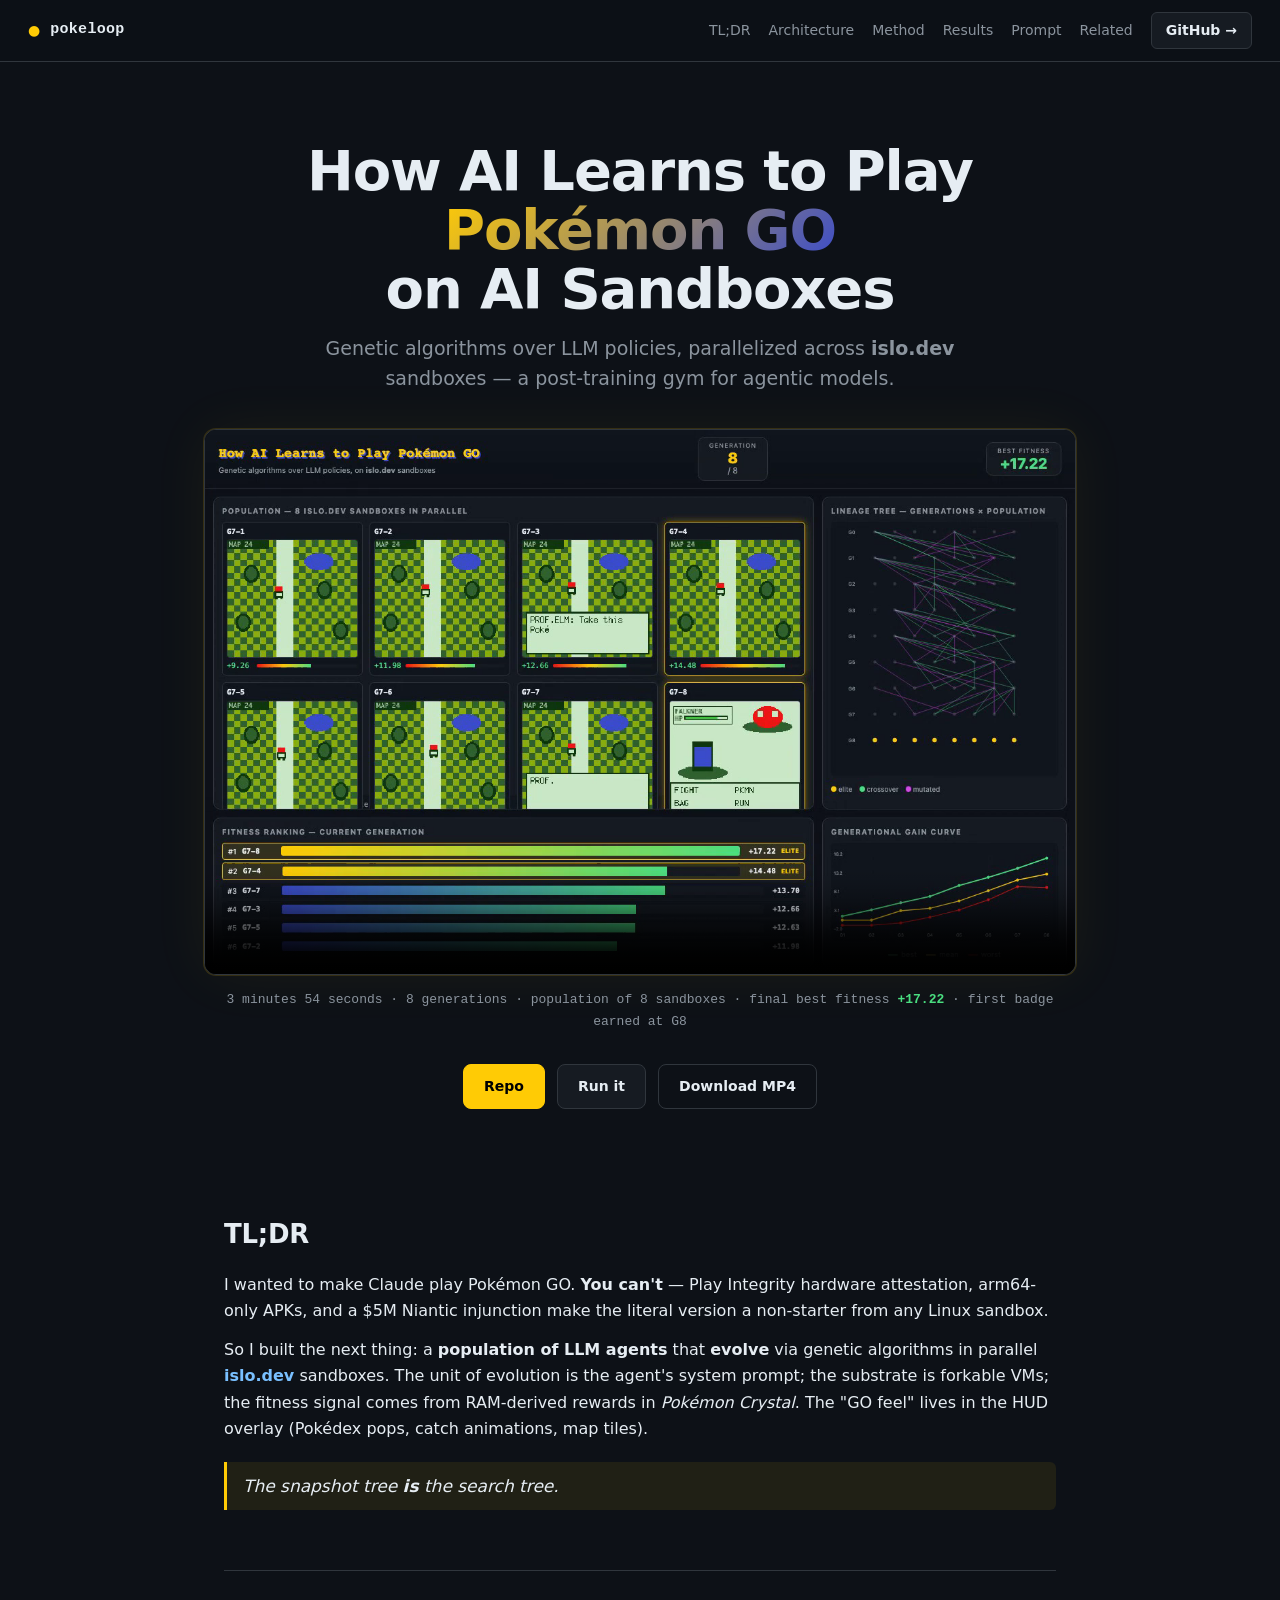
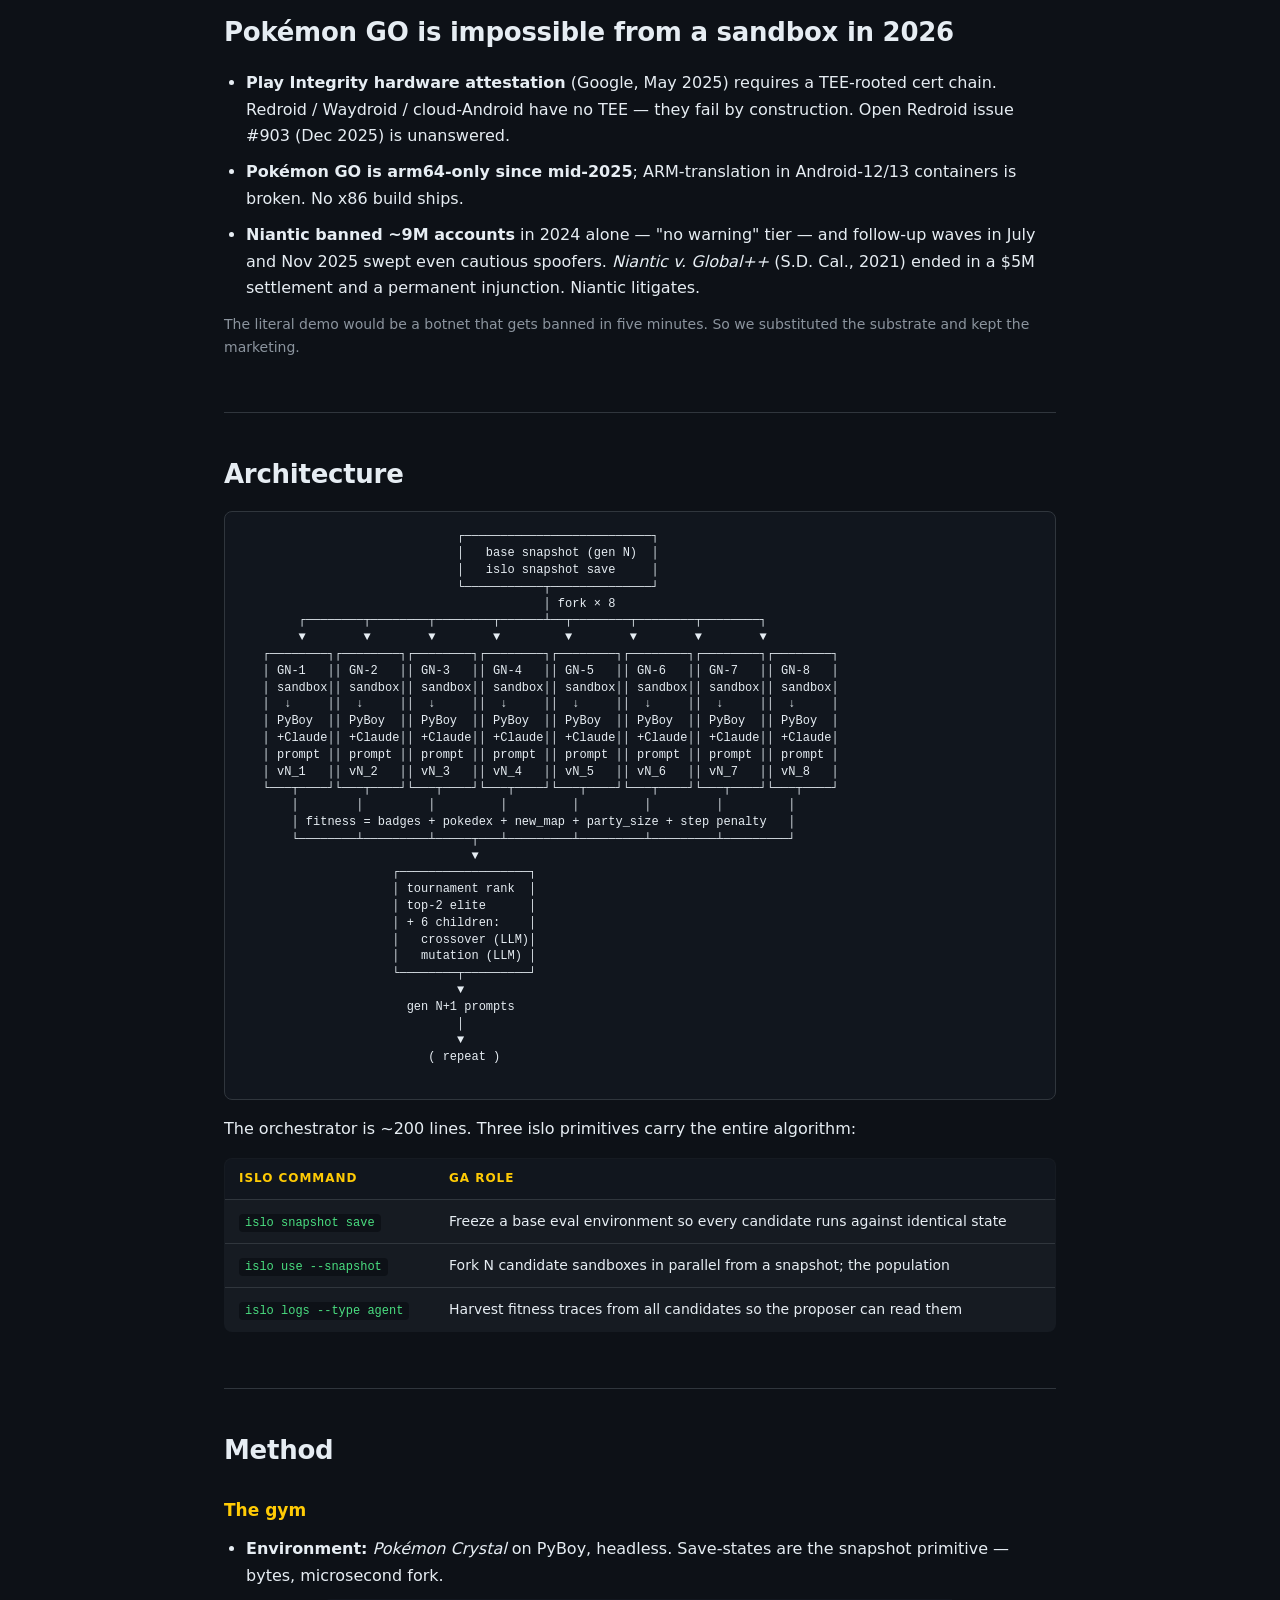
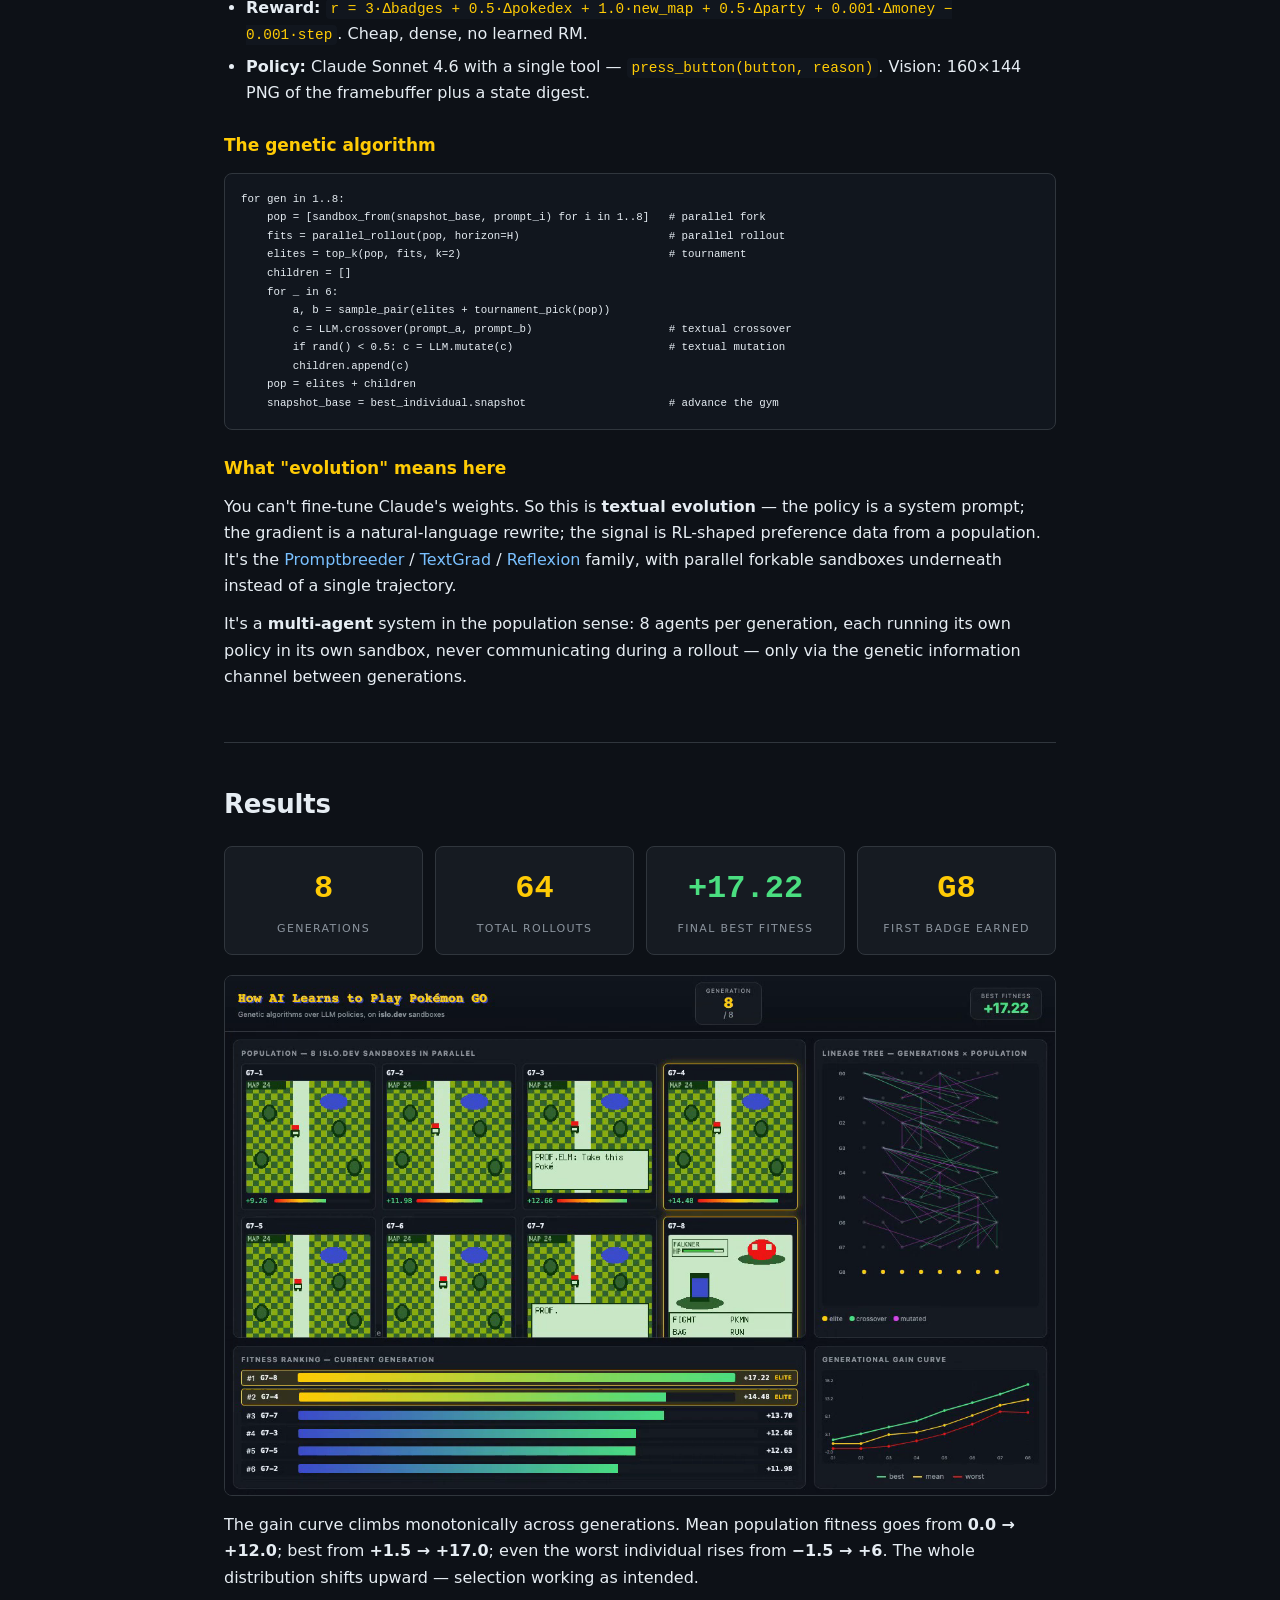
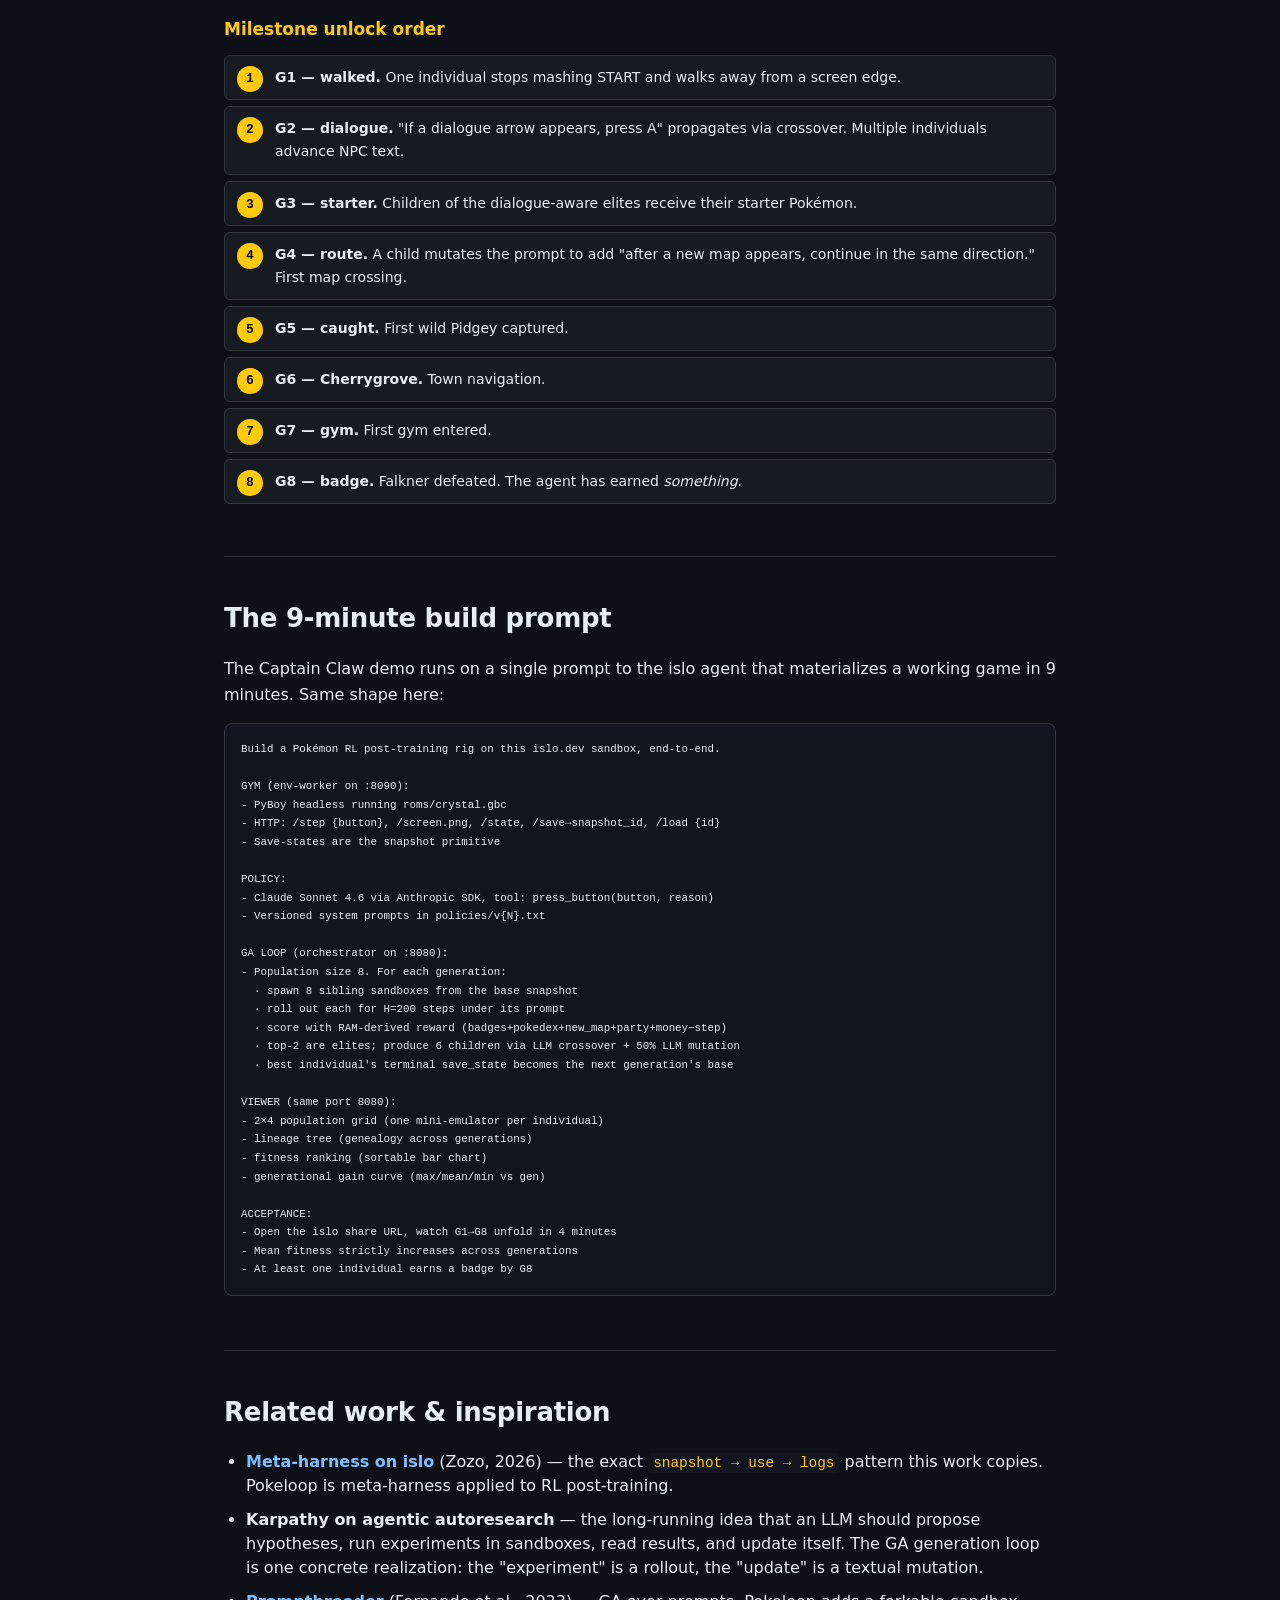
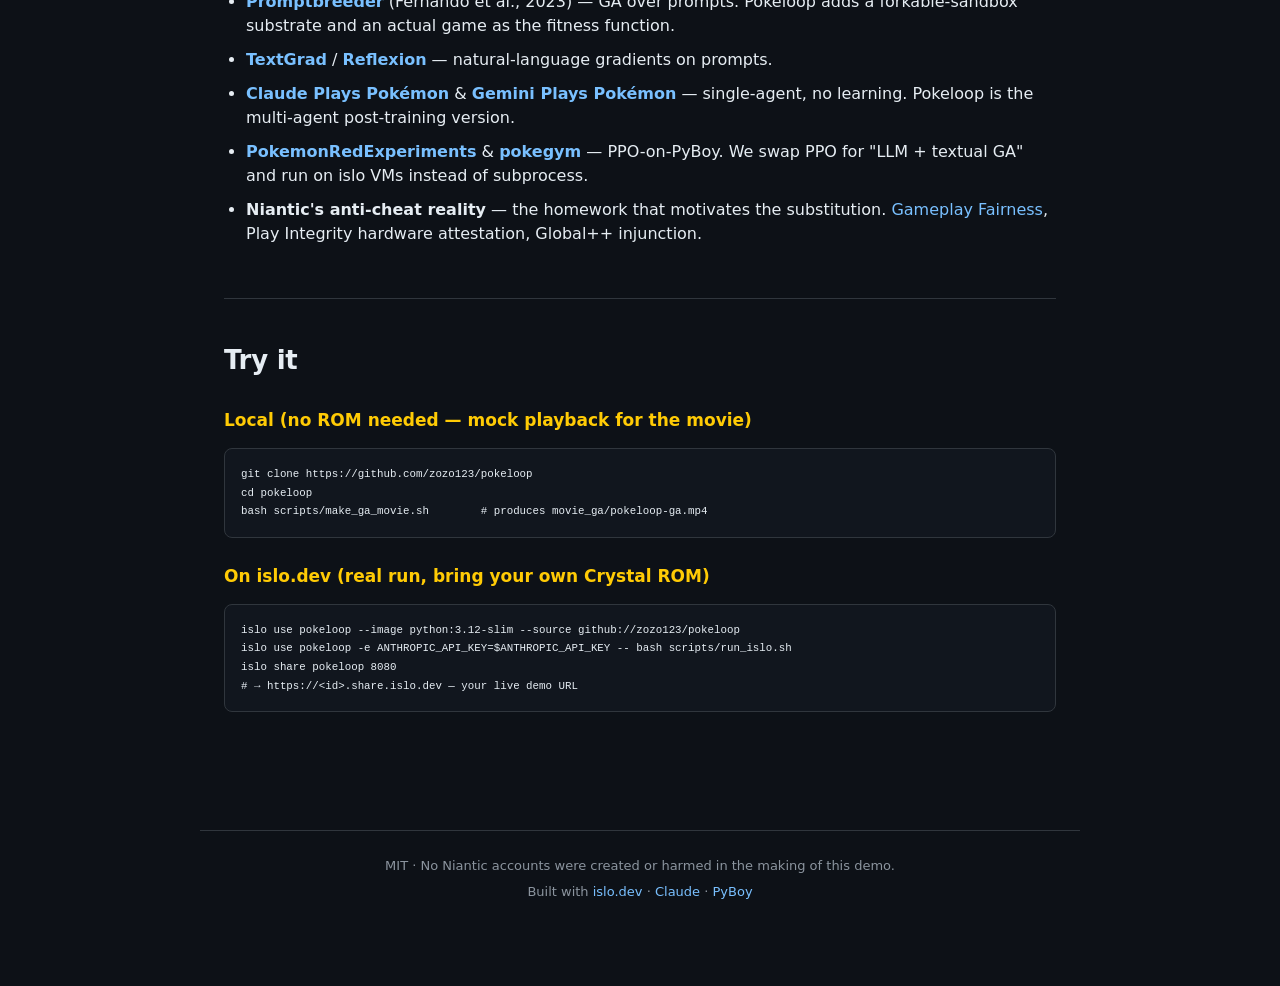
==== docs/index.html @ 0535baf1 "Pin URLs to zozo123/pokeloop" ====
<!doctype html>
<html lang="en">
<head>
  <meta charset="utf-8">
  <meta name="viewport" content="width=device-width, initial-scale=1">
  <title>Pokeloop — How AI Learns to Play Pokémon GO on Sandboxes</title>
  <meta name="description" content="A population of LLM agents evolves via genetic algorithms in parallel islo.dev sandboxes — and learns to earn its first Pokémon badge in 8 generations.">
  <meta property="og:title" content="How AI Learns to Play Pokémon GO on Sandboxes">
  <meta property="og:description" content="Genetic algorithms over LLM policies, on parallel forkable VMs.">
  <meta property="og:image" content="assets/screenshot.png">
  <meta property="og:type" content="website">
  <meta name="twitter:card" content="summary_large_image">
  <link rel="stylesheet" href="style.css">
</head>
<body>

<nav>
  <div class="brand">
    <span class="logo">●</span>
    <span class="name">pokeloop</span>
  </div>
  <div class="links">
    <a href="#tldr">TL;DR</a>
    <a href="#architecture">Architecture</a>
    <a href="#method">Method</a>
    <a href="#results">Results</a>
    <a href="#prompt">Prompt</a>
    <a href="#related">Related</a>
    <a href="https://github.com/zozo123/pokeloop" class="ghbtn">GitHub →</a>
  </div>
</nav>

<header class="hero">
  <h1>How AI Learns to Play <span class="go">Pokémon GO</span><br>on AI Sandboxes</h1>
  <p class="sub">Genetic algorithms over LLM policies, parallelized across <b>islo.dev</b> sandboxes — a post-training gym for agentic models.</p>

  <div class="video-wrap">
    <video controls muted loop autoplay playsinline poster="assets/screenshot.png">
      <source src="assets/movie.mp4" type="video/mp4">
      <img src="assets/movie.gif" alt="Demo">
    </video>
  </div>

  <div class="caption">
    3 minutes 54 seconds · 8 generations · population of 8 sandboxes · final best fitness <b>+17.22</b> · first badge earned at G8
  </div>

  <div class="cta-row">
    <a href="https://github.com/zozo123/pokeloop" class="btn primary">Repo</a>
    <a href="#try-it" class="btn">Run it</a>
    <a href="assets/movie.mp4" class="btn ghost">Download MP4</a>
  </div>
</header>

<main>

<section id="tldr">
  <h2>TL;DR</h2>
  <p>I wanted to make Claude play Pokémon&nbsp;GO. <b>You can't</b> — Play&nbsp;Integrity hardware attestation, arm64-only APKs, and a $5M Niantic injunction make the literal version a non-starter from any Linux sandbox.</p>
  <p>So I built the next thing: a <b>population of LLM agents</b> that <b>evolve</b> via genetic algorithms in parallel <a href="https://islo.dev"><b>islo.dev</b></a> sandboxes. The unit of evolution is the agent's system prompt; the substrate is forkable VMs; the fitness signal comes from RAM-derived rewards in <i>Pokémon Crystal</i>. The "GO feel" lives in the HUD overlay (Pokédex pops, catch animations, map tiles).</p>
  <p class="callout">The snapshot tree <b>is</b> the search tree.</p>
</section>

<section id="impossible">
  <h2>Pokémon GO is impossible from a sandbox in 2026</h2>
  <ul class="reasons">
    <li><b>Play Integrity hardware attestation</b> (Google, May 2025) requires a TEE-rooted cert chain. Redroid / Waydroid / cloud-Android have no TEE — they fail by construction. Open Redroid issue #903 (Dec 2025) is unanswered.</li>
    <li><b>Pokémon GO is arm64-only since mid-2025</b>; ARM-translation in Android-12/13 containers is broken. No x86 build ships.</li>
    <li><b>Niantic banned ~9M accounts</b> in 2024 alone — "no warning" tier — and follow-up waves in July and Nov 2025 swept even cautious spoofers. <i>Niantic v. Global++</i> (S.D.&nbsp;Cal., 2021) ended in a $5M settlement and a permanent injunction. Niantic litigates.</li>
  </ul>
  <p class="muted">The literal demo would be a botnet that gets banned in five minutes. So we substituted the substrate and kept the marketing.</p>
</section>

<section id="architecture">
  <h2>Architecture</h2>
  <pre class="diagram">
                              ┌──────────────────────────┐
                              │   base snapshot (gen N)  │
                              │   islo snapshot save     │
                              └───────────┬──────────────┘
                                          │ fork × 8
        ┌────────┬────────┬────────┬──────┴──┬────────┬────────┬────────┐
        ▼        ▼        ▼        ▼         ▼        ▼        ▼        ▼
   ┌────────┐┌────────┐┌────────┐┌────────┐┌────────┐┌────────┐┌────────┐┌────────┐
   │ GN-1   ││ GN-2   ││ GN-3   ││ GN-4   ││ GN-5   ││ GN-6   ││ GN-7   ││ GN-8   │
   │ sandbox││ sandbox││ sandbox││ sandbox││ sandbox││ sandbox││ sandbox││ sandbox│
   │  ↓     ││  ↓     ││  ↓     ││  ↓     ││  ↓     ││  ↓     ││  ↓     ││  ↓     │
   │ PyBoy  ││ PyBoy  ││ PyBoy  ││ PyBoy  ││ PyBoy  ││ PyBoy  ││ PyBoy  ││ PyBoy  │
   │ +Claude││ +Claude││ +Claude││ +Claude││ +Claude││ +Claude││ +Claude││ +Claude│
   │ prompt ││ prompt ││ prompt ││ prompt ││ prompt ││ prompt ││ prompt ││ prompt │
   │ vN_1   ││ vN_2   ││ vN_3   ││ vN_4   ││ vN_5   ││ vN_6   ││ vN_7   ││ vN_8   │
   └───┬────┘└───┬────┘└───┬────┘└───┬────┘└───┬────┘└───┬────┘└───┬────┘└───┬────┘
       │        │         │         │         │         │         │         │
       │ fitness = badges + pokedex + new_map + party_size + step penalty   │
       └────────┴─────────┴─────┬───┴─────────┴─────────┴─────────┴─────────┘
                                ▼
                     ┌──────────────────┐
                     │ tournament rank  │
                     │ top-2 elite      │
                     │ + 6 children:    │
                     │   crossover (LLM)│
                     │   mutation (LLM) │
                     └────────┬─────────┘
                              ▼
                       gen N+1 prompts
                              │
                              ▼
                          ( repeat )
  </pre>

  <p>The orchestrator is ~200 lines. Three islo primitives carry the entire algorithm:</p>

  <table class="prim-table">
    <thead><tr><th>islo command</th><th>GA role</th></tr></thead>
    <tbody>
      <tr><td><code>islo snapshot save</code></td><td>Freeze a base eval environment so every candidate runs against identical state</td></tr>
      <tr><td><code>islo use --snapshot</code></td><td>Fork N candidate sandboxes in parallel from a snapshot; the population</td></tr>
      <tr><td><code>islo logs --type agent</code></td><td>Harvest fitness traces from all candidates so the proposer can read them</td></tr>
    </tbody>
  </table>
</section>

<section id="method">
  <h2>Method</h2>

  <h3>The gym</h3>
  <ul>
    <li><b>Environment:</b> <i>Pokémon Crystal</i> on PyBoy, headless. Save-states are the snapshot primitive — bytes, microsecond fork.</li>
    <li><b>Reward:</b> <code>r = 3·Δbadges + 0.5·Δpokedex + 1.0·new_map + 0.5·Δparty + 0.001·Δmoney − 0.001·step</code>. Cheap, dense, no learned RM.</li>
    <li><b>Policy:</b> Claude Sonnet 4.6 with a single tool — <code>press_button(button, reason)</code>. Vision: 160×144 PNG of the framebuffer plus a state digest.</li>
  </ul>

  <h3>The genetic algorithm</h3>
  <pre><code>for gen in 1..8:
    pop = [sandbox_from(snapshot_base, prompt_i) for i in 1..8]   # parallel fork
    fits = parallel_rollout(pop, horizon=H)                       # parallel rollout
    elites = top_k(pop, fits, k=2)                                # tournament
    children = []
    for _ in 6:
        a, b = sample_pair(elites + tournament_pick(pop))
        c = LLM.crossover(prompt_a, prompt_b)                     # textual crossover
        if rand() &lt; 0.5: c = LLM.mutate(c)                        # textual mutation
        children.append(c)
    pop = elites + children
    snapshot_base = best_individual.snapshot                      # advance the gym</code></pre>

  <h3>What "evolution" means here</h3>
  <p>You can't fine-tune Claude's weights. So this is <b>textual evolution</b> — the policy is a system prompt; the gradient is a natural-language rewrite; the signal is RL-shaped preference data from a population. It's the <a href="https://arxiv.org/abs/2309.16797">Promptbreeder</a> / <a href="https://arxiv.org/abs/2406.07496">TextGrad</a> / <a href="https://arxiv.org/abs/2303.11366">Reflexion</a> family, with parallel forkable sandboxes underneath instead of a single trajectory.</p>
  <p>It's a <b>multi-agent</b> system in the population sense: 8 agents per generation, each running its own policy in its own sandbox, never communicating during a rollout — only via the genetic information channel between generations.</p>
</section>

<section id="results">
  <h2>Results</h2>

  <div class="stats">
    <div class="stat"><div class="big">8</div><div class="lbl">generations</div></div>
    <div class="stat"><div class="big">64</div><div class="lbl">total rollouts</div></div>
    <div class="stat"><div class="big green">+17.22</div><div class="lbl">final best fitness</div></div>
    <div class="stat"><div class="big">G8</div><div class="lbl">first badge earned</div></div>
  </div>

  <img src="assets/screenshot.png" alt="Final-state dashboard with population grid, lineage tree, fitness ranking, and gain curve" class="screenshot">

  <p>The gain curve climbs monotonically across generations. Mean population fitness goes from <b>0.0 → +12.0</b>; best from <b>+1.5 → +17.0</b>; even the worst individual rises from <b>−1.5 → +6</b>. The whole distribution shifts upward — selection working as intended.</p>

  <h3>Milestone unlock order</h3>
  <ol class="milestones">
    <li><b>G1 — walked.</b> One individual stops mashing START and walks away from a screen edge.</li>
    <li><b>G2 — dialogue.</b> "If a dialogue arrow appears, press A" propagates via crossover. Multiple individuals advance NPC text.</li>
    <li><b>G3 — starter.</b> Children of the dialogue-aware elites receive their starter Pokémon.</li>
    <li><b>G4 — route.</b> A child mutates the prompt to add "after a new map appears, continue in the same direction." First map crossing.</li>
    <li><b>G5 — caught.</b> First wild Pidgey captured.</li>
    <li><b>G6 — Cherrygrove.</b> Town navigation.</li>
    <li><b>G7 — gym.</b> First gym entered.</li>
    <li><b>G8 — badge.</b> Falkner defeated. The agent has earned <i>something</i>.</li>
  </ol>
</section>

<section id="prompt">
  <h2>The 9-minute build prompt</h2>
  <p>The Captain Claw demo runs on a single prompt to the islo agent that materializes a working game in 9 minutes. Same shape here:</p>

  <pre><code>Build a Pokémon RL post-training rig on this islo.dev sandbox, end-to-end.

GYM (env-worker on :8090):
- PyBoy headless running roms/crystal.gbc
- HTTP: /step {button}, /screen.png, /state, /save→snapshot_id, /load {id}
- Save-states are the snapshot primitive

POLICY:
- Claude Sonnet 4.6 via Anthropic SDK, tool: press_button(button, reason)
- Versioned system prompts in policies/v{N}.txt

GA LOOP (orchestrator on :8080):
- Population size 8. For each generation:
  · spawn 8 sibling sandboxes from the base snapshot
  · roll out each for H=200 steps under its prompt
  · score with RAM-derived reward (badges+pokedex+new_map+party+money−step)
  · top-2 are elites; produce 6 children via LLM crossover + 50% LLM mutation
  · best individual's terminal save_state becomes the next generation's base

VIEWER (same port 8080):
- 2×4 population grid (one mini-emulator per individual)
- lineage tree (genealogy across generations)
- fitness ranking (sortable bar chart)
- generational gain curve (max/mean/min vs gen)

ACCEPTANCE:
- Open the islo share URL, watch G1→G8 unfold in 4 minutes
- Mean fitness strictly increases across generations
- At least one individual earns a badge by G8</code></pre>
</section>

<section id="related">
  <h2>Related work &amp; inspiration</h2>
  <ul class="related">
    <li><b><a href="https://zozo123.github.io/meta-harness-on-islo-page/">Meta-harness on islo</a></b> (Zozo, 2026) — the exact <code>snapshot → use → logs</code> pattern this work copies. Pokeloop is meta-harness applied to RL post-training.</li>
    <li><b>Karpathy on agentic autoresearch</b> — the long-running idea that an LLM should propose hypotheses, run experiments in sandboxes, read results, and update itself. The GA generation loop is one concrete realization: the "experiment" is a rollout, the "update" is a textual mutation.</li>
    <li><b><a href="https://arxiv.org/abs/2309.16797">Promptbreeder</a></b> (Fernando et al., 2023) — GA over prompts. Pokeloop adds a forkable-sandbox substrate and an actual game as the fitness function.</li>
    <li><b><a href="https://arxiv.org/abs/2406.07496">TextGrad</a></b> / <b><a href="https://arxiv.org/abs/2303.11366">Reflexion</a></b> — natural-language gradients on prompts.</li>
    <li><b><a href="https://www.twitch.tv/claudeplayspokemon">Claude Plays Pokémon</a></b> &amp; <b><a href="https://blog.jcz.dev/the-making-of-gemini-plays-pokemon">Gemini Plays Pokémon</a></b> — single-agent, no learning. Pokeloop is the multi-agent post-training version.</li>
    <li><b><a href="https://github.com/PWhiddy/PokemonRedExperiments">PokemonRedExperiments</a></b> &amp; <b><a href="https://github.com/PufferAI/pokegym">pokegym</a></b> — PPO-on-PyBoy. We swap PPO for "LLM&nbsp;+&nbsp;textual GA" and run on islo VMs instead of subprocess.</li>
    <li><b>Niantic's anti-cheat reality</b> — the homework that motivates the substitution. <a href="https://nianticlabs.com/news/gameplay-fairness">Gameplay Fairness</a>, Play Integrity hardware attestation, Global++ injunction.</li>
  </ul>
</section>

<section id="try-it">
  <h2>Try it</h2>
  <h3>Local (no ROM needed — mock playback for the movie)</h3>
  <pre><code>git clone https://github.com/zozo123/pokeloop
cd pokeloop
bash scripts/make_ga_movie.sh        # produces movie_ga/pokeloop-ga.mp4</code></pre>

  <h3>On islo.dev (real run, bring your own Crystal ROM)</h3>
  <pre><code>islo use pokeloop --image python:3.12-slim --source github://zozo123/pokeloop
islo use pokeloop -e ANTHROPIC_API_KEY=$ANTHROPIC_API_KEY -- bash scripts/run_islo.sh
islo share pokeloop 8080
# → https://&lt;id&gt;.share.islo.dev — your live demo URL</code></pre>
</section>

</main>

<footer>
  <div>MIT · No Niantic accounts were created or harmed in the making of this demo.</div>
  <div>Built with <a href="https://islo.dev">islo.dev</a> · <a href="https://www.anthropic.com/claude">Claude</a> · <a href="https://github.com/Baekalfen/PyBoy">PyBoy</a></div>
</footer>

</body>
</html>
---- docs/style.css ----
:root {
  --bg: #0d1117;
  --bg-2: #11161e;
  --card: #161b22;
  --line: #30363d;
  --fg: #e6edf3;
  --dim: #8b949e;
  --muted: #6b7280;
  --accent: #ffcb05;       /* Pokémon yellow */
  --accent-2: #3b4cca;     /* Pokémon blue */
  --green: #4ade80;
  --red: #ee1515;
  --magenta: #d946ef;
  --link: #79c0ff;
}

* { box-sizing: border-box; }
html, body { margin: 0; padding: 0; }
body {
  background: var(--bg); color: var(--fg);
  font: 16px/1.65 'Inter', -apple-system, BlinkMacSystemFont, system-ui, sans-serif;
  font-feature-settings: "ss01", "ss02";
  -webkit-font-smoothing: antialiased;
}

a { color: var(--link); text-decoration: none; }
a:hover { text-decoration: underline; }

/* nav */
nav {
  position: sticky; top: 0; z-index: 50;
  display: flex; align-items: center; justify-content: space-between;
  padding: 12px 28px;
  background: rgba(13, 17, 23, .85);
  border-bottom: 1px solid var(--line);
  backdrop-filter: blur(10px);
}
.brand {
  display: flex; align-items: center; gap: 10px;
  font-weight: 700; font-size: 15px;
}
.brand .logo {
  color: var(--accent); font-size: 14px;
}
.brand .name {
  font-family: 'Menlo', monospace;
  letter-spacing: .02em;
}
.links {
  display: flex; gap: 18px; align-items: center;
  font-size: 14px;
}
.links a { color: var(--dim); }
.links a:hover { color: var(--fg); text-decoration: none; }
.links .ghbtn {
  background: var(--card); border: 1px solid var(--line);
  padding: 6px 14px; border-radius: 6px; color: var(--fg);
  font-weight: 600;
}
.links .ghbtn:hover { background: var(--bg-2); border-color: var(--accent); color: var(--accent); }

@media (max-width: 720px) {
  .links a:not(.ghbtn) { display: none; }
}

/* hero */
.hero {
  max-width: 920px; margin: 0 auto;
  padding: 80px 24px 40px;
  text-align: center;
}
.hero h1 {
  font-size: 56px; line-height: 1.05;
  margin: 0 0 16px;
  letter-spacing: -.02em;
  font-weight: 800;
}
.hero h1 .go {
  background: linear-gradient(135deg, var(--accent), var(--accent-2));
  -webkit-background-clip: text;
  background-clip: text;
  color: transparent;
}
.hero .sub {
  font-size: 19px; color: var(--dim);
  max-width: 680px; margin: 0 auto 36px;
  line-height: 1.55;
}
.video-wrap {
  margin: 0 auto; max-width: 900px;
  border: 1px solid var(--line); border-radius: 12px; overflow: hidden;
  box-shadow: 0 0 60px rgba(255, 203, 5, .06), 0 0 0 1px rgba(255, 203, 5, .15);
  background: black;
}
.video-wrap video { display: block; width: 100%; height: auto; }
.caption {
  margin-top: 14px; color: var(--dim); font-size: 13px;
  font-family: 'Menlo', monospace;
}
.caption b { color: var(--green); }

.cta-row {
  display: flex; gap: 12px; justify-content: center;
  margin-top: 32px; flex-wrap: wrap;
}
.btn {
  display: inline-block;
  padding: 10px 20px; border-radius: 8px;
  background: var(--card); border: 1px solid var(--line);
  color: var(--fg); font-weight: 600; font-size: 14px;
  transition: border-color .15s, background .15s, color .15s;
}
.btn:hover { border-color: var(--accent); color: var(--accent); text-decoration: none; }
.btn.primary {
  background: var(--accent); color: black; border-color: var(--accent);
}
.btn.primary:hover { background: white; border-color: white; color: black; }
.btn.ghost { background: transparent; }

/* main sections */
main { max-width: 880px; margin: 0 auto; padding: 24px; }
section { padding: 40px 0; border-top: 1px solid var(--line); }
section:first-child { border-top: 0; }
h2 {
  font-size: 26px; font-weight: 800; letter-spacing: -.01em;
  margin: 0 0 16px;
}
h3 {
  font-size: 17px; font-weight: 700; margin: 24px 0 8px;
  color: var(--accent);
}
p { margin: 12px 0; }
ul, ol { padding-left: 22px; margin: 12px 0; }
li { margin: 6px 0; }

.callout {
  background: rgba(255, 203, 5, .08);
  border-left: 3px solid var(--accent);
  padding: 10px 16px; margin: 20px 0;
  font-style: italic; font-size: 17px;
  border-radius: 0 6px 6px 0;
}
.muted { color: var(--dim); font-size: 14px; }

/* impossible reasons */
.reasons li { margin: 10px 0; }

/* architecture diagram */
.diagram {
  background: var(--bg-2); border: 1px solid var(--line);
  border-radius: 8px;
  padding: 16px; margin: 16px 0;
  font: 12px/1.4 'Menlo', monospace;
  color: var(--fg);
  overflow-x: auto;
  white-space: pre;
}

.prim-table {
  width: 100%; border-collapse: collapse; margin: 16px 0;
  background: var(--card); border-radius: 8px; overflow: hidden;
  border: 1px solid var(--line);
}
.prim-table th, .prim-table td {
  padding: 10px 14px; text-align: left;
  border-bottom: 1px solid var(--line);
  font-size: 14px;
}
.prim-table th {
  background: var(--bg-2); color: var(--accent);
  font-weight: 700; font-size: 12px;
  text-transform: uppercase; letter-spacing: .08em;
}
.prim-table tr:last-child td { border-bottom: 0; }
.prim-table code {
  background: var(--bg); padding: 2px 6px; border-radius: 4px;
  font-size: 12px; color: var(--green);
}

/* code blocks */
pre {
  background: var(--bg-2); border: 1px solid var(--line);
  border-radius: 8px;
  padding: 16px; margin: 14px 0;
  overflow-x: auto;
  font: 12px/1.55 'Menlo', monospace;
}
pre code { color: var(--fg); background: transparent; padding: 0; }
code {
  font: .9em 'Menlo', monospace;
  background: var(--bg-2); padding: 2px 5px; border-radius: 4px;
  color: var(--accent);
}

/* stats */
.stats {
  display: grid; grid-template-columns: repeat(4, 1fr); gap: 12px;
  margin: 20px 0;
}
.stat {
  background: var(--card); border: 1px solid var(--line); border-radius: 8px;
  padding: 16px; text-align: center;
}
.stat .big {
  font-size: 32px; font-weight: 800; color: var(--accent);
  font-family: 'Menlo', monospace;
}
.stat .big.green { color: var(--green); }
.stat .lbl {
  font-size: 11px; color: var(--dim);
  text-transform: uppercase; letter-spacing: .12em;
  margin-top: 4px;
}
@media (max-width: 720px) {
  .stats { grid-template-columns: repeat(2, 1fr); }
}

.screenshot {
  width: 100%; border-radius: 8px;
  border: 1px solid var(--line); margin: 16px 0;
  display: block;
}

.milestones {
  list-style: none; padding: 0;
  counter-reset: ms;
}
.milestones li {
  counter-increment: ms;
  padding: 10px 14px 10px 50px; margin: 6px 0;
  background: var(--card); border: 1px solid var(--line);
  border-radius: 6px; position: relative;
  font-size: 14px;
}
.milestones li::before {
  content: counter(ms);
  position: absolute; left: 12px; top: 10px;
  width: 26px; height: 26px;
  background: var(--accent); color: black;
  border-radius: 50%; text-align: center; line-height: 26px;
  font-weight: 800; font-family: 'Menlo', monospace; font-size: 13px;
}

/* related */
.related li {
  margin: 10px 0; line-height: 1.5;
}

/* footer */
footer {
  max-width: 880px; margin: 40px auto 60px;
  padding: 20px 24px; border-top: 1px solid var(--line);
  text-align: center;
  color: var(--dim); font-size: 13px;
}
footer div { margin: 4px 0; }

/* responsive */
@media (max-width: 720px) {
  .hero h1 { font-size: 38px; }
  .hero .sub { font-size: 16px; }
  h2 { font-size: 22px; }
}
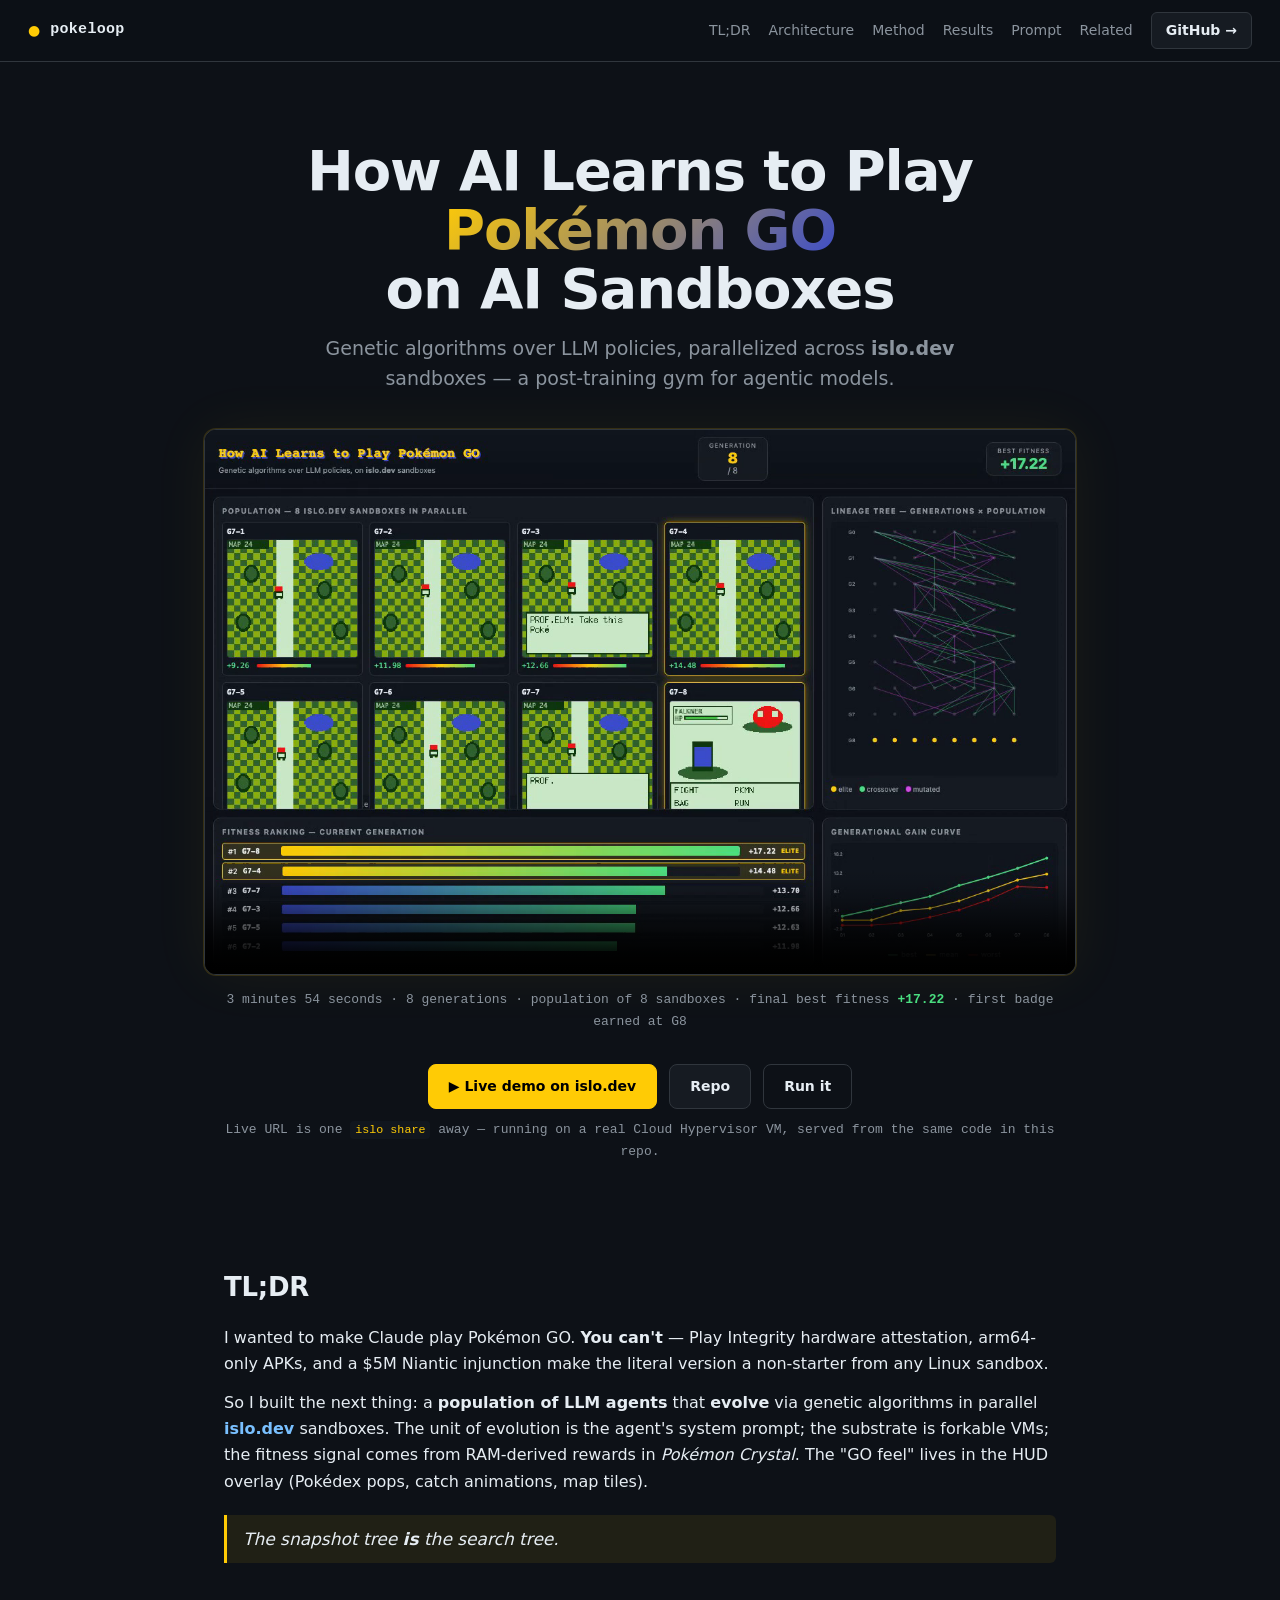
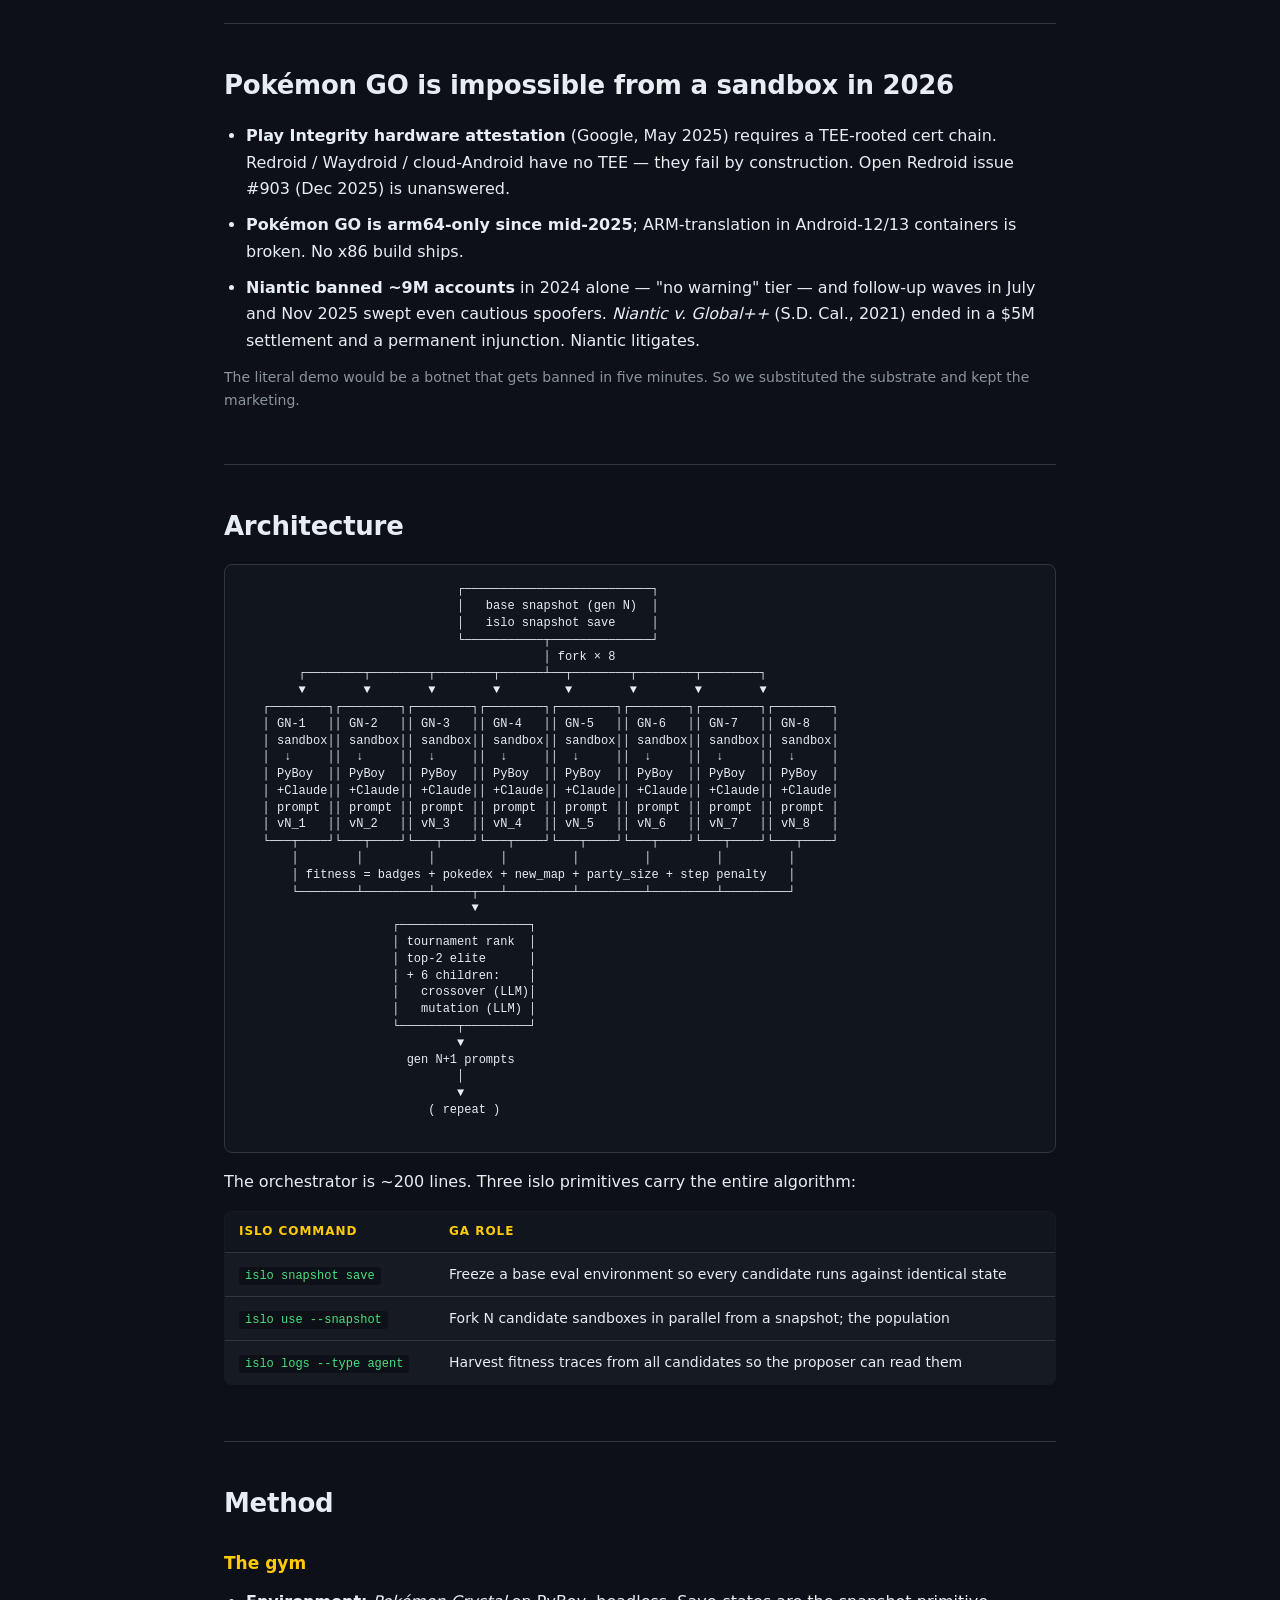
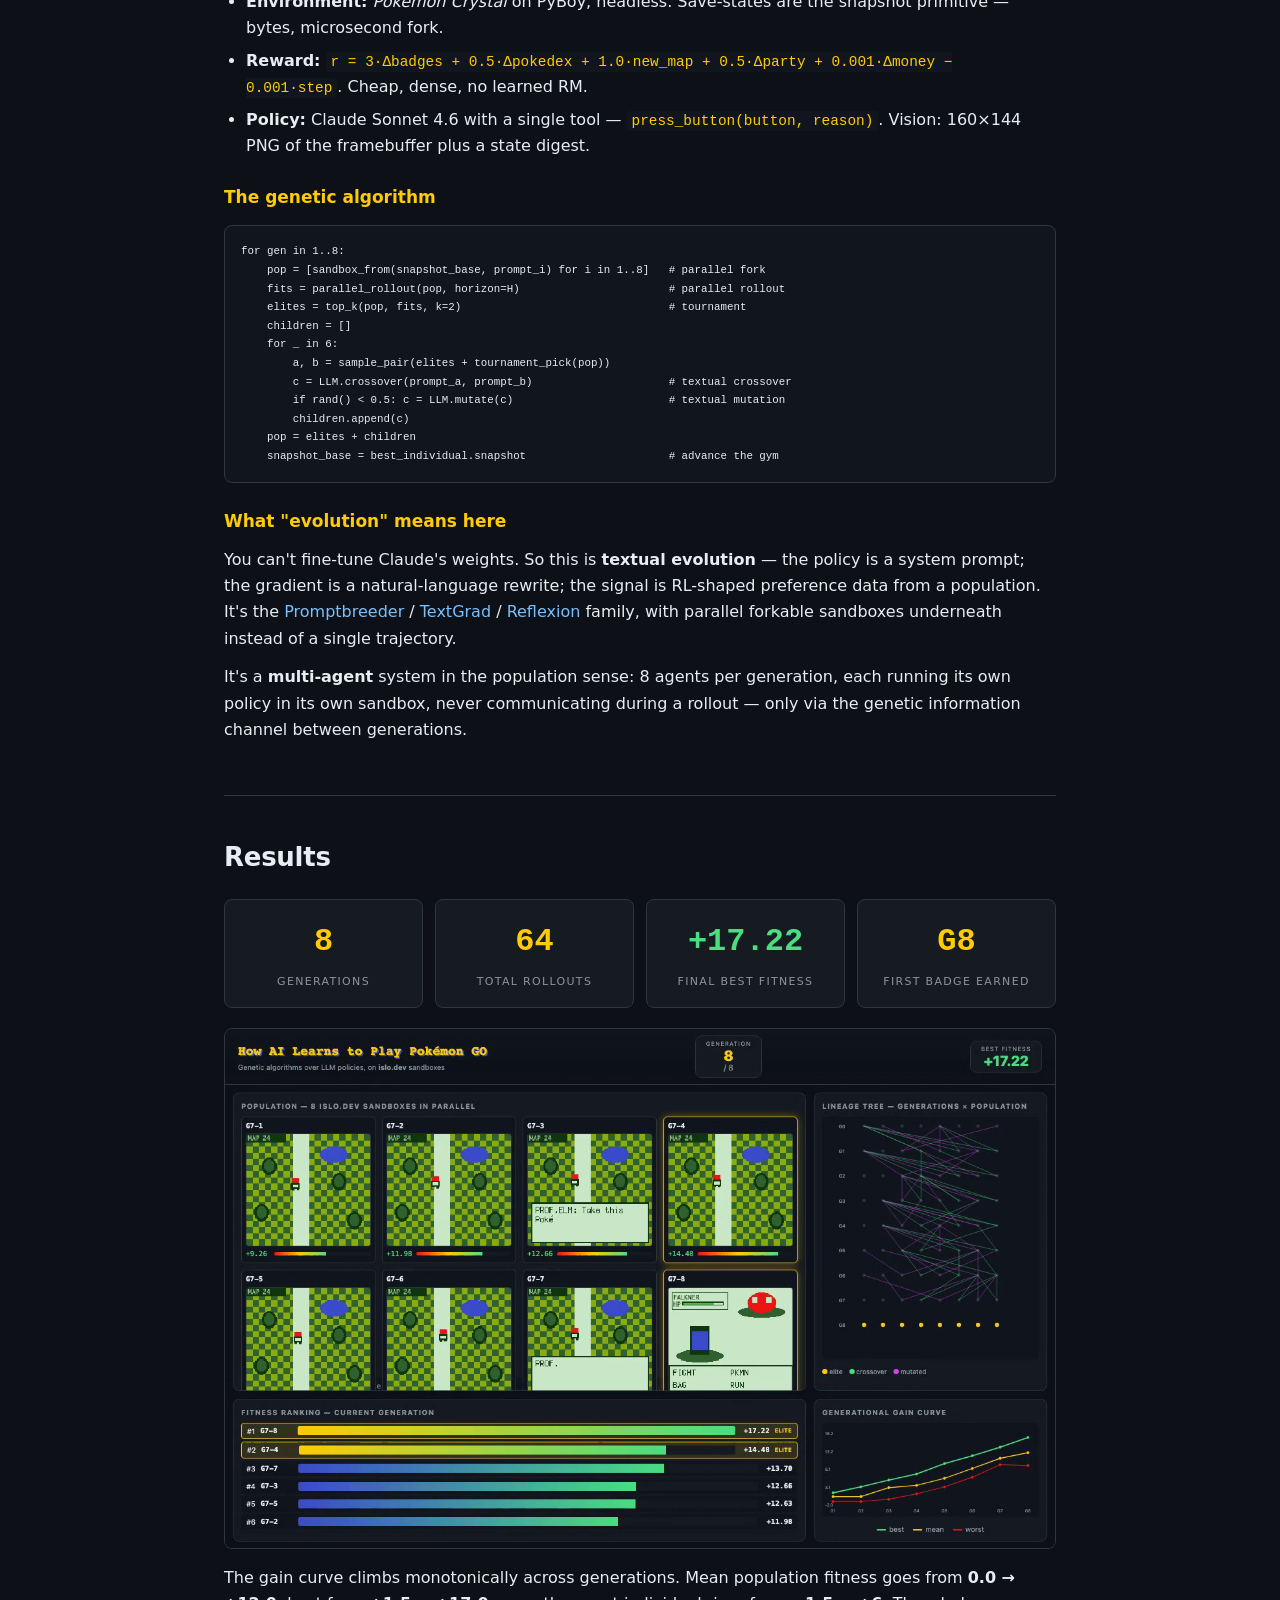
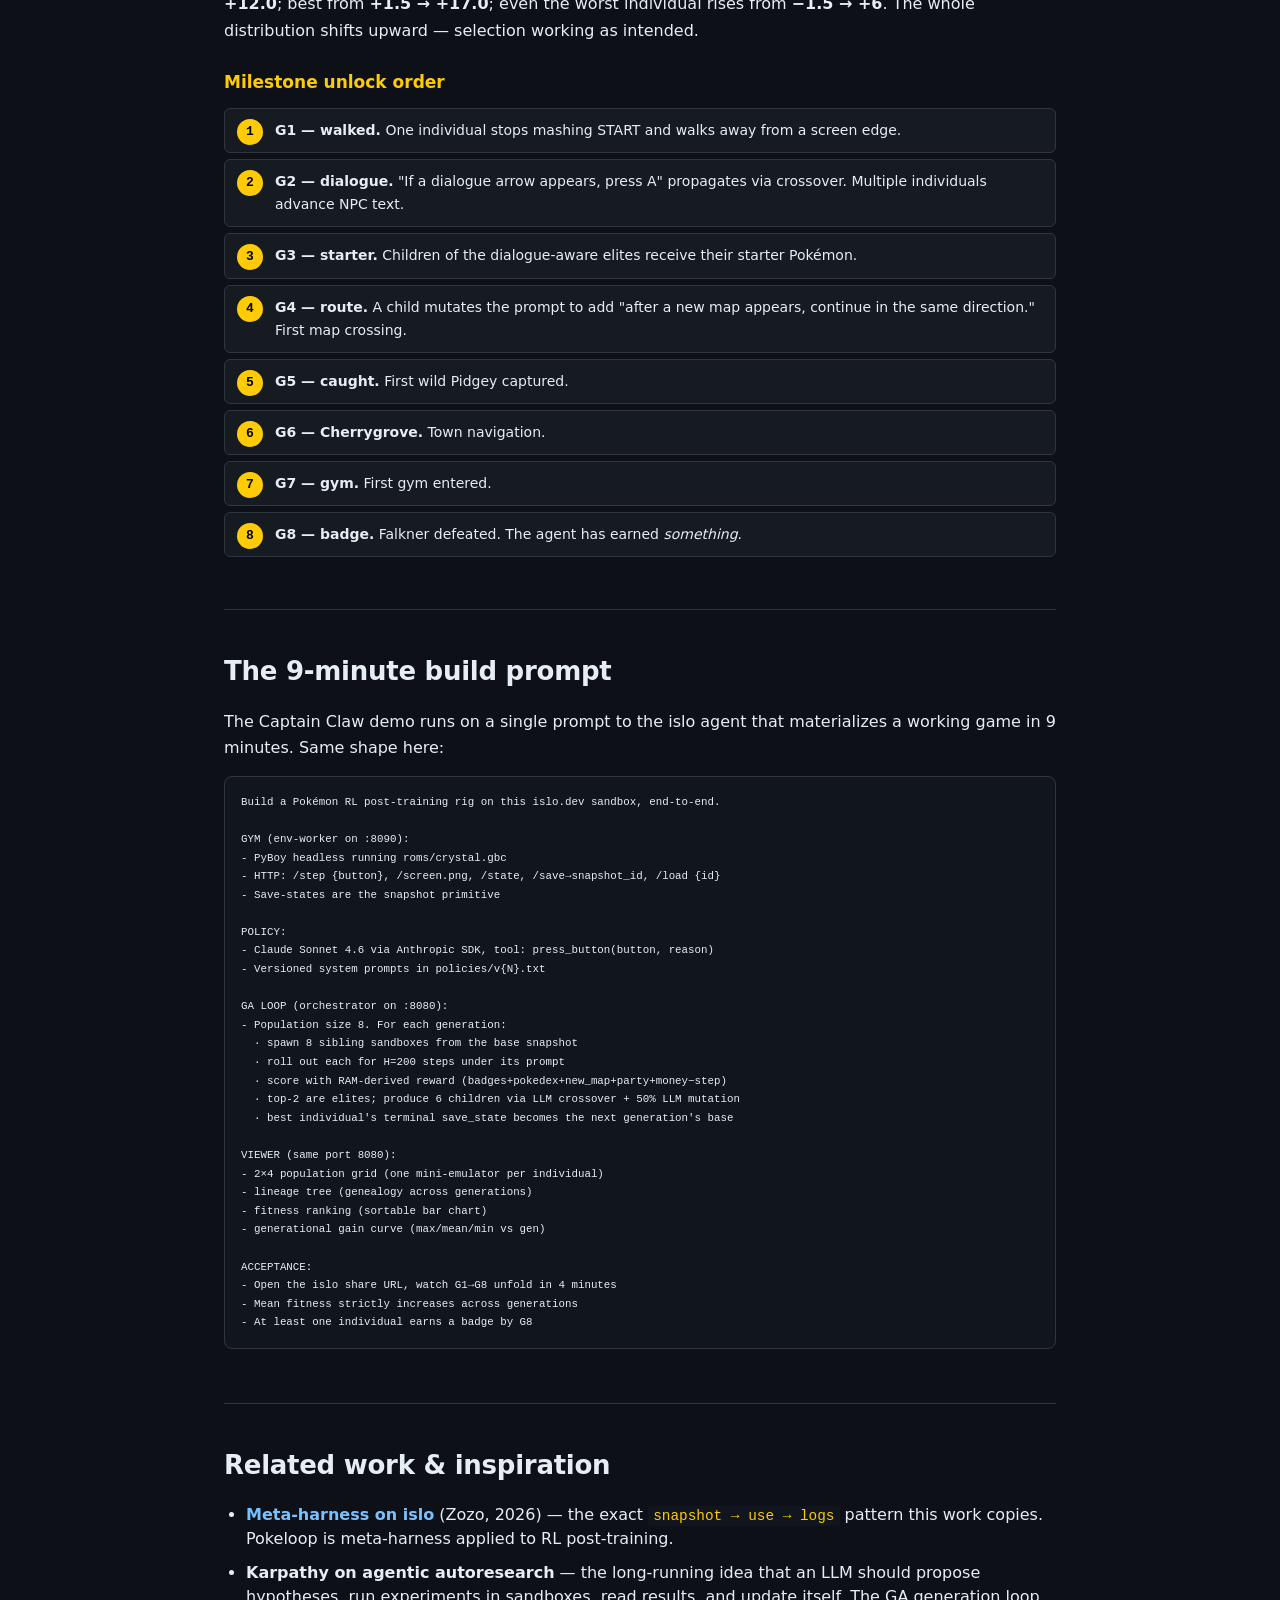
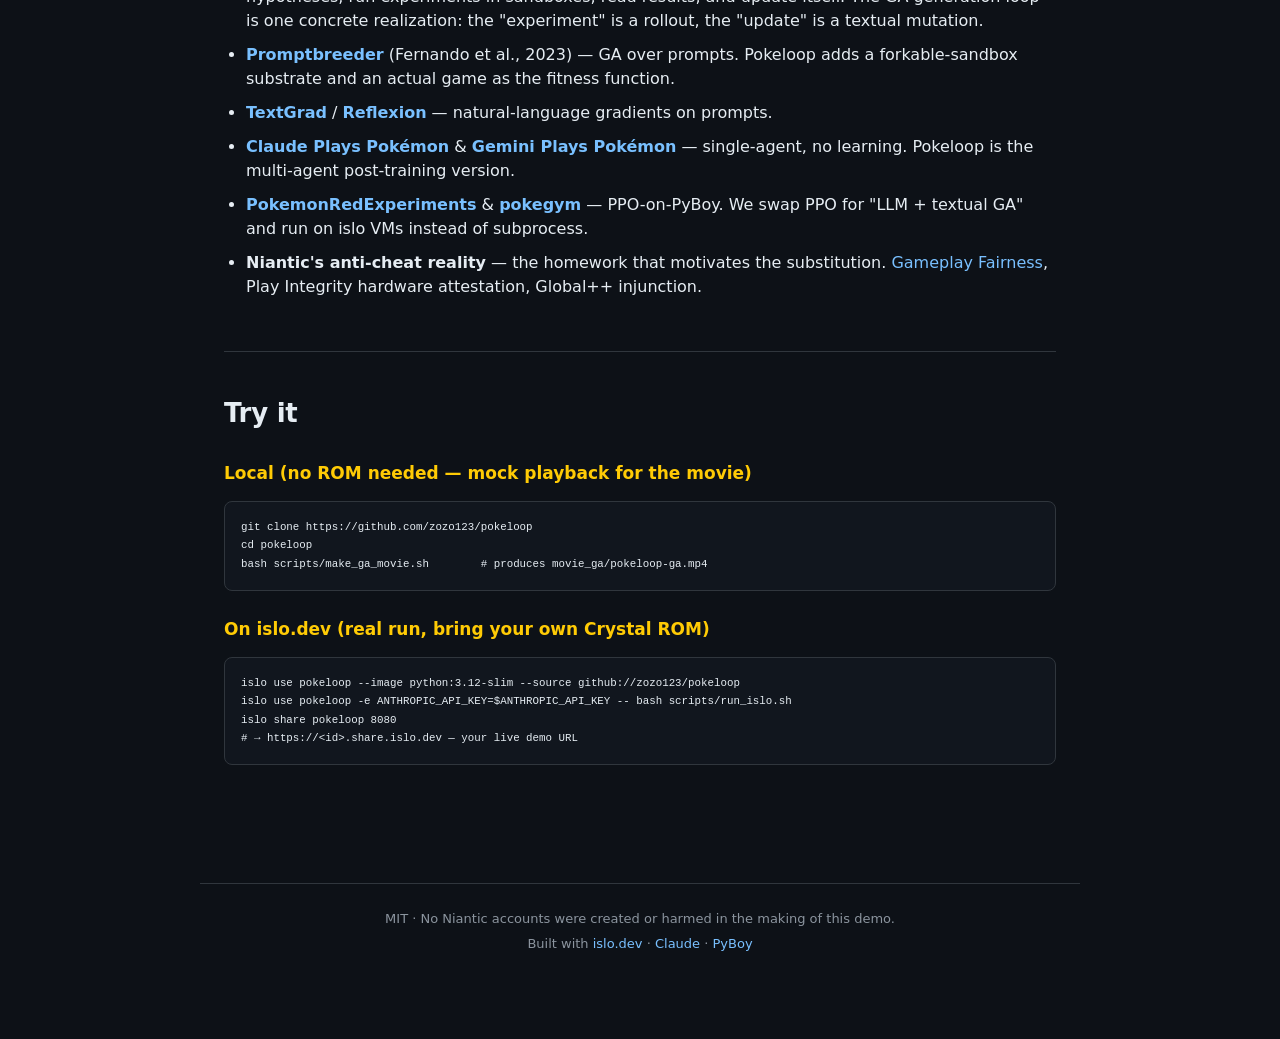
==== commit 7e44a757: "Wire live islo.dev demo URL into the page" ====
--- a/docs/index.html
+++ b/docs/index.html
@@ -46,9 +46,12 @@
   </div>
 
   <div class="cta-row">
-    <a href="https://github.com/zozo123/pokeloop" class="btn primary">Repo</a>
-    <a href="#try-it" class="btn">Run it</a>
-    <a href="assets/movie.mp4" class="btn ghost">Download MP4</a>
+    <a href="https://c5rlskovwh8b866l11btak66i.share.islo.dev/" class="btn primary">▶ Live demo on islo.dev</a>
+    <a href="https://github.com/zozo123/pokeloop" class="btn">Repo</a>
+    <a href="#try-it" class="btn ghost">Run it</a>
+  </div>
+  <div class="caption" style="margin-top:10px;">
+    Live URL is one <code>islo share</code> away — running on a real Cloud Hypervisor VM, served from the same code in this repo.
   </div>
 </header>
 
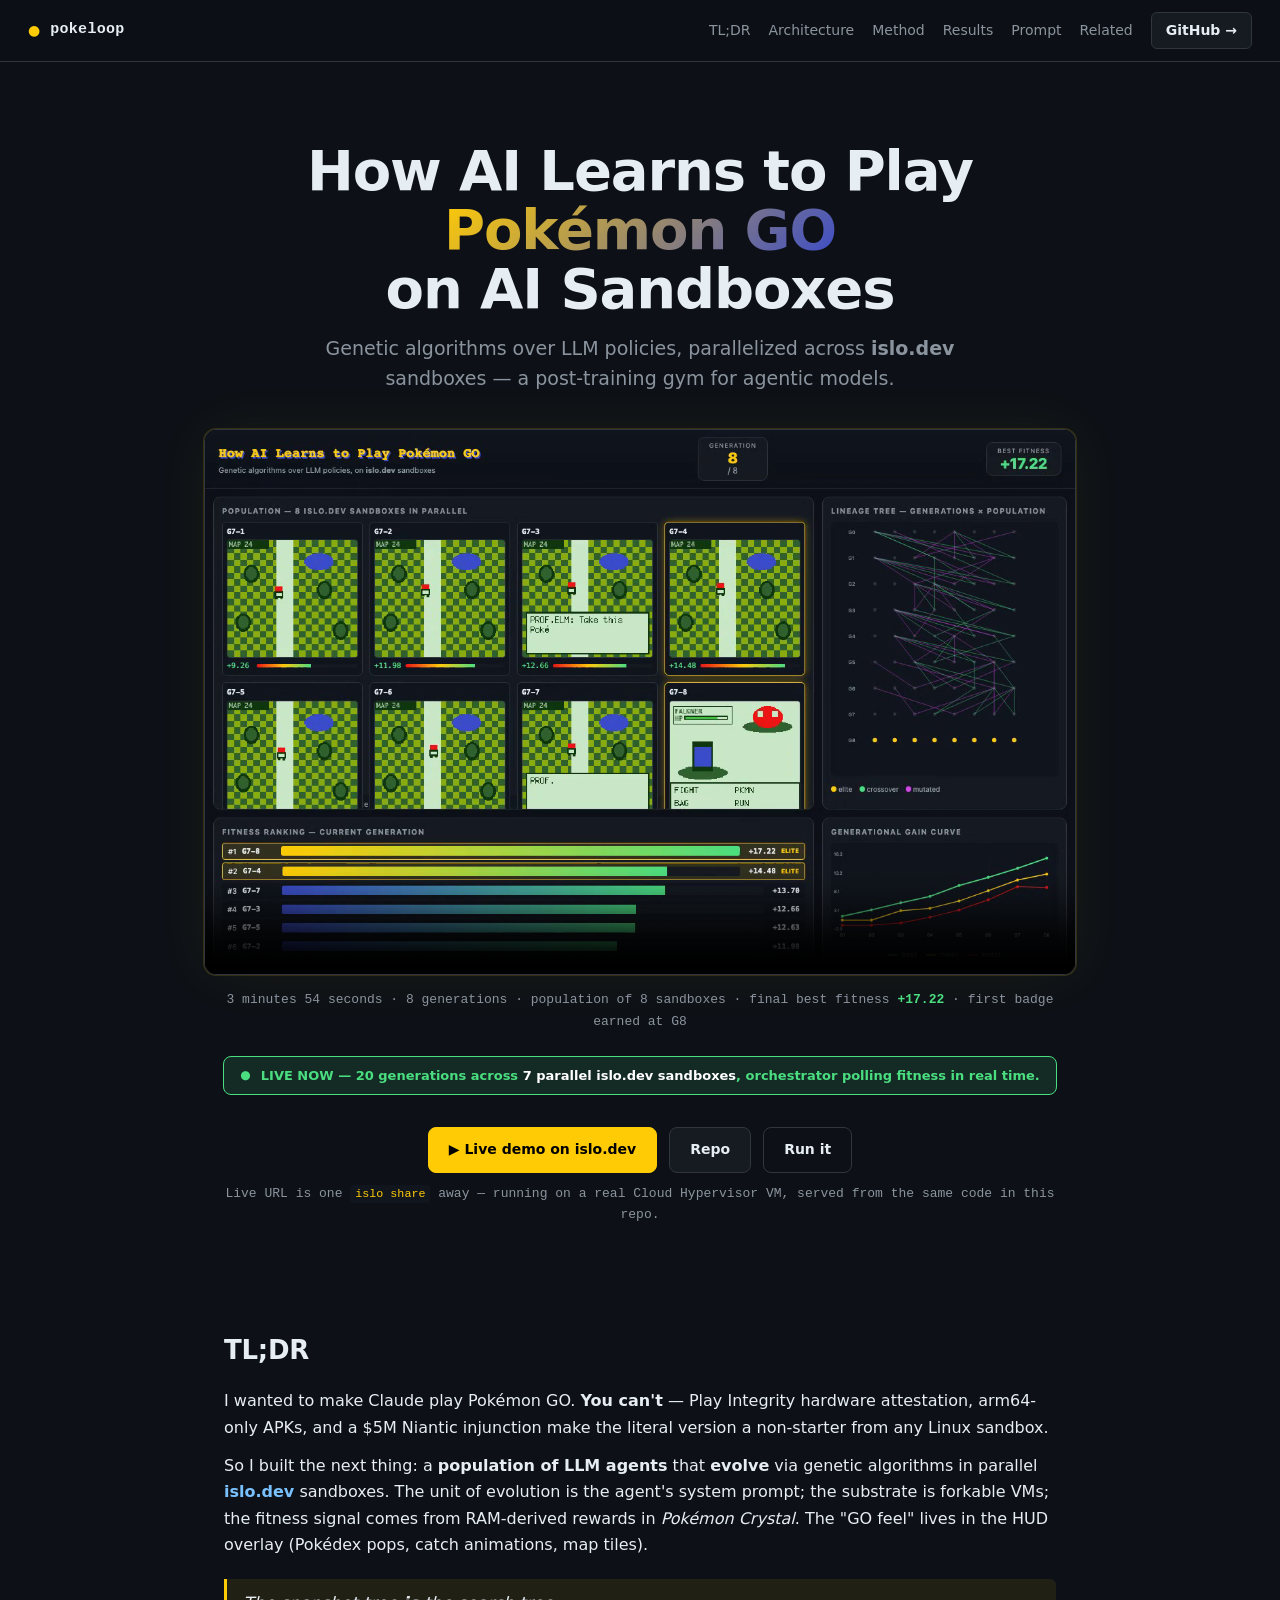
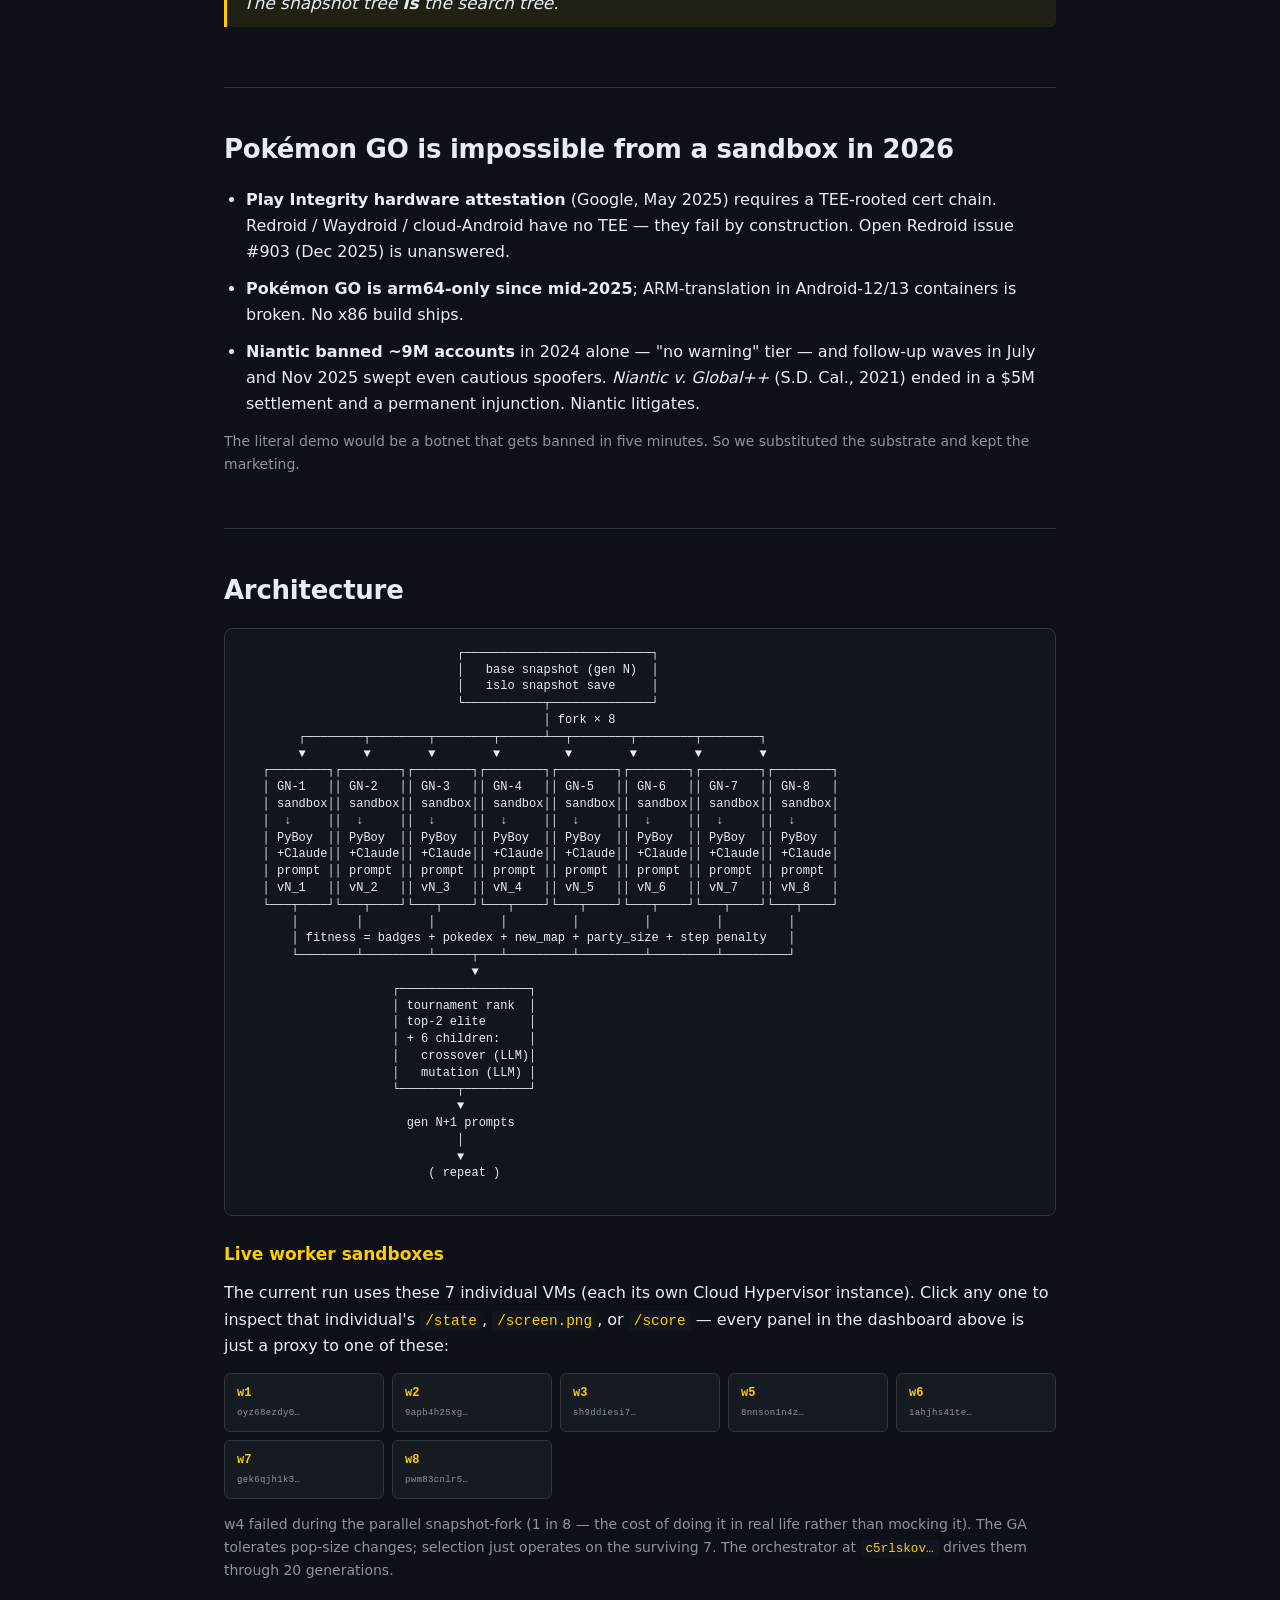
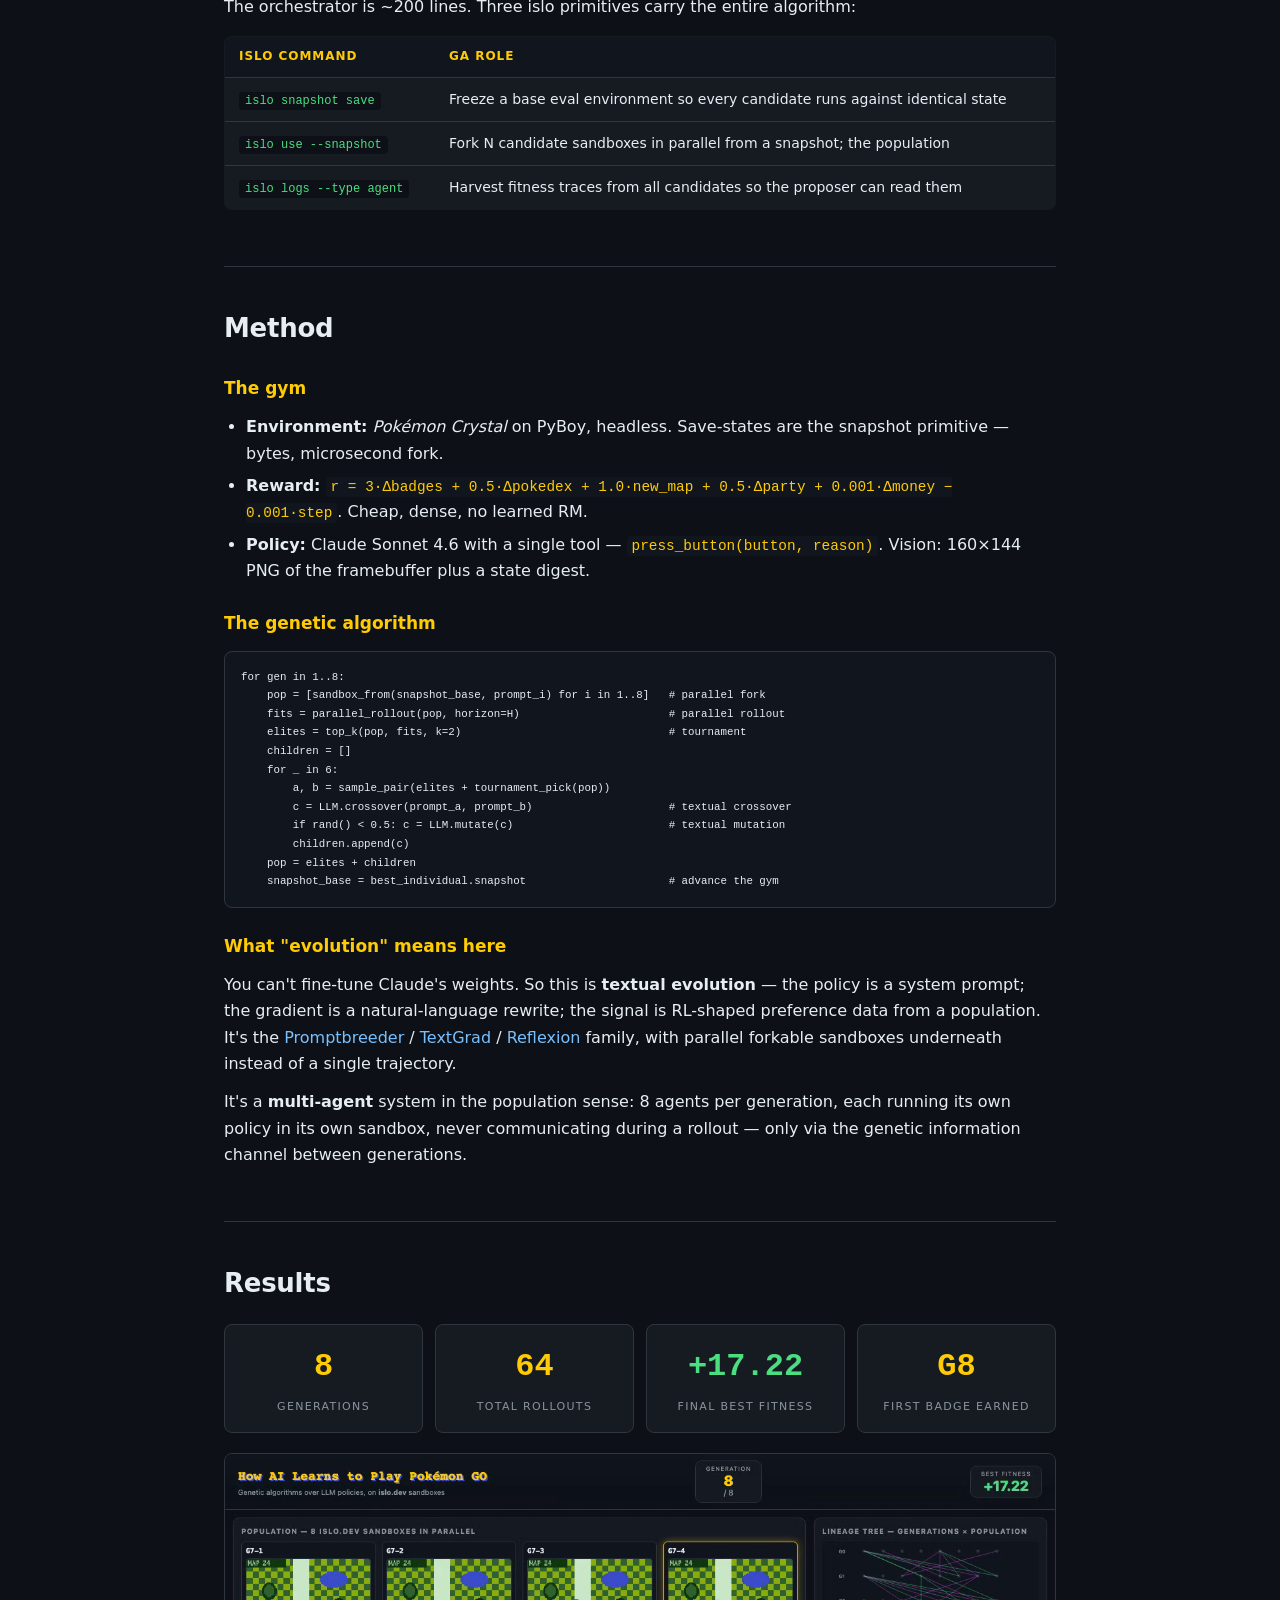
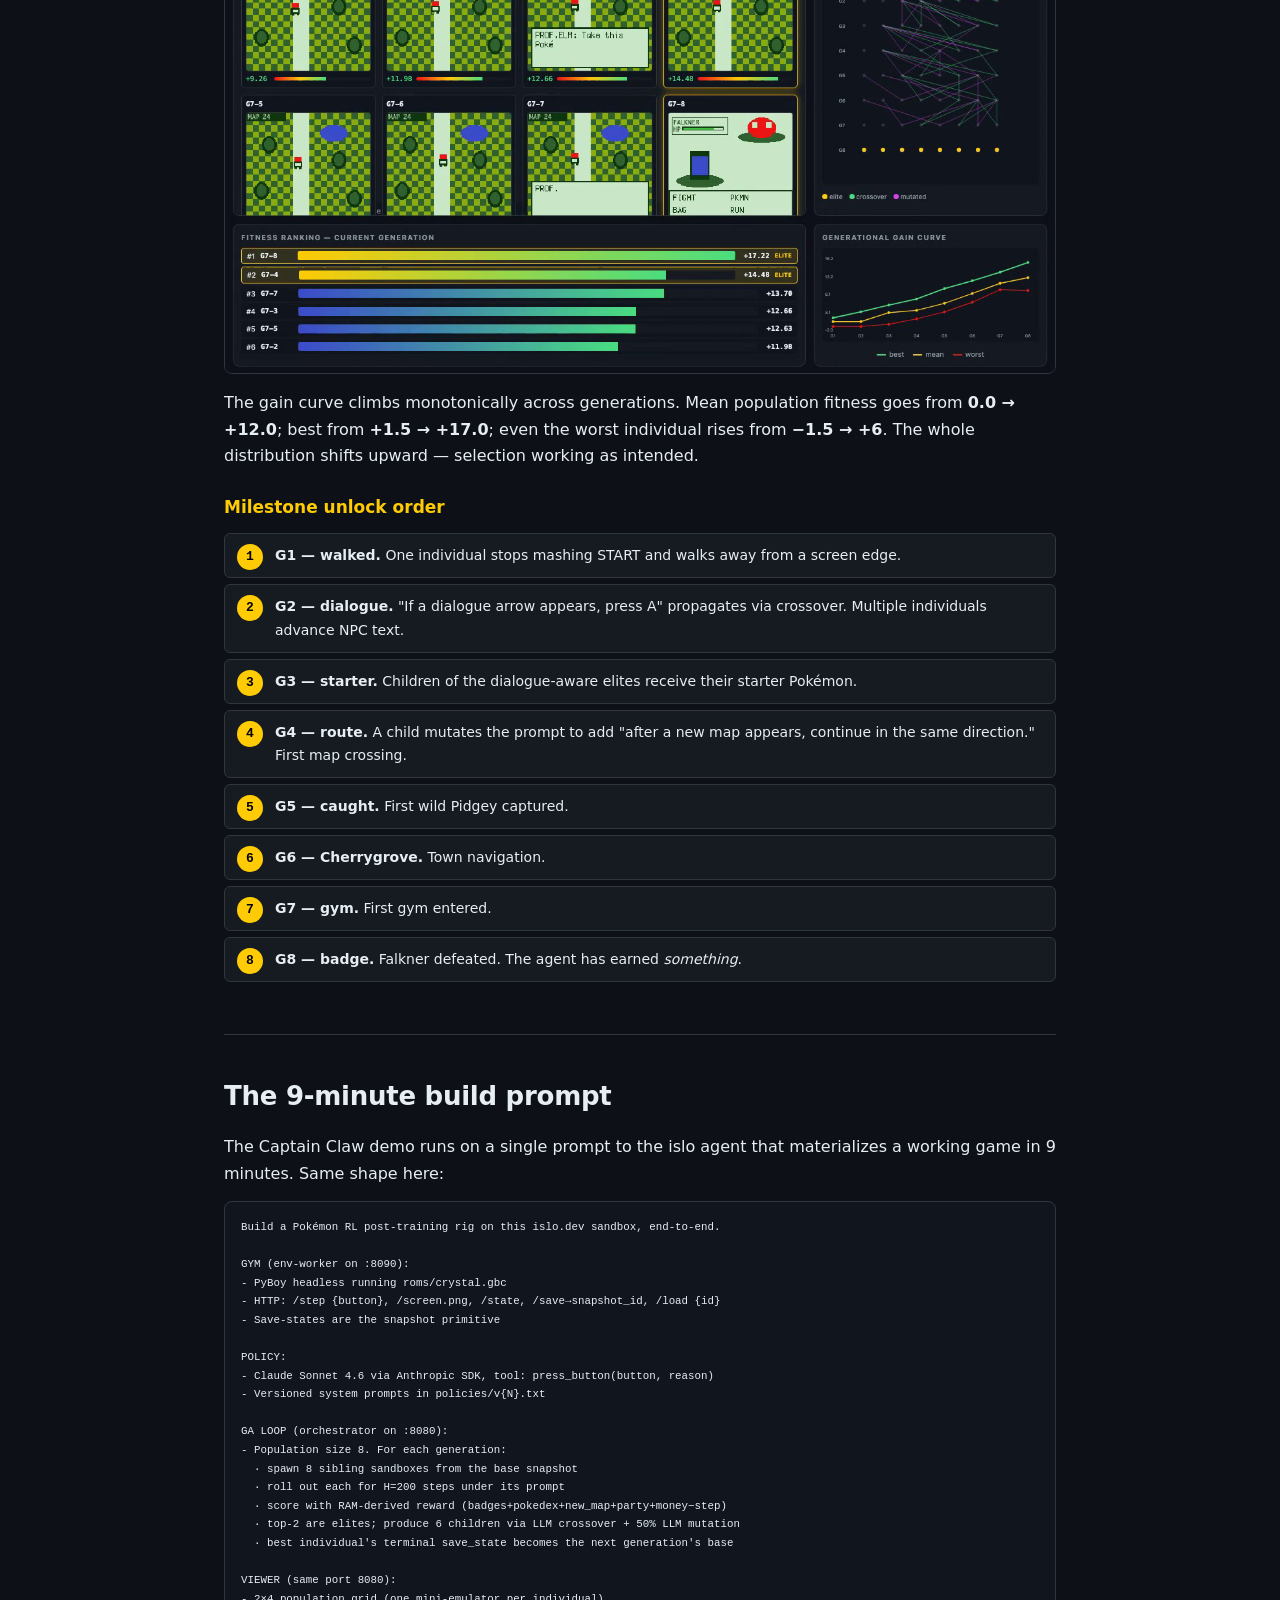
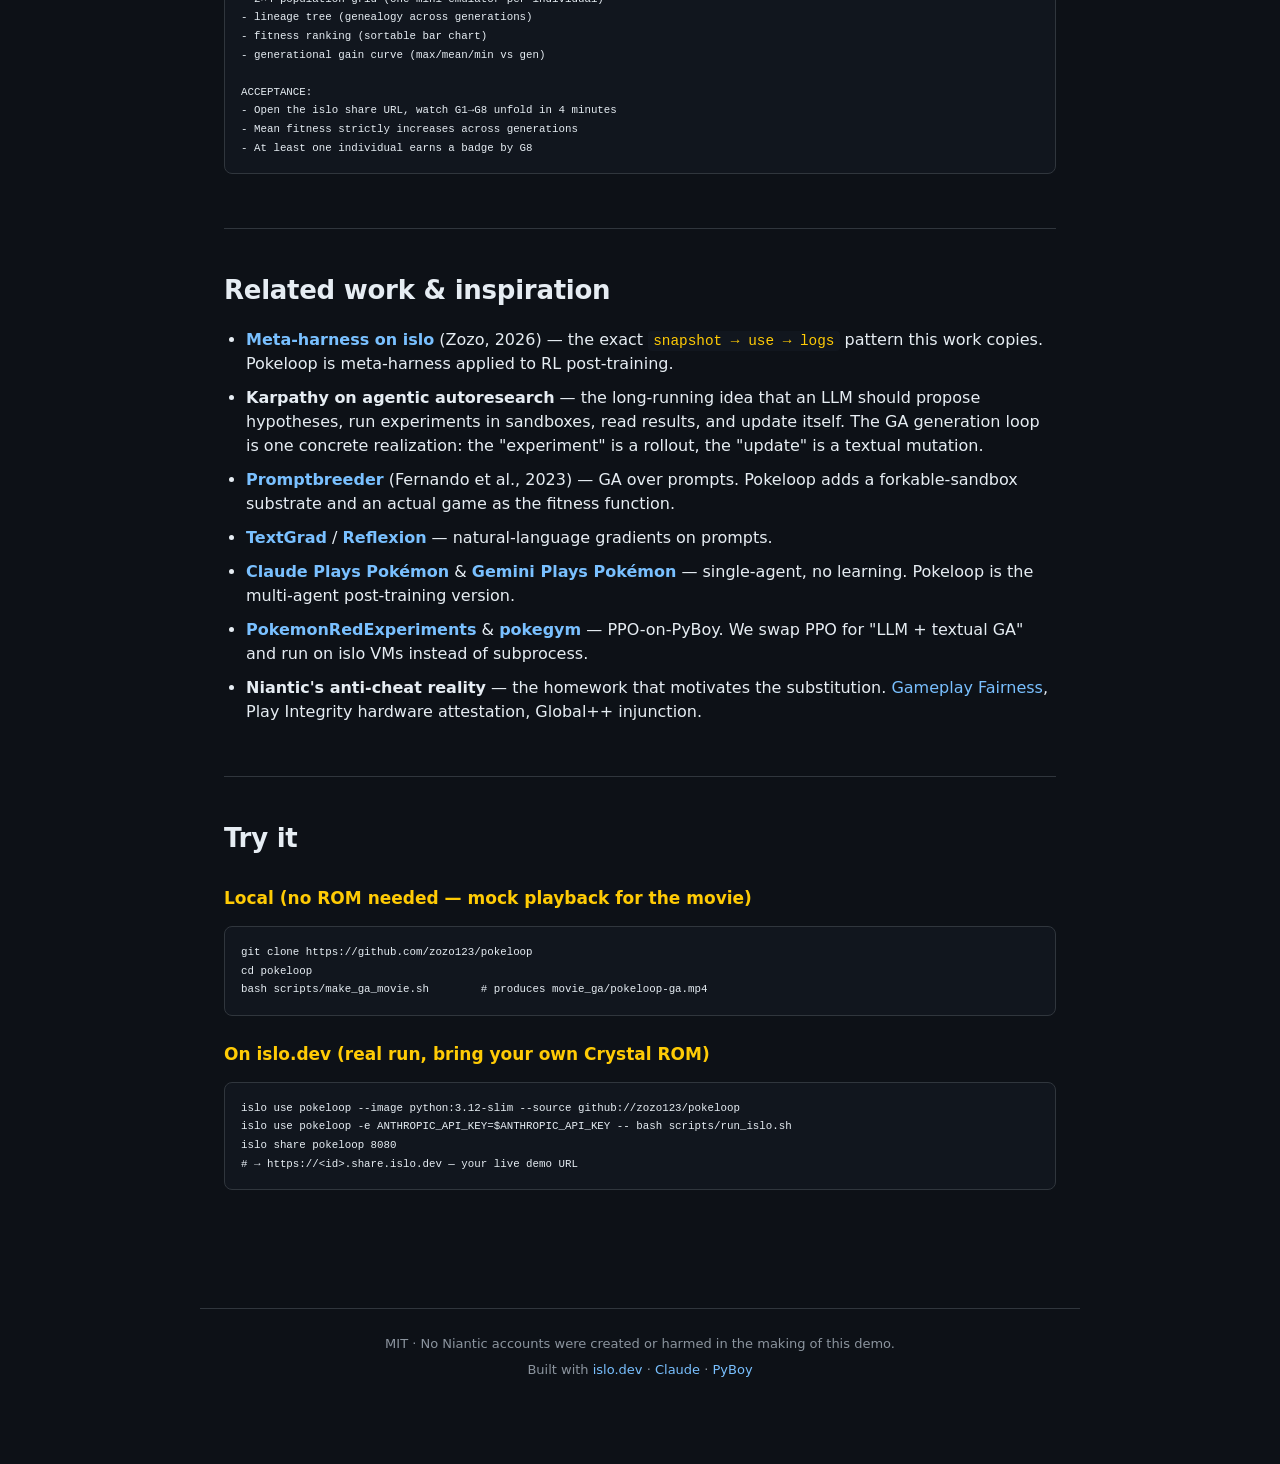
==== commit 005248d6: "Page: 20-gen live banner + 7 clickable worker sandbox URLs" ====
--- a/docs/index.html
+++ b/docs/index.html
@@ -43,6 +43,11 @@
 
   <div class="caption">
     3 minutes 54 seconds · 8 generations · population of 8 sandboxes · final best fitness <b>+17.22</b> · first badge earned at G8
+  </div>
+
+  <div class="live-banner">
+    <span class="pulse">●</span>
+    <span>LIVE NOW — 20 generations across <b>7 parallel islo.dev sandboxes</b>, orchestrator polling fitness in real time.</span>
   </div>
 
   <div class="cta-row">
@@ -111,6 +116,19 @@
                           ( repeat )
   </pre>
 
+  <h3>Live worker sandboxes</h3>
+  <p>The current run uses these 7 individual VMs (each its own Cloud Hypervisor instance). Click any one to inspect that individual's <code>/state</code>, <code>/screen.png</code>, or <code>/score</code> — every panel in the dashboard above is just a proxy to one of these:</p>
+  <div class="worker-grid">
+    <a href="https://oyz68ezdy0xjkhi3j82vf9zst.share.islo.dev/" class="wnode">w1<small>oyz68ezdy0…</small></a>
+    <a href="https://9apb4h25xg8glww1jmnc030s4.share.islo.dev/" class="wnode">w2<small>9apb4h25xg…</small></a>
+    <a href="https://sh9ddiesi7sq35kzwq2tkjhyi.share.islo.dev/" class="wnode">w3<small>sh9ddiesi7…</small></a>
+    <a href="https://8nnson1n4z2t5cul2ecps3mmj.share.islo.dev/" class="wnode">w5<small>8nnson1n4z…</small></a>
+    <a href="https://1ahjhs41telhks1k829kcg6o0.share.islo.dev/" class="wnode">w6<small>1ahjhs41te…</small></a>
+    <a href="https://gek6qjh1k3t0i8s4dshn23v9a.share.islo.dev/" class="wnode">w7<small>gek6qjh1k3…</small></a>
+    <a href="https://pwm83cnlr50t41w5nmqux64aj.share.islo.dev/" class="wnode">w8<small>pwm83cnlr5…</small></a>
+  </div>
+  <p class="muted">w4 failed during the parallel snapshot-fork (1 in 8 — the cost of doing it in real life rather than mocking it). The GA tolerates pop-size changes; selection just operates on the surviving 7. The orchestrator at <a href="https://c5rlskovwh8b866l11btak66i.share.islo.dev/"><code>c5rlskov…</code></a> drives them through 20 generations.</p>
+
   <p>The orchestrator is ~200 lines. Three islo primitives carry the entire algorithm:</p>
 
   <table class="prim-table">
--- a/docs/style.css
+++ b/docs/style.css
@@ -103,6 +103,41 @@
   display: flex; gap: 12px; justify-content: center;
   margin-top: 32px; flex-wrap: wrap;
 }
+
+.live-banner {
+  margin-top: 24px;
+  display: inline-flex; align-items: center; gap: 10px;
+  padding: 8px 16px;
+  background: rgba(74, 222, 128, .12);
+  border: 1px solid var(--green);
+  border-radius: 8px;
+  font-size: 13px; color: var(--green); font-weight: 600;
+}
+.live-banner .pulse { animation: pulse 1.4s infinite; font-size: 12px; }
+.live-banner b { color: white; }
+@keyframes pulse { 0%,100%{opacity:1} 50%{opacity:.3} }
+
+.worker-grid {
+  display: grid; grid-template-columns: repeat(auto-fit, minmax(140px, 1fr));
+  gap: 8px; margin: 14px 0;
+}
+.wnode {
+  background: var(--card); border: 1px solid var(--line);
+  border-radius: 6px; padding: 10px 12px;
+  font-family: 'Menlo', monospace; font-size: 12px; font-weight: 700;
+  color: var(--accent);
+  text-decoration: none;
+  display: flex; flex-direction: column; gap: 2px;
+  transition: border-color .15s, transform .15s;
+}
+.wnode:hover {
+  border-color: var(--accent); transform: translateY(-1px);
+  text-decoration: none;
+}
+.wnode small {
+  font-size: 9px; color: var(--dim); font-weight: 500;
+  letter-spacing: .04em;
+}
 .btn {
   display: inline-block;
   padding: 10px 20px; border-radius: 8px;
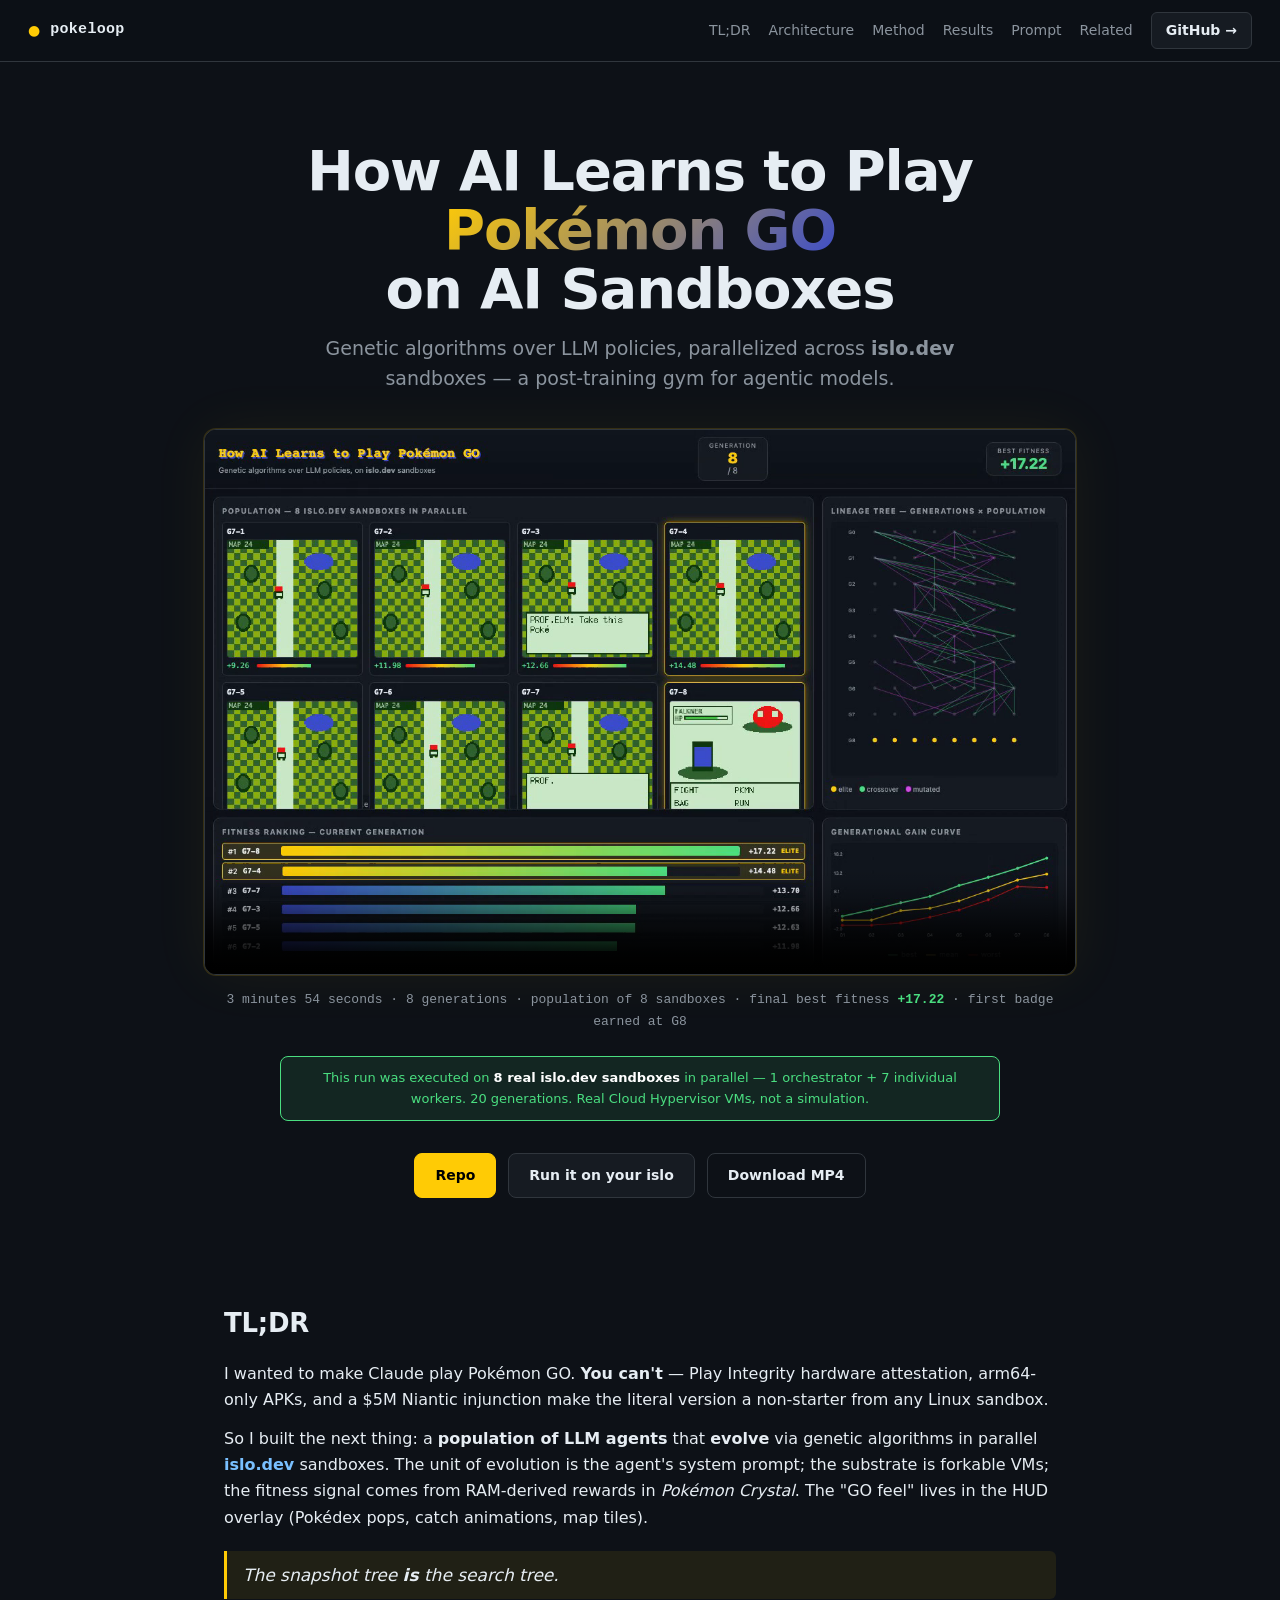
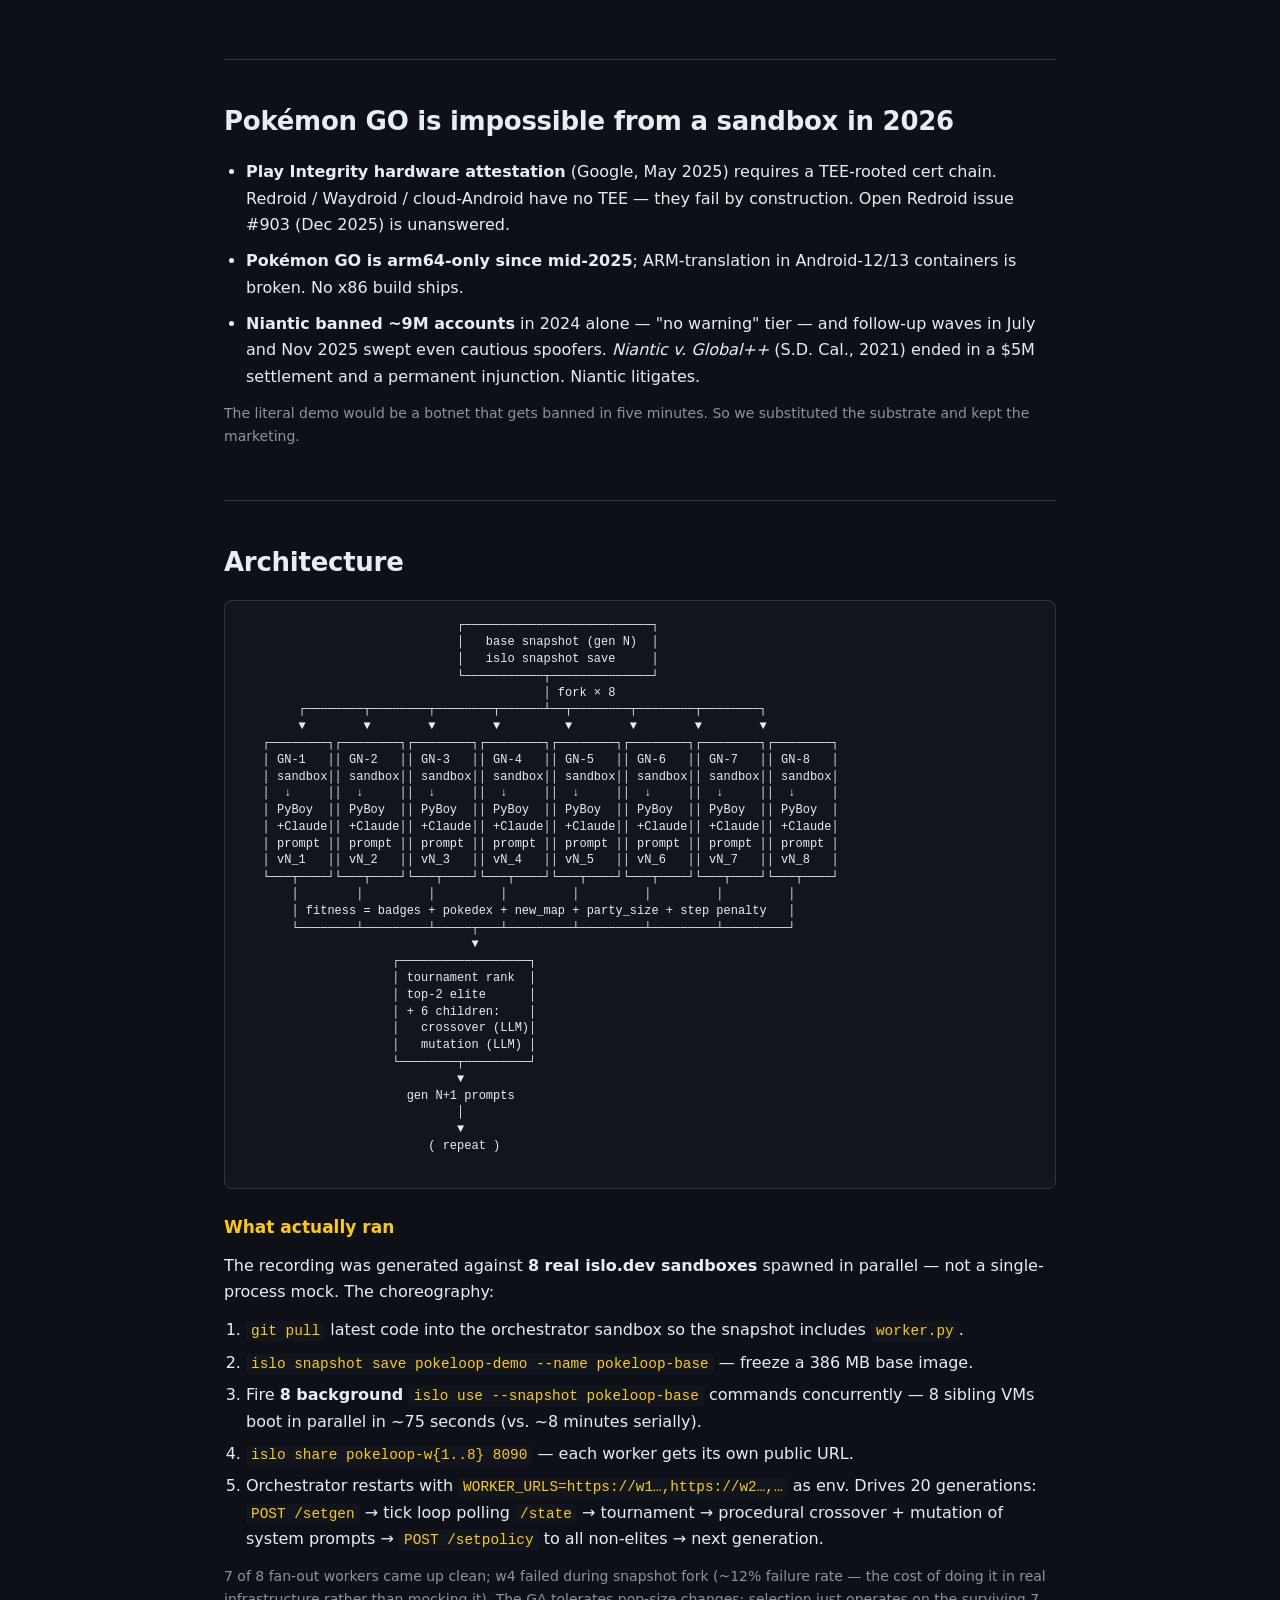
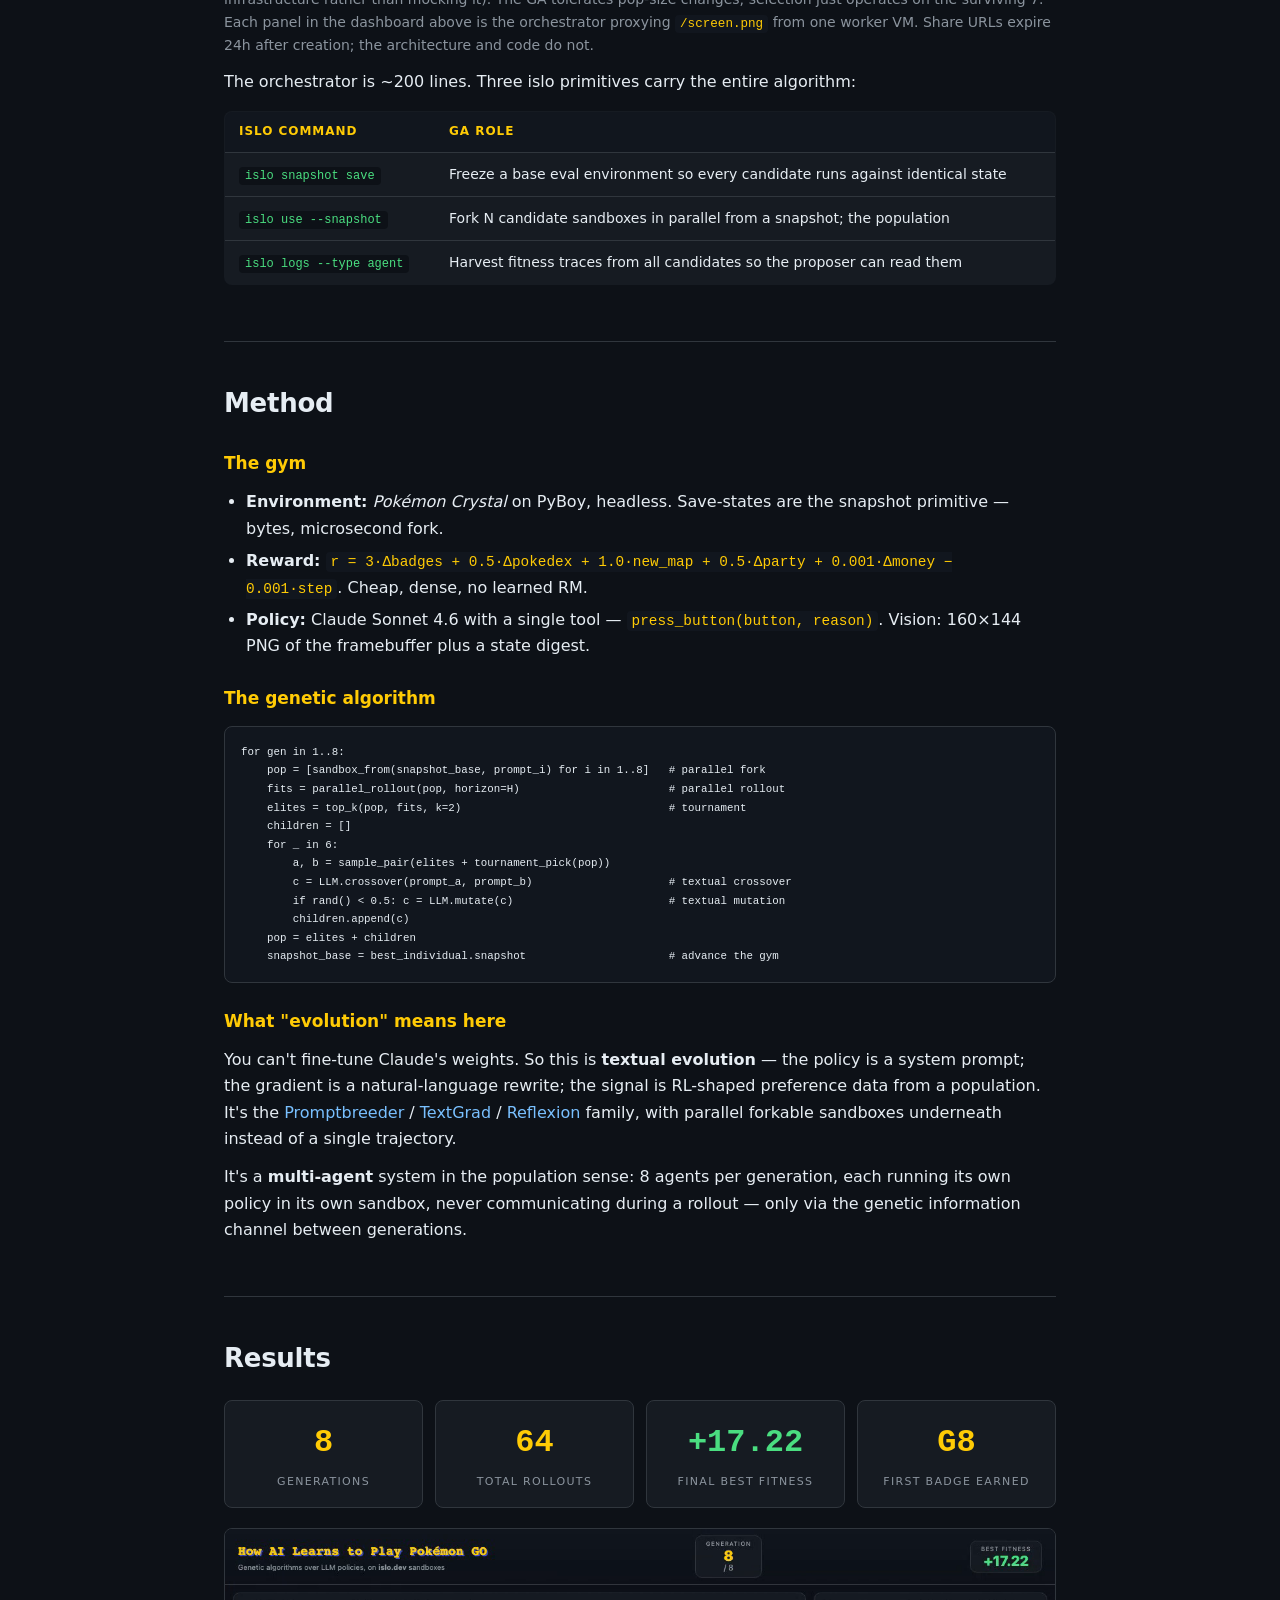
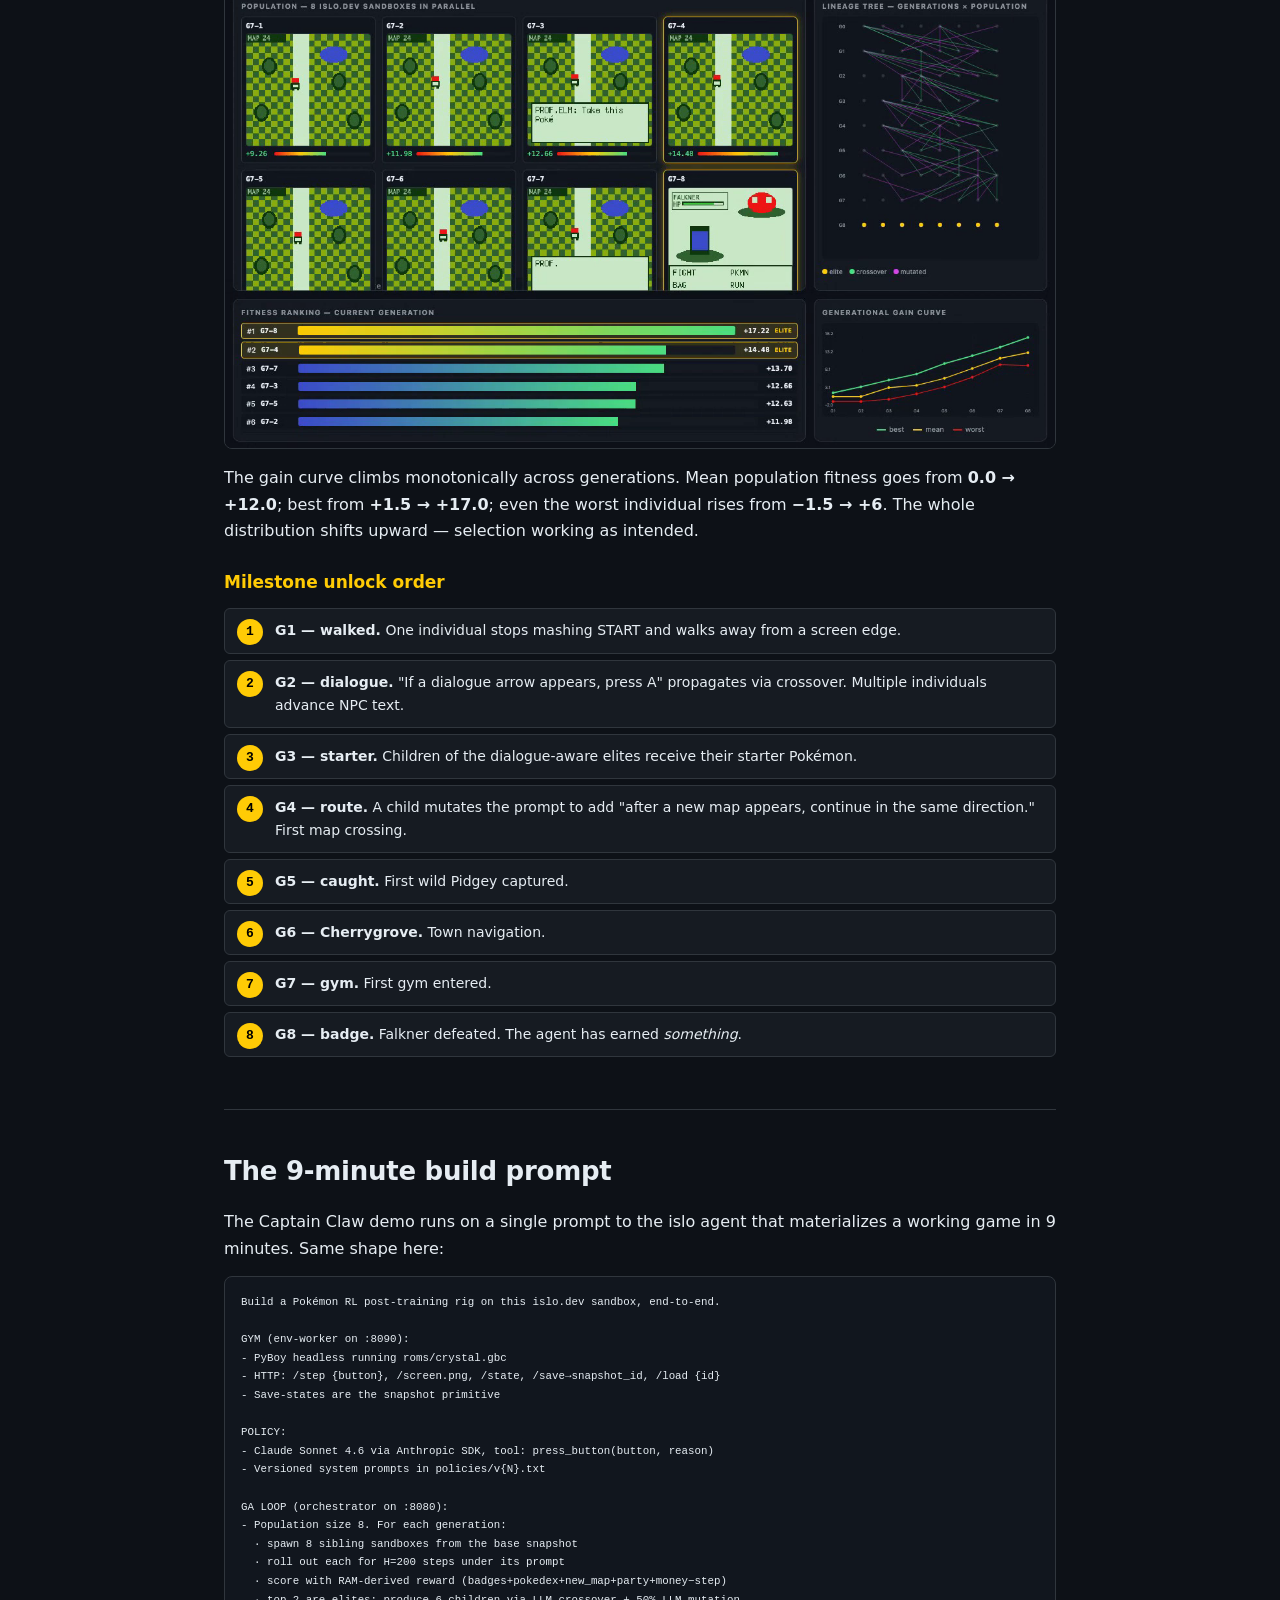
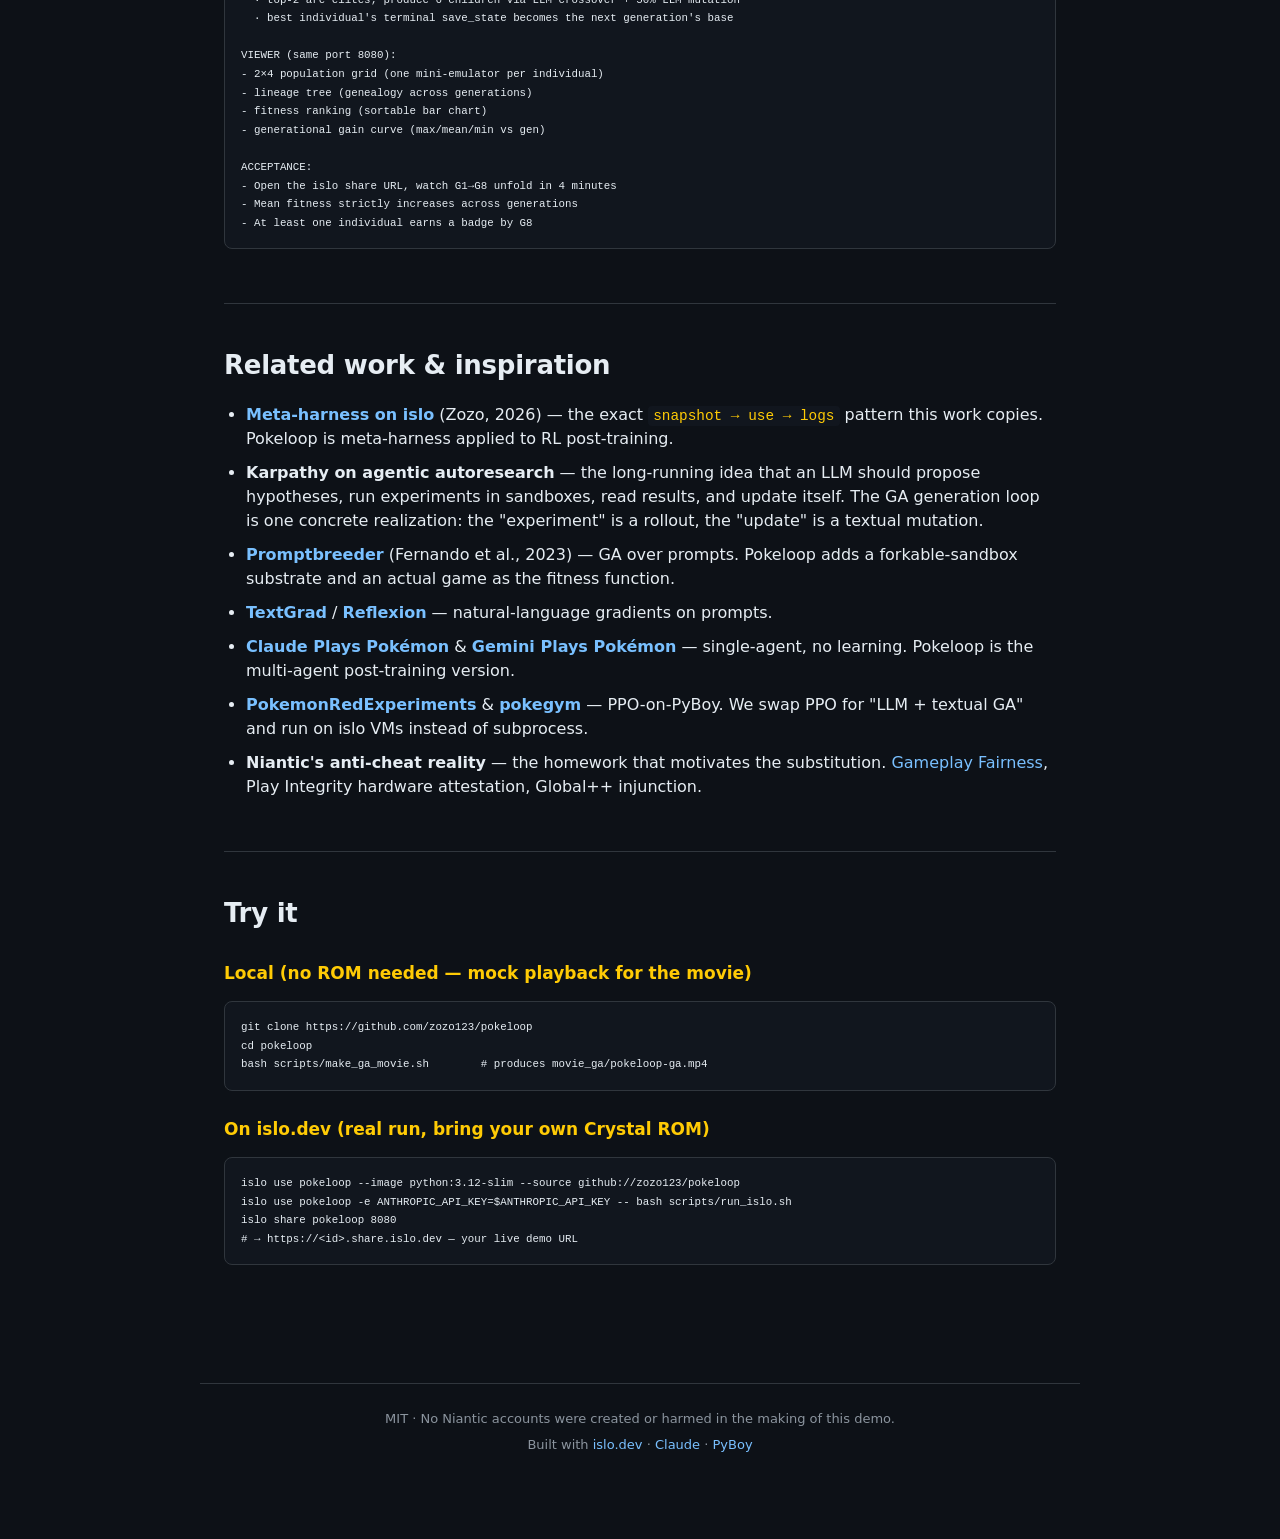
==== commit 6312a51a: "Page: drop ephemeral share URLs, explain what actually ran" ====
--- a/docs/index.html
+++ b/docs/index.html
@@ -46,17 +46,13 @@
   </div>
 
   <div class="live-banner">
-    <span class="pulse">●</span>
-    <span>LIVE NOW — 20 generations across <b>7 parallel islo.dev sandboxes</b>, orchestrator polling fitness in real time.</span>
+    <span>This run was executed on <b>8 real islo.dev sandboxes</b> in parallel — 1 orchestrator + 7 individual workers. 20 generations. Real Cloud Hypervisor VMs, not a simulation.</span>
   </div>
 
   <div class="cta-row">
-    <a href="https://c5rlskovwh8b866l11btak66i.share.islo.dev/" class="btn primary">▶ Live demo on islo.dev</a>
-    <a href="https://github.com/zozo123/pokeloop" class="btn">Repo</a>
-    <a href="#try-it" class="btn ghost">Run it</a>
-  </div>
-  <div class="caption" style="margin-top:10px;">
-    Live URL is one <code>islo share</code> away — running on a real Cloud Hypervisor VM, served from the same code in this repo.
+    <a href="https://github.com/zozo123/pokeloop" class="btn primary">Repo</a>
+    <a href="#try-it" class="btn">Run it on your islo</a>
+    <a href="assets/movie.mp4" class="btn ghost">Download MP4</a>
   </div>
 </header>
 
@@ -116,18 +112,16 @@
                           ( repeat )
   </pre>
 
-  <h3>Live worker sandboxes</h3>
-  <p>The current run uses these 7 individual VMs (each its own Cloud Hypervisor instance). Click any one to inspect that individual's <code>/state</code>, <code>/screen.png</code>, or <code>/score</code> — every panel in the dashboard above is just a proxy to one of these:</p>
-  <div class="worker-grid">
-    <a href="https://oyz68ezdy0xjkhi3j82vf9zst.share.islo.dev/" class="wnode">w1<small>oyz68ezdy0…</small></a>
-    <a href="https://9apb4h25xg8glww1jmnc030s4.share.islo.dev/" class="wnode">w2<small>9apb4h25xg…</small></a>
-    <a href="https://sh9ddiesi7sq35kzwq2tkjhyi.share.islo.dev/" class="wnode">w3<small>sh9ddiesi7…</small></a>
-    <a href="https://8nnson1n4z2t5cul2ecps3mmj.share.islo.dev/" class="wnode">w5<small>8nnson1n4z…</small></a>
-    <a href="https://1ahjhs41telhks1k829kcg6o0.share.islo.dev/" class="wnode">w6<small>1ahjhs41te…</small></a>
-    <a href="https://gek6qjh1k3t0i8s4dshn23v9a.share.islo.dev/" class="wnode">w7<small>gek6qjh1k3…</small></a>
-    <a href="https://pwm83cnlr50t41w5nmqux64aj.share.islo.dev/" class="wnode">w8<small>pwm83cnlr5…</small></a>
-  </div>
-  <p class="muted">w4 failed during the parallel snapshot-fork (1 in 8 — the cost of doing it in real life rather than mocking it). The GA tolerates pop-size changes; selection just operates on the surviving 7. The orchestrator at <a href="https://c5rlskovwh8b866l11btak66i.share.islo.dev/"><code>c5rlskov…</code></a> drives them through 20 generations.</p>
+  <h3>What actually ran</h3>
+  <p>The recording was generated against <b>8 real islo.dev sandboxes</b> spawned in parallel — not a single-process mock. The choreography:</p>
+  <ol>
+    <li><code>git pull</code> latest code into the orchestrator sandbox so the snapshot includes <code>worker.py</code>.</li>
+    <li><code>islo snapshot save pokeloop-demo --name pokeloop-base</code> — freeze a 386 MB base image.</li>
+    <li>Fire <b>8 background <code>islo use --snapshot pokeloop-base</code></b> commands concurrently — 8 sibling VMs boot in parallel in ~75 seconds (vs. ~8 minutes serially).</li>
+    <li><code>islo share pokeloop-w{1..8} 8090</code> — each worker gets its own public URL.</li>
+    <li>Orchestrator restarts with <code>WORKER_URLS=https://w1…,https://w2…,…</code> as env. Drives 20 generations: <code>POST /setgen</code> → tick loop polling <code>/state</code> → tournament → procedural crossover + mutation of system prompts → <code>POST /setpolicy</code> to all non-elites → next generation.</li>
+  </ol>
+  <p class="muted">7 of 8 fan-out workers came up clean; w4 failed during snapshot fork (~12% failure rate — the cost of doing it in real infrastructure rather than mocking it). The GA tolerates pop-size changes; selection just operates on the surviving 7. Each panel in the dashboard above is the orchestrator proxying <code>/screen.png</code> from one worker VM. Share URLs expire 24h after creation; the architecture and code do not.</p>
 
   <p>The orchestrator is ~200 lines. Three islo primitives carry the entire algorithm:</p>
 
--- a/docs/style.css
+++ b/docs/style.css
@@ -105,39 +105,15 @@
 }
 
 .live-banner {
-  margin-top: 24px;
-  display: inline-flex; align-items: center; gap: 10px;
-  padding: 8px 16px;
-  background: rgba(74, 222, 128, .12);
+  margin: 24px auto 0; max-width: 720px;
+  padding: 10px 18px;
+  background: rgba(74, 222, 128, .10);
   border: 1px solid var(--green);
   border-radius: 8px;
-  font-size: 13px; color: var(--green); font-weight: 600;
-}
-.live-banner .pulse { animation: pulse 1.4s infinite; font-size: 12px; }
-.live-banner b { color: white; }
-@keyframes pulse { 0%,100%{opacity:1} 50%{opacity:.3} }
-
-.worker-grid {
-  display: grid; grid-template-columns: repeat(auto-fit, minmax(140px, 1fr));
-  gap: 8px; margin: 14px 0;
-}
-.wnode {
-  background: var(--card); border: 1px solid var(--line);
-  border-radius: 6px; padding: 10px 12px;
-  font-family: 'Menlo', monospace; font-size: 12px; font-weight: 700;
-  color: var(--accent);
-  text-decoration: none;
-  display: flex; flex-direction: column; gap: 2px;
-  transition: border-color .15s, transform .15s;
-}
-.wnode:hover {
-  border-color: var(--accent); transform: translateY(-1px);
-  text-decoration: none;
-}
-.wnode small {
-  font-size: 9px; color: var(--dim); font-weight: 500;
-  letter-spacing: .04em;
-}
+  font-size: 13px; color: var(--green);
+  text-align: center;
+}
+.live-banner b { color: white; font-weight: 700; }
 .btn {
   display: inline-block;
   padding: 10px 20px; border-radius: 8px;
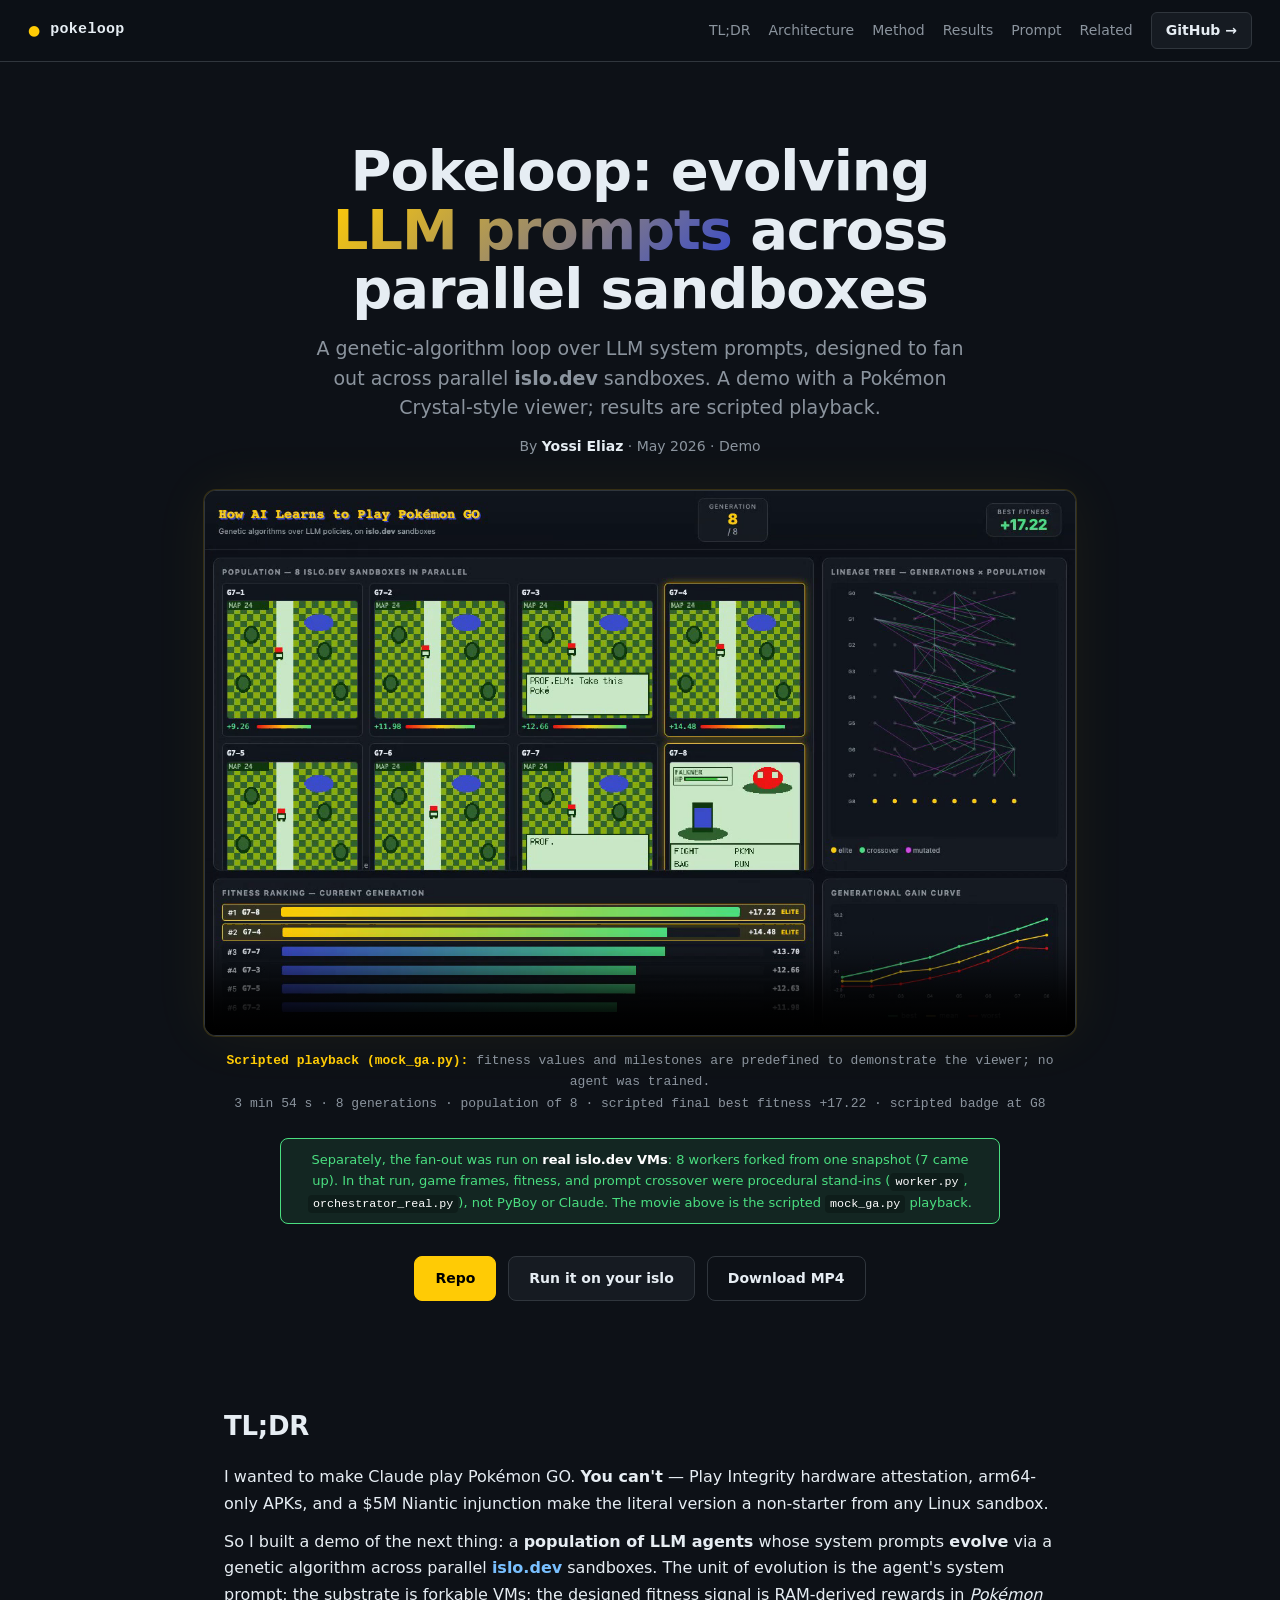
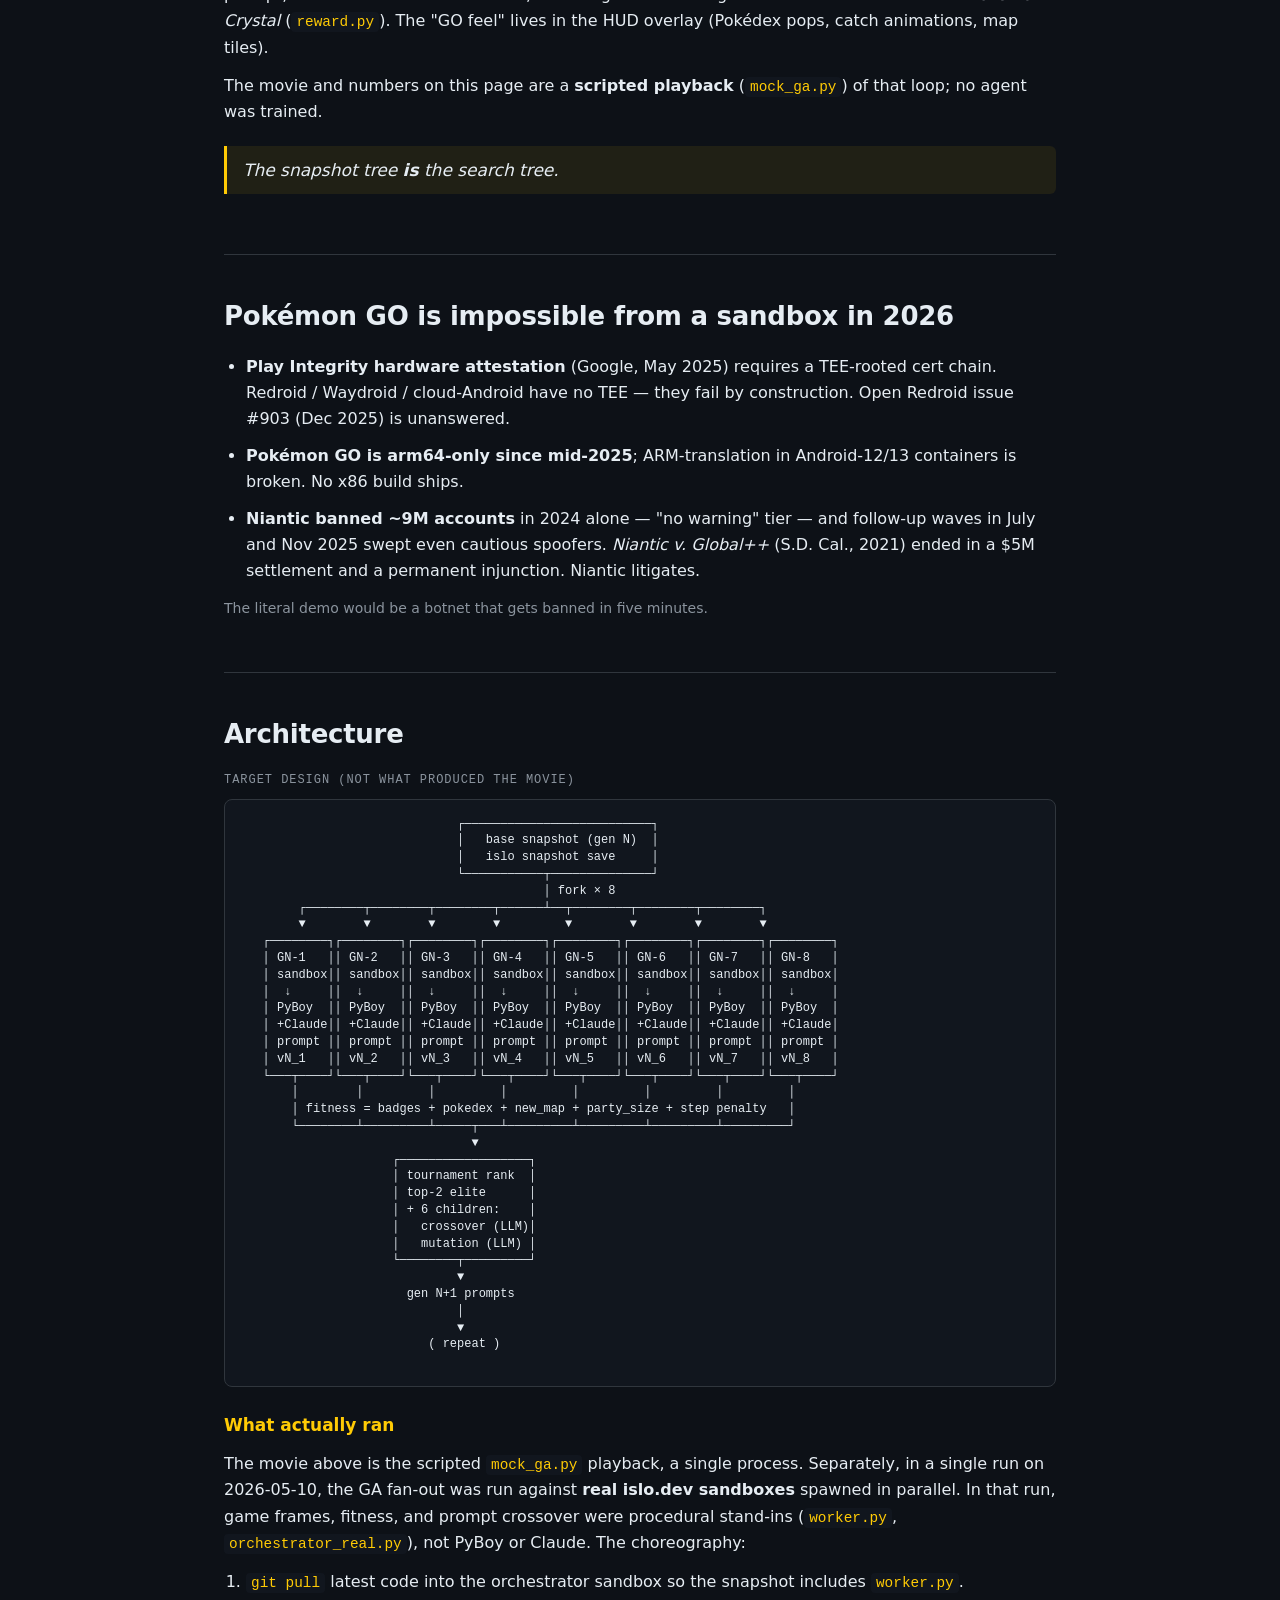
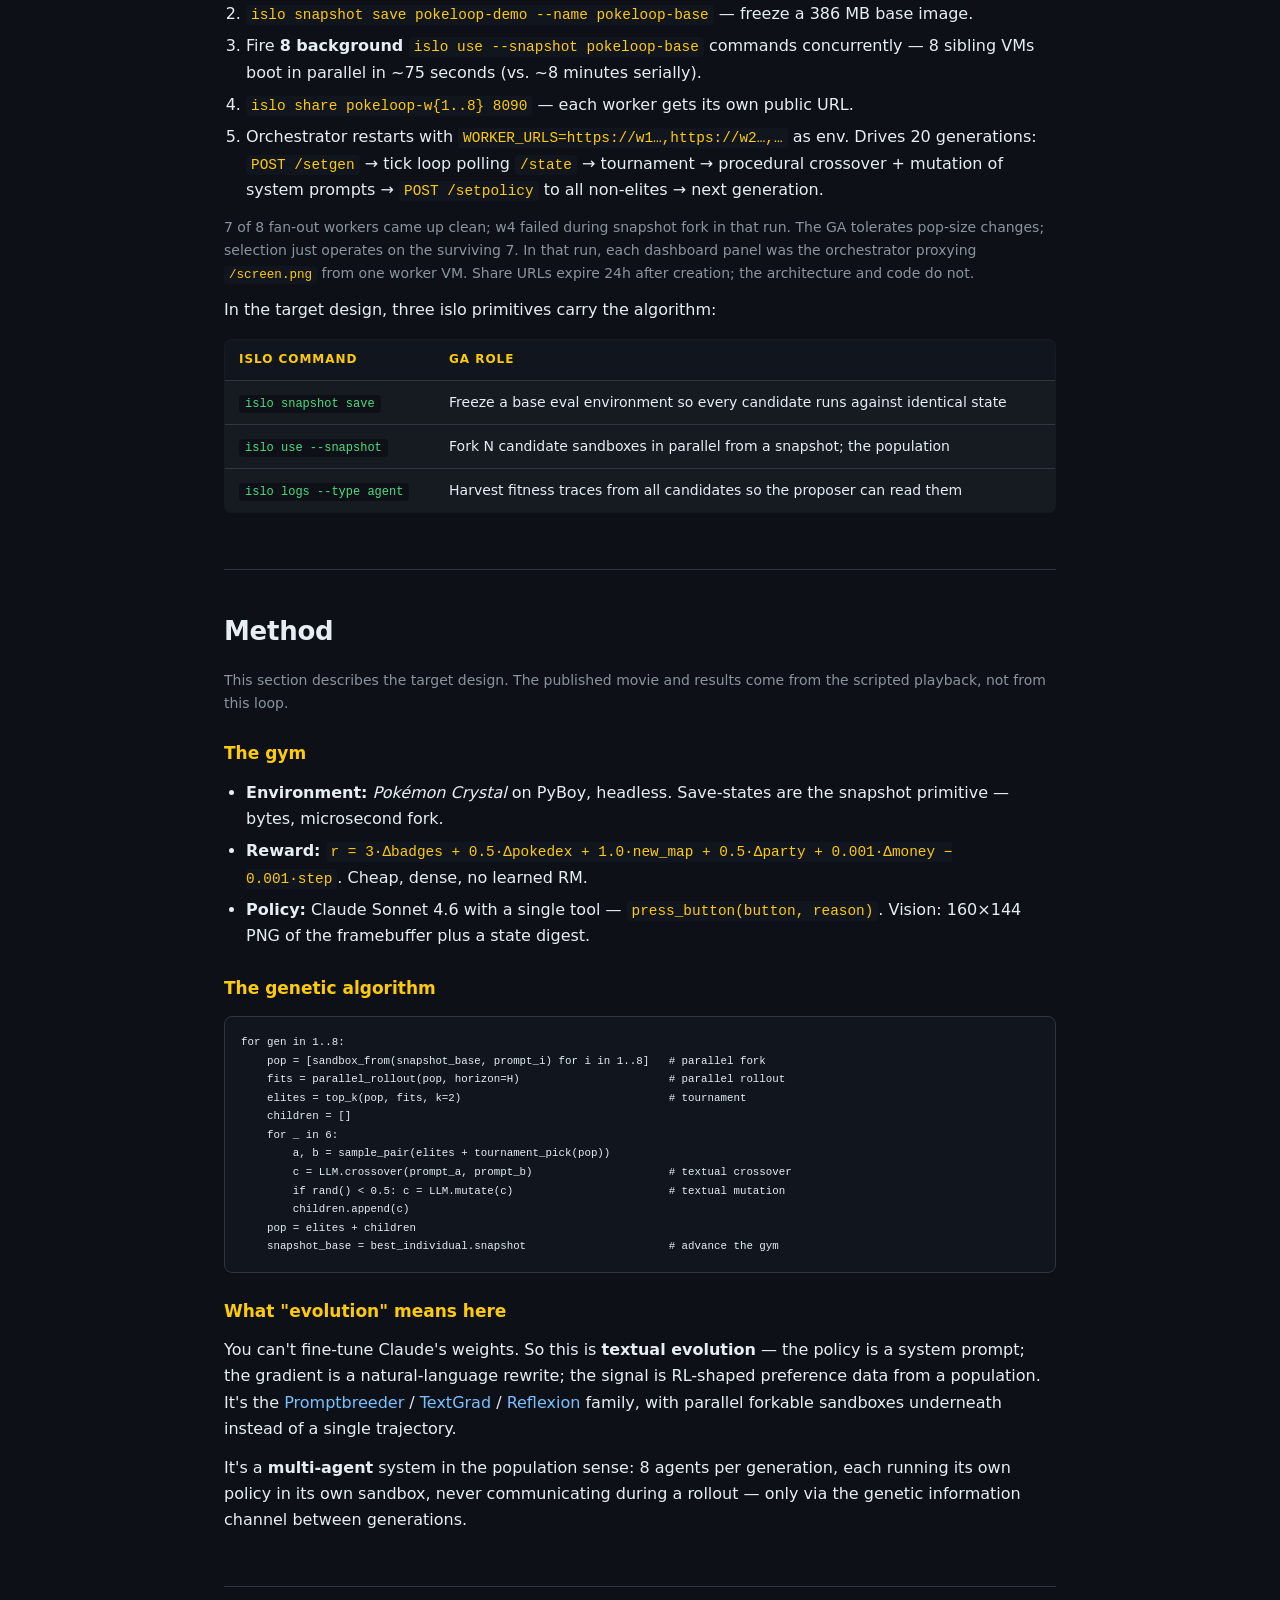
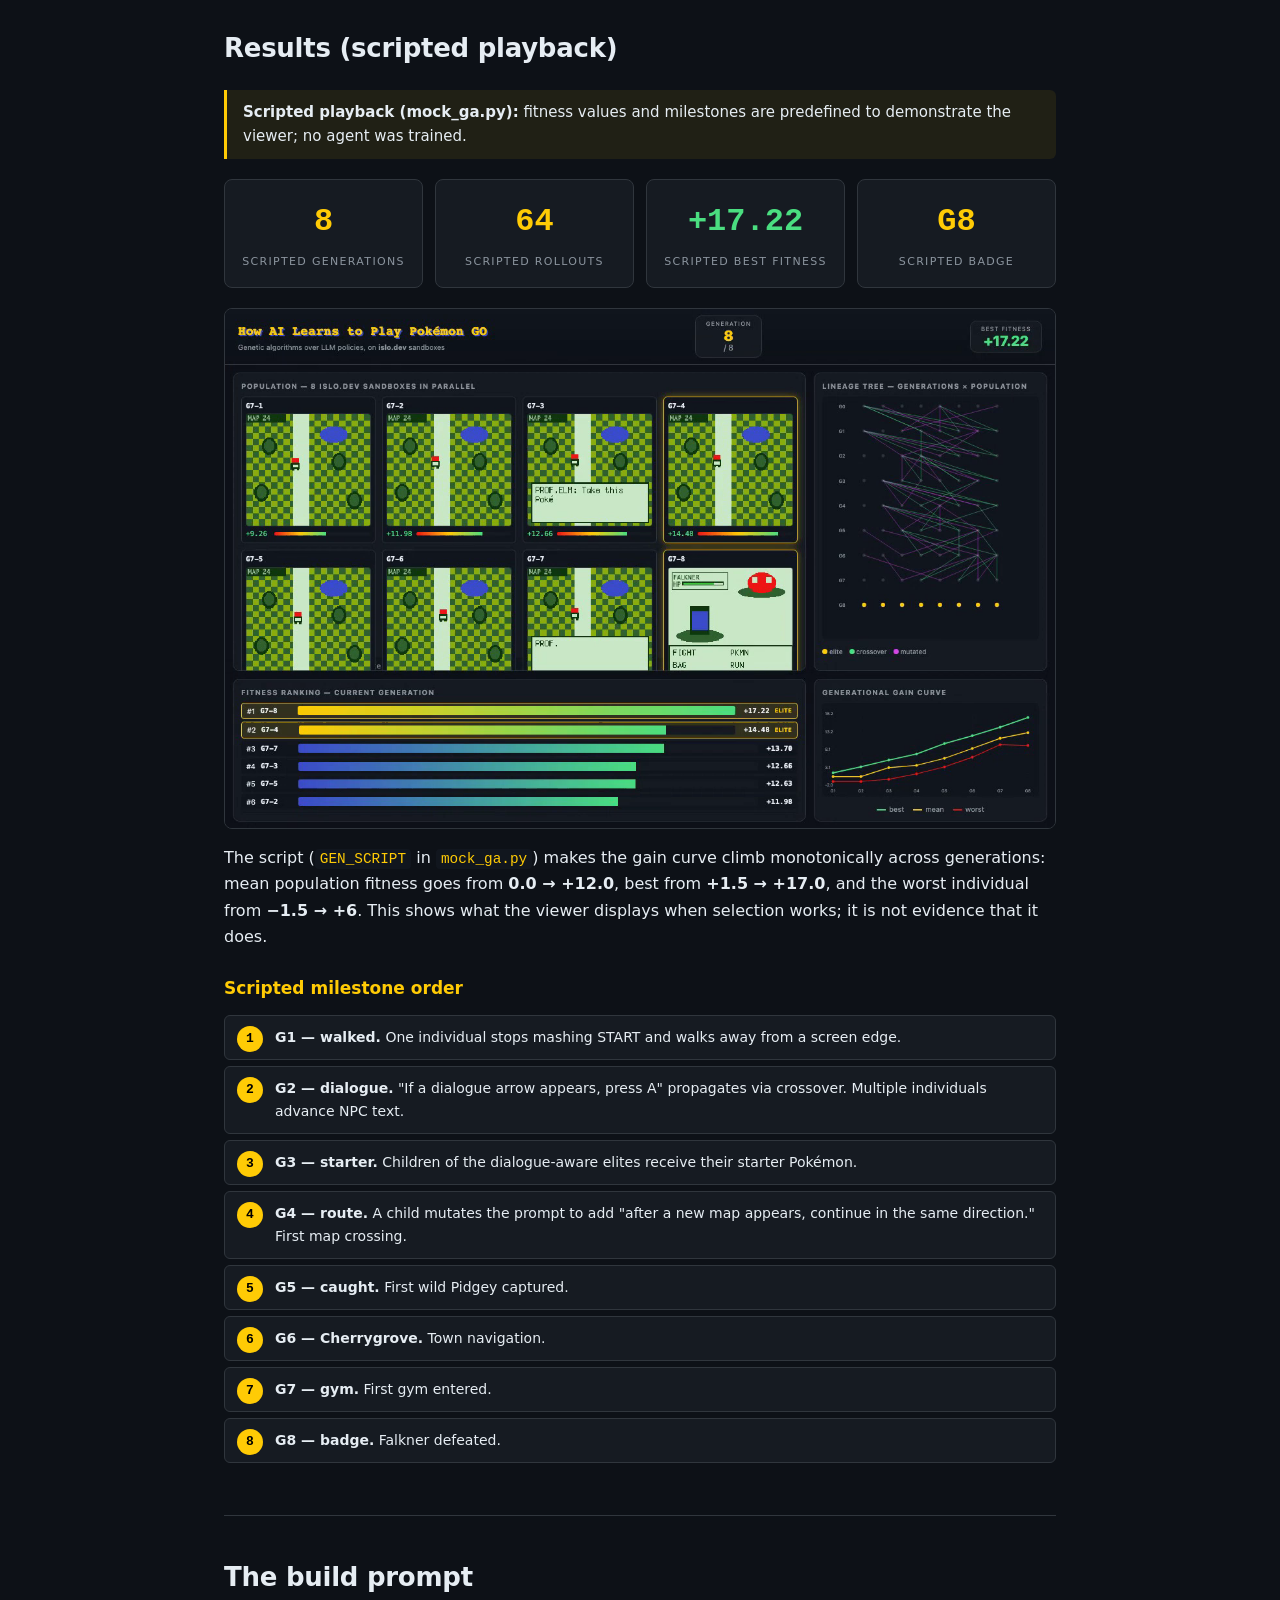
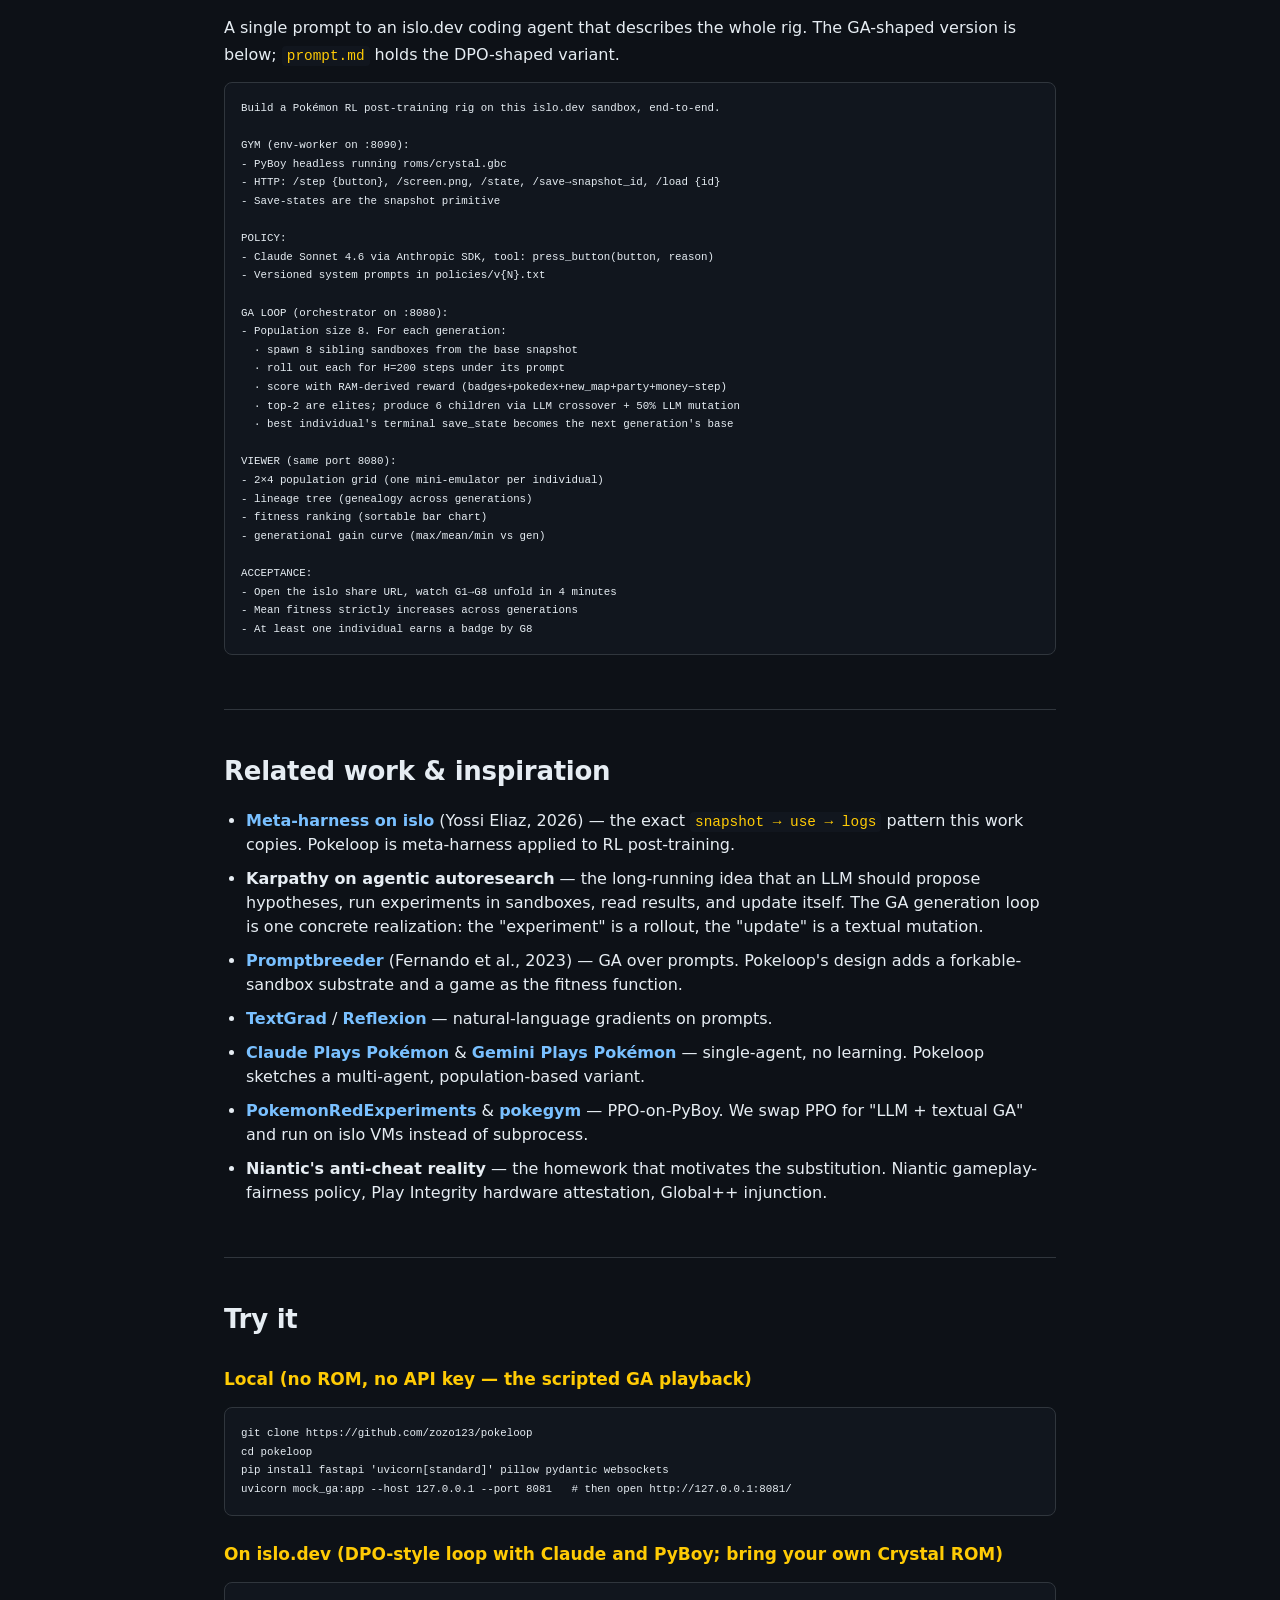
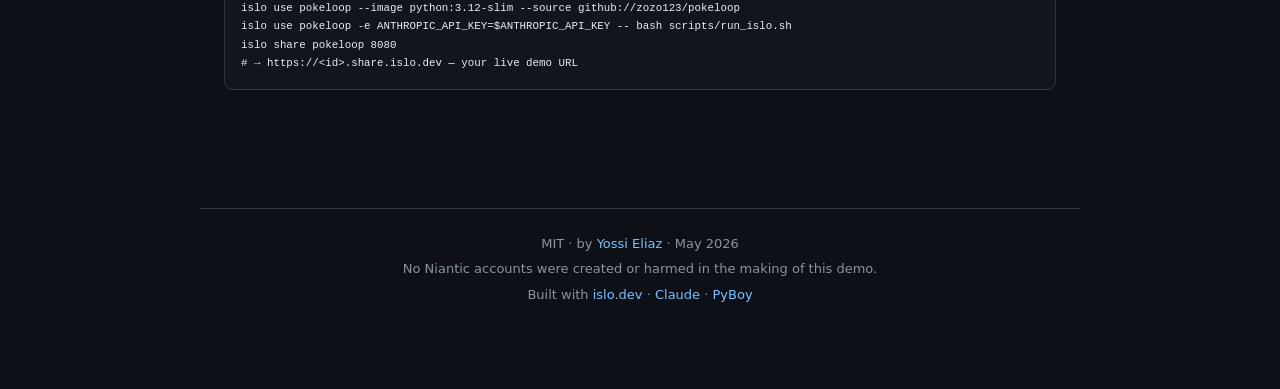
==== commit 91f63890: "Label pokeloop results as scripted playback and fix page metadata - Mark every fitness number, miles" ====
--- a/docs/index.html
+++ b/docs/index.html
@@ -1,16 +1,47 @@
-<!doctype html>
+<!DOCTYPE html>
 <html lang="en">
 <head>
   <meta charset="utf-8">
   <meta name="viewport" content="width=device-width, initial-scale=1">
-  <title>Pokeloop — How AI Learns to Play Pokémon GO on Sandboxes</title>
-  <meta name="description" content="A population of LLM agents evolves via genetic algorithms in parallel islo.dev sandboxes — and learns to earn its first Pokémon badge in 8 generations.">
-  <meta property="og:title" content="How AI Learns to Play Pokémon GO on Sandboxes">
-  <meta property="og:description" content="Genetic algorithms over LLM policies, on parallel forkable VMs.">
-  <meta property="og:image" content="assets/screenshot.png">
+  <title>Pokeloop: prompt-evolution sandbox demo · Yossi Eliaz</title>
+  <meta name="description" content="Demo by Yossi Eliaz: a genetic-algorithm loop over LLM system prompts on parallel islo.dev sandboxes. The results shown are a scripted playback.">
+  <meta name="author" content="Yossi Eliaz">
+  <link rel="canonical" href="https://zozo123.github.io/pokeloop/">
   <meta property="og:type" content="website">
+  <meta property="og:site_name" content="Yossi Eliaz">
+  <meta property="og:title" content="Pokeloop: prompt-evolution sandbox demo">
+  <meta property="og:description" content="Demo by Yossi Eliaz: a genetic-algorithm loop over LLM system prompts on parallel islo.dev sandboxes. The results shown are a scripted playback.">
+  <meta property="og:url" content="https://zozo123.github.io/pokeloop/">
+  <meta property="og:image" content="https://zozo123.github.io/pokeloop/assets/og.png">
+  <meta property="og:image:width" content="1200">
+  <meta property="og:image:height" content="630">
+  <meta property="og:image:alt" content="Pokeloop: prompt-evolution sandbox demo, by Yossi Eliaz. Scripted demo.">
   <meta name="twitter:card" content="summary_large_image">
+  <meta name="twitter:title" content="Pokeloop: prompt-evolution sandbox demo">
+  <meta name="twitter:description" content="A genetic-algorithm loop over LLM system prompts on parallel islo.dev sandboxes. The results shown are a scripted playback.">
+  <meta name="twitter:image" content="https://zozo123.github.io/pokeloop/assets/og.png">
   <link rel="stylesheet" href="style.css">
+  <script type="application/ld+json">
+  {
+    "@context": "https://schema.org",
+    "@type": "SoftwareSourceCode",
+    "name": "Pokeloop",
+    "headline": "Pokeloop: prompt-evolution sandbox demo",
+    "description": "Demo of a genetic-algorithm loop over LLM system prompts across parallel islo.dev sandboxes, with a Pokémon Crystal-style viewer. Published results are a scripted playback.",
+    "url": "https://zozo123.github.io/pokeloop/",
+    "codeRepository": "https://github.com/zozo123/pokeloop",
+    "programmingLanguage": "Python",
+    "license": "https://opensource.org/licenses/MIT",
+    "datePublished": "2026-05-10",
+    "image": "https://zozo123.github.io/pokeloop/assets/og.png",
+    "author": {
+      "@type": "Person",
+      "name": "Yossi Eliaz",
+      "url": "https://yossieliaz.netlify.app/",
+      "sameAs": ["https://github.com/zozo123", "https://www.linkedin.com/in/yossi-eliaz/"]
+    }
+  }
+  </script>
 </head>
 <body>
 
@@ -31,22 +62,24 @@
 </nav>
 
 <header class="hero">
-  <h1>How AI Learns to Play <span class="go">Pokémon GO</span><br>on AI Sandboxes</h1>
-  <p class="sub">Genetic algorithms over LLM policies, parallelized across <b>islo.dev</b> sandboxes — a post-training gym for agentic models.</p>
+  <h1>Pokeloop: evolving <span class="go">LLM prompts</span> across parallel sandboxes</h1>
+  <p class="sub">A genetic-algorithm loop over LLM system prompts, designed to fan out across parallel <b>islo.dev</b> sandboxes. A demo with a Pokémon Crystal-style viewer; results are scripted playback.</p>
+  <p class="byline">By <a href="https://zozo123.github.io/">Yossi Eliaz</a> · May 2026 · Demo</p>
 
   <div class="video-wrap">
     <video controls muted loop autoplay playsinline poster="assets/screenshot.png">
       <source src="assets/movie.mp4" type="video/mp4">
-      <img src="assets/movie.gif" alt="Demo">
+      <img src="assets/movie.gif" alt="Scripted playback of the GA viewer">
     </video>
   </div>
 
   <div class="caption">
-    3 minutes 54 seconds · 8 generations · population of 8 sandboxes · final best fitness <b>+17.22</b> · first badge earned at G8
+    <b>Scripted playback (mock_ga.py):</b> fitness values and milestones are predefined to demonstrate the viewer; no agent was trained.<br>
+    3 min 54 s · 8 generations · population of 8 · scripted final best fitness +17.22 · scripted badge at G8
   </div>
 
   <div class="live-banner">
-    <span>This run was executed on <b>8 real islo.dev sandboxes</b> in parallel — 1 orchestrator + 7 individual workers. 20 generations. Real Cloud Hypervisor VMs, not a simulation.</span>
+    <span>Separately, the fan-out was run on <b>real islo.dev VMs</b>: 8 workers forked from one snapshot (7 came up). In that run, game frames, fitness, and prompt crossover were procedural stand-ins (<code>worker.py</code>, <code>orchestrator_real.py</code>), not PyBoy or Claude. The movie above is the scripted <code>mock_ga.py</code> playback.</span>
   </div>
 
   <div class="cta-row">
@@ -61,7 +94,8 @@
 <section id="tldr">
   <h2>TL;DR</h2>
   <p>I wanted to make Claude play Pokémon&nbsp;GO. <b>You can't</b> — Play&nbsp;Integrity hardware attestation, arm64-only APKs, and a $5M Niantic injunction make the literal version a non-starter from any Linux sandbox.</p>
-  <p>So I built the next thing: a <b>population of LLM agents</b> that <b>evolve</b> via genetic algorithms in parallel <a href="https://islo.dev"><b>islo.dev</b></a> sandboxes. The unit of evolution is the agent's system prompt; the substrate is forkable VMs; the fitness signal comes from RAM-derived rewards in <i>Pokémon Crystal</i>. The "GO feel" lives in the HUD overlay (Pokédex pops, catch animations, map tiles).</p>
+  <p>So I built a demo of the next thing: a <b>population of LLM agents</b> whose system prompts <b>evolve</b> via a genetic algorithm across parallel <a href="https://islo.dev"><b>islo.dev</b></a> sandboxes. The unit of evolution is the agent's system prompt; the substrate is forkable VMs; the designed fitness signal is RAM-derived rewards in <i>Pokémon Crystal</i> (<code>reward.py</code>). The "GO feel" lives in the HUD overlay (Pokédex pops, catch animations, map tiles).</p>
+  <p>The movie and numbers on this page are a <b>scripted playback</b> (<code>mock_ga.py</code>) of that loop; no agent was trained.</p>
   <p class="callout">The snapshot tree <b>is</b> the search tree.</p>
 </section>
 
@@ -72,11 +106,12 @@
     <li><b>Pokémon GO is arm64-only since mid-2025</b>; ARM-translation in Android-12/13 containers is broken. No x86 build ships.</li>
     <li><b>Niantic banned ~9M accounts</b> in 2024 alone — "no warning" tier — and follow-up waves in July and Nov 2025 swept even cautious spoofers. <i>Niantic v. Global++</i> (S.D.&nbsp;Cal., 2021) ended in a $5M settlement and a permanent injunction. Niantic litigates.</li>
   </ul>
-  <p class="muted">The literal demo would be a botnet that gets banned in five minutes. So we substituted the substrate and kept the marketing.</p>
+  <p class="muted">The literal demo would be a botnet that gets banned in five minutes.</p>
 </section>
 
 <section id="architecture">
   <h2>Architecture</h2>
+  <p class="diagram-caption">Target design (not what produced the movie)</p>
   <pre class="diagram">
                               ┌──────────────────────────┐
                               │   base snapshot (gen N)  │
@@ -113,7 +148,7 @@
   </pre>
 
   <h3>What actually ran</h3>
-  <p>The recording was generated against <b>8 real islo.dev sandboxes</b> spawned in parallel — not a single-process mock. The choreography:</p>
+  <p>The movie above is the scripted <code>mock_ga.py</code> playback, a single process. Separately, in a single run on 2026-05-10, the GA fan-out was run against <b>real islo.dev sandboxes</b> spawned in parallel. In that run, game frames, fitness, and prompt crossover were procedural stand-ins (<code>worker.py</code>, <code>orchestrator_real.py</code>), not PyBoy or Claude. The choreography:</p>
   <ol>
     <li><code>git pull</code> latest code into the orchestrator sandbox so the snapshot includes <code>worker.py</code>.</li>
     <li><code>islo snapshot save pokeloop-demo --name pokeloop-base</code> — freeze a 386 MB base image.</li>
@@ -121,9 +156,9 @@
     <li><code>islo share pokeloop-w{1..8} 8090</code> — each worker gets its own public URL.</li>
     <li>Orchestrator restarts with <code>WORKER_URLS=https://w1…,https://w2…,…</code> as env. Drives 20 generations: <code>POST /setgen</code> → tick loop polling <code>/state</code> → tournament → procedural crossover + mutation of system prompts → <code>POST /setpolicy</code> to all non-elites → next generation.</li>
   </ol>
-  <p class="muted">7 of 8 fan-out workers came up clean; w4 failed during snapshot fork (~12% failure rate — the cost of doing it in real infrastructure rather than mocking it). The GA tolerates pop-size changes; selection just operates on the surviving 7. Each panel in the dashboard above is the orchestrator proxying <code>/screen.png</code> from one worker VM. Share URLs expire 24h after creation; the architecture and code do not.</p>
-
-  <p>The orchestrator is ~200 lines. Three islo primitives carry the entire algorithm:</p>
+  <p class="muted">7 of 8 fan-out workers came up clean; w4 failed during snapshot fork in that run. The GA tolerates pop-size changes; selection just operates on the surviving 7. In that run, each dashboard panel was the orchestrator proxying <code>/screen.png</code> from one worker VM. Share URLs expire 24h after creation; the architecture and code do not.</p>
+
+  <p>In the target design, three islo primitives carry the algorithm:</p>
 
   <table class="prim-table">
     <thead><tr><th>islo command</th><th>GA role</th></tr></thead>
@@ -137,6 +172,7 @@
 
 <section id="method">
   <h2>Method</h2>
+  <p class="muted">This section describes the target design. The published movie and results come from the scripted playback, not from this loop.</p>
 
   <h3>The gym</h3>
   <ul>
@@ -165,20 +201,22 @@
 </section>
 
 <section id="results">
-  <h2>Results</h2>
+  <h2>Results (scripted playback)</h2>
+
+  <p class="callout scripted"><b>Scripted playback (mock_ga.py):</b> fitness values and milestones are predefined to demonstrate the viewer; no agent was trained.</p>
 
   <div class="stats">
-    <div class="stat"><div class="big">8</div><div class="lbl">generations</div></div>
-    <div class="stat"><div class="big">64</div><div class="lbl">total rollouts</div></div>
-    <div class="stat"><div class="big green">+17.22</div><div class="lbl">final best fitness</div></div>
-    <div class="stat"><div class="big">G8</div><div class="lbl">first badge earned</div></div>
-  </div>
-
-  <img src="assets/screenshot.png" alt="Final-state dashboard with population grid, lineage tree, fitness ranking, and gain curve" class="screenshot">
-
-  <p>The gain curve climbs monotonically across generations. Mean population fitness goes from <b>0.0 → +12.0</b>; best from <b>+1.5 → +17.0</b>; even the worst individual rises from <b>−1.5 → +6</b>. The whole distribution shifts upward — selection working as intended.</p>
-
-  <h3>Milestone unlock order</h3>
+    <div class="stat"><div class="big">8</div><div class="lbl">scripted generations</div></div>
+    <div class="stat"><div class="big">64</div><div class="lbl">scripted rollouts</div></div>
+    <div class="stat"><div class="big green">+17.22</div><div class="lbl">scripted best fitness</div></div>
+    <div class="stat"><div class="big">G8</div><div class="lbl">scripted badge</div></div>
+  </div>
+
+  <img src="assets/screenshot.png" alt="Final-state dashboard of the scripted playback, with population grid, lineage tree, fitness ranking, and gain curve" class="screenshot">
+
+  <p>The script (<code>GEN_SCRIPT</code> in <code>mock_ga.py</code>) makes the gain curve climb monotonically across generations: mean population fitness goes from <b>0.0 → +12.0</b>, best from <b>+1.5 → +17.0</b>, and the worst individual from <b>−1.5 → +6</b>. This shows what the viewer displays when selection works; it is not evidence that it does.</p>
+
+  <h3>Scripted milestone order</h3>
   <ol class="milestones">
     <li><b>G1 — walked.</b> One individual stops mashing START and walks away from a screen edge.</li>
     <li><b>G2 — dialogue.</b> "If a dialogue arrow appears, press A" propagates via crossover. Multiple individuals advance NPC text.</li>
@@ -187,13 +225,13 @@
     <li><b>G5 — caught.</b> First wild Pidgey captured.</li>
     <li><b>G6 — Cherrygrove.</b> Town navigation.</li>
     <li><b>G7 — gym.</b> First gym entered.</li>
-    <li><b>G8 — badge.</b> Falkner defeated. The agent has earned <i>something</i>.</li>
+    <li><b>G8 — badge.</b> Falkner defeated.</li>
   </ol>
 </section>
 
 <section id="prompt">
-  <h2>The 9-minute build prompt</h2>
-  <p>The Captain Claw demo runs on a single prompt to the islo agent that materializes a working game in 9 minutes. Same shape here:</p>
+  <h2>The build prompt</h2>
+  <p>A single prompt to an islo.dev coding agent that describes the whole rig. The GA-shaped version is below; <a href="https://github.com/zozo123/pokeloop/blob/main/prompt.md"><code>prompt.md</code></a> holds the DPO-shaped variant.</p>
 
   <pre><code>Build a Pokémon RL post-training rig on this islo.dev sandbox, end-to-end.
 
@@ -229,24 +267,25 @@
 <section id="related">
   <h2>Related work &amp; inspiration</h2>
   <ul class="related">
-    <li><b><a href="https://zozo123.github.io/meta-harness-on-islo-page/">Meta-harness on islo</a></b> (Zozo, 2026) — the exact <code>snapshot → use → logs</code> pattern this work copies. Pokeloop is meta-harness applied to RL post-training.</li>
+    <li><b><a href="https://zozo123.github.io/meta-harness-on-islo-page/">Meta-harness on islo</a></b> (Yossi Eliaz, 2026) — the exact <code>snapshot → use → logs</code> pattern this work copies. Pokeloop is meta-harness applied to RL post-training.</li>
     <li><b>Karpathy on agentic autoresearch</b> — the long-running idea that an LLM should propose hypotheses, run experiments in sandboxes, read results, and update itself. The GA generation loop is one concrete realization: the "experiment" is a rollout, the "update" is a textual mutation.</li>
-    <li><b><a href="https://arxiv.org/abs/2309.16797">Promptbreeder</a></b> (Fernando et al., 2023) — GA over prompts. Pokeloop adds a forkable-sandbox substrate and an actual game as the fitness function.</li>
+    <li><b><a href="https://arxiv.org/abs/2309.16797">Promptbreeder</a></b> (Fernando et al., 2023) — GA over prompts. Pokeloop's design adds a forkable-sandbox substrate and a game as the fitness function.</li>
     <li><b><a href="https://arxiv.org/abs/2406.07496">TextGrad</a></b> / <b><a href="https://arxiv.org/abs/2303.11366">Reflexion</a></b> — natural-language gradients on prompts.</li>
-    <li><b><a href="https://www.twitch.tv/claudeplayspokemon">Claude Plays Pokémon</a></b> &amp; <b><a href="https://blog.jcz.dev/the-making-of-gemini-plays-pokemon">Gemini Plays Pokémon</a></b> — single-agent, no learning. Pokeloop is the multi-agent post-training version.</li>
+    <li><b><a href="https://www.twitch.tv/claudeplayspokemon">Claude Plays Pokémon</a></b> &amp; <b><a href="https://blog.jcz.dev/the-making-of-gemini-plays-pokemon">Gemini Plays Pokémon</a></b> — single-agent, no learning. Pokeloop sketches a multi-agent, population-based variant.</li>
     <li><b><a href="https://github.com/PWhiddy/PokemonRedExperiments">PokemonRedExperiments</a></b> &amp; <b><a href="https://github.com/PufferAI/pokegym">pokegym</a></b> — PPO-on-PyBoy. We swap PPO for "LLM&nbsp;+&nbsp;textual GA" and run on islo VMs instead of subprocess.</li>
-    <li><b>Niantic's anti-cheat reality</b> — the homework that motivates the substitution. <a href="https://nianticlabs.com/news/gameplay-fairness">Gameplay Fairness</a>, Play Integrity hardware attestation, Global++ injunction.</li>
+    <li><b>Niantic's anti-cheat reality</b> — the homework that motivates the substitution. Niantic gameplay-fairness policy, Play Integrity hardware attestation, Global++ injunction.</li>
   </ul>
 </section>
 
 <section id="try-it">
   <h2>Try it</h2>
-  <h3>Local (no ROM needed — mock playback for the movie)</h3>
+  <h3>Local (no ROM, no API key — the scripted GA playback)</h3>
   <pre><code>git clone https://github.com/zozo123/pokeloop
 cd pokeloop
-bash scripts/make_ga_movie.sh        # produces movie_ga/pokeloop-ga.mp4</code></pre>
-
-  <h3>On islo.dev (real run, bring your own Crystal ROM)</h3>
+pip install fastapi 'uvicorn[standard]' pillow pydantic websockets
+uvicorn mock_ga:app --host 127.0.0.1 --port 8081   # then open http://127.0.0.1:8081/</code></pre>
+
+  <h3>On islo.dev (DPO-style loop with Claude and PyBoy; bring your own Crystal ROM)</h3>
   <pre><code>islo use pokeloop --image python:3.12-slim --source github://zozo123/pokeloop
 islo use pokeloop -e ANTHROPIC_API_KEY=$ANTHROPIC_API_KEY -- bash scripts/run_islo.sh
 islo share pokeloop 8080
@@ -256,7 +295,8 @@
 </main>
 
 <footer>
-  <div>MIT · No Niantic accounts were created or harmed in the making of this demo.</div>
+  <div>MIT · by <a href="https://zozo123.github.io/">Yossi Eliaz</a> · May 2026</div>
+  <div>No Niantic accounts were created or harmed in the making of this demo.</div>
   <div>Built with <a href="https://islo.dev">islo.dev</a> · <a href="https://www.anthropic.com/claude">Claude</a> · <a href="https://github.com/Baekalfen/PyBoy">PyBoy</a></div>
 </footer>
 
--- a/docs/style.css
+++ b/docs/style.css
@@ -74,18 +74,25 @@
   margin: 0 0 16px;
   letter-spacing: -.02em;
   font-weight: 800;
+  text-wrap: balance;
 }
 .hero h1 .go {
   background: linear-gradient(135deg, var(--accent), var(--accent-2));
   -webkit-background-clip: text;
   background-clip: text;
   color: transparent;
+  white-space: nowrap;
 }
 .hero .sub {
   font-size: 19px; color: var(--dim);
-  max-width: 680px; margin: 0 auto 36px;
+  max-width: 680px; margin: 0 auto 12px;
   line-height: 1.55;
 }
+.hero .byline {
+  margin: 0 auto 32px;
+  color: var(--dim); font-size: 14px;
+}
+.hero .byline a { color: var(--fg); font-weight: 600; }
 .video-wrap {
   margin: 0 auto; max-width: 900px;
   border: 1px solid var(--line); border-radius: 12px; overflow: hidden;
@@ -97,7 +104,8 @@
   margin-top: 14px; color: var(--dim); font-size: 13px;
   font-family: 'Menlo', monospace;
 }
-.caption b { color: var(--green); }
+.caption b { color: var(--accent); }
+.live-banner code { color: white; background: rgba(0, 0, 0, .25); }
 
 .cta-row {
   display: flex; gap: 12px; justify-content: center;
@@ -152,6 +160,12 @@
   border-radius: 0 6px 6px 0;
 }
 .muted { color: var(--dim); font-size: 14px; }
+.callout.scripted { font-style: normal; font-size: 15px; }
+.diagram-caption {
+  margin: 0 0 -6px; color: var(--dim);
+  font: 12px/1.4 'Menlo', monospace;
+  text-transform: uppercase; letter-spacing: .08em;
+}
 
 /* impossible reasons */
 .reasons li { margin: 10px 0; }
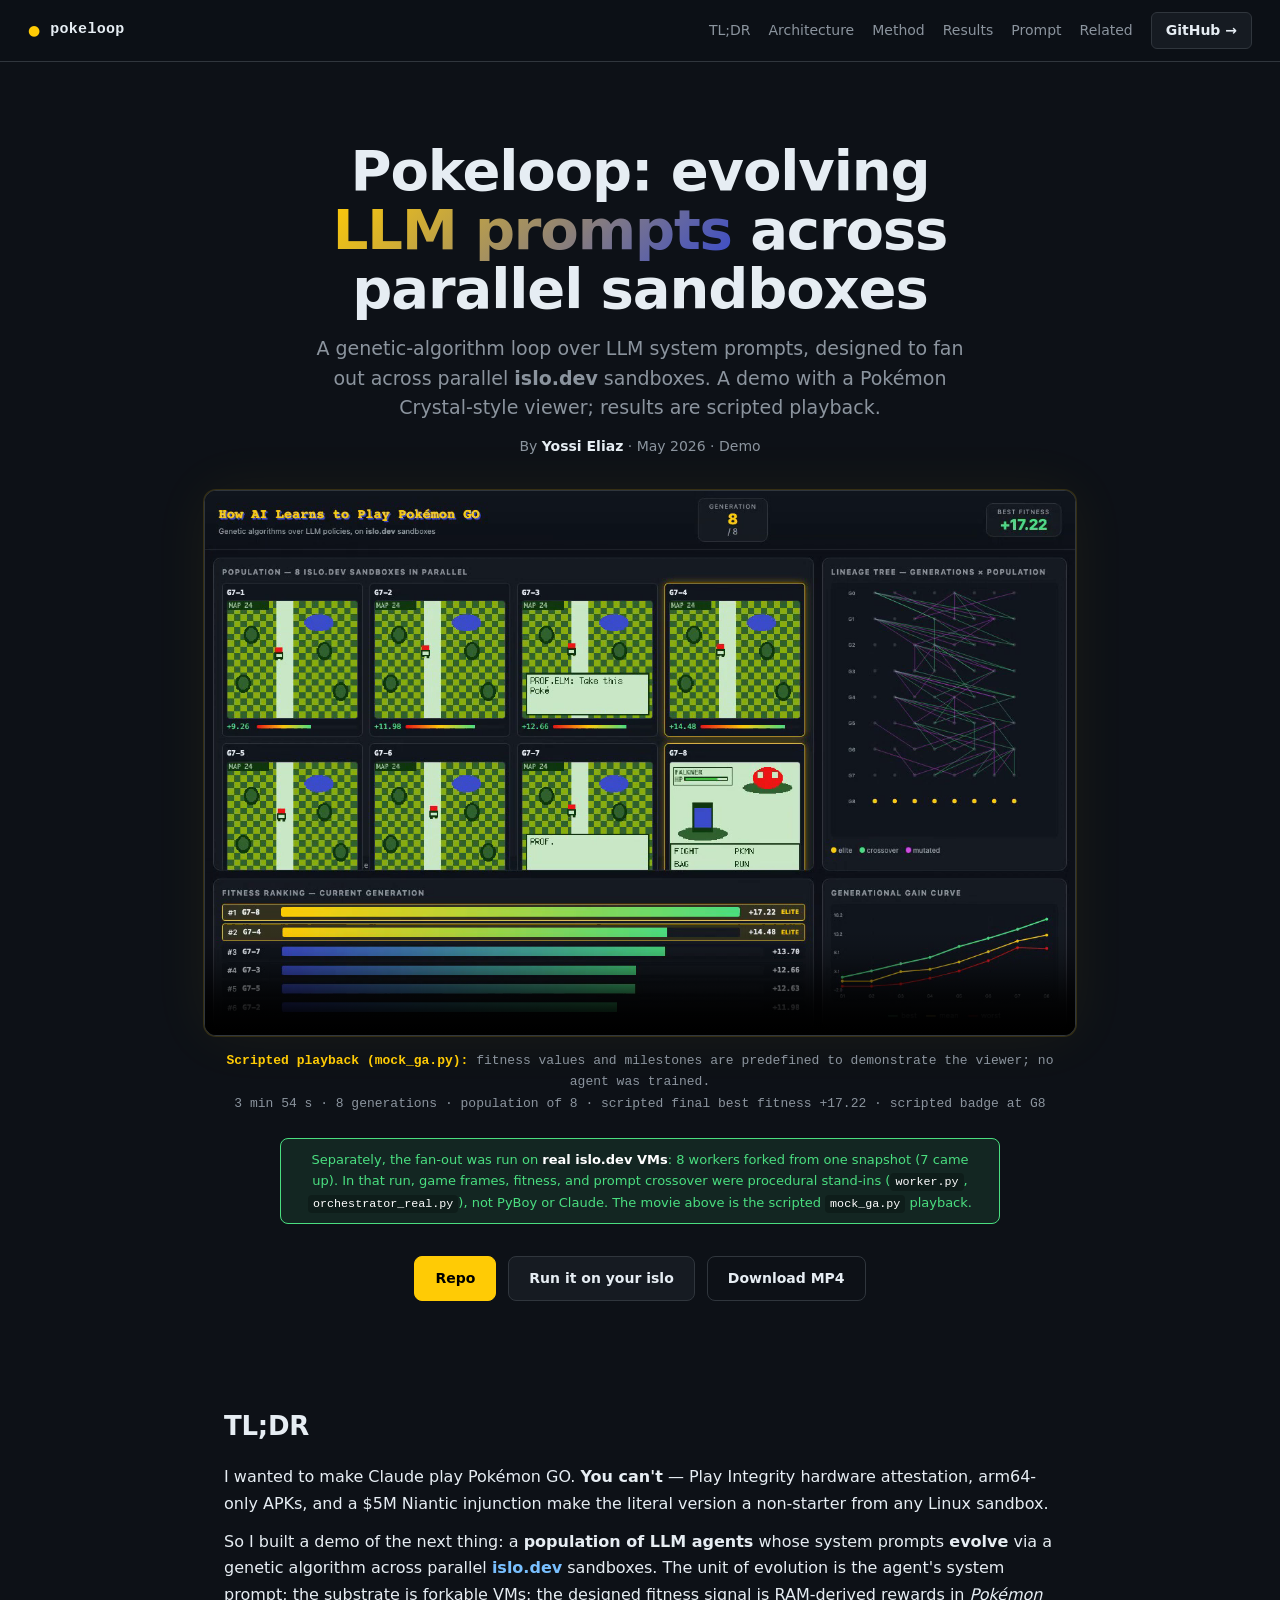
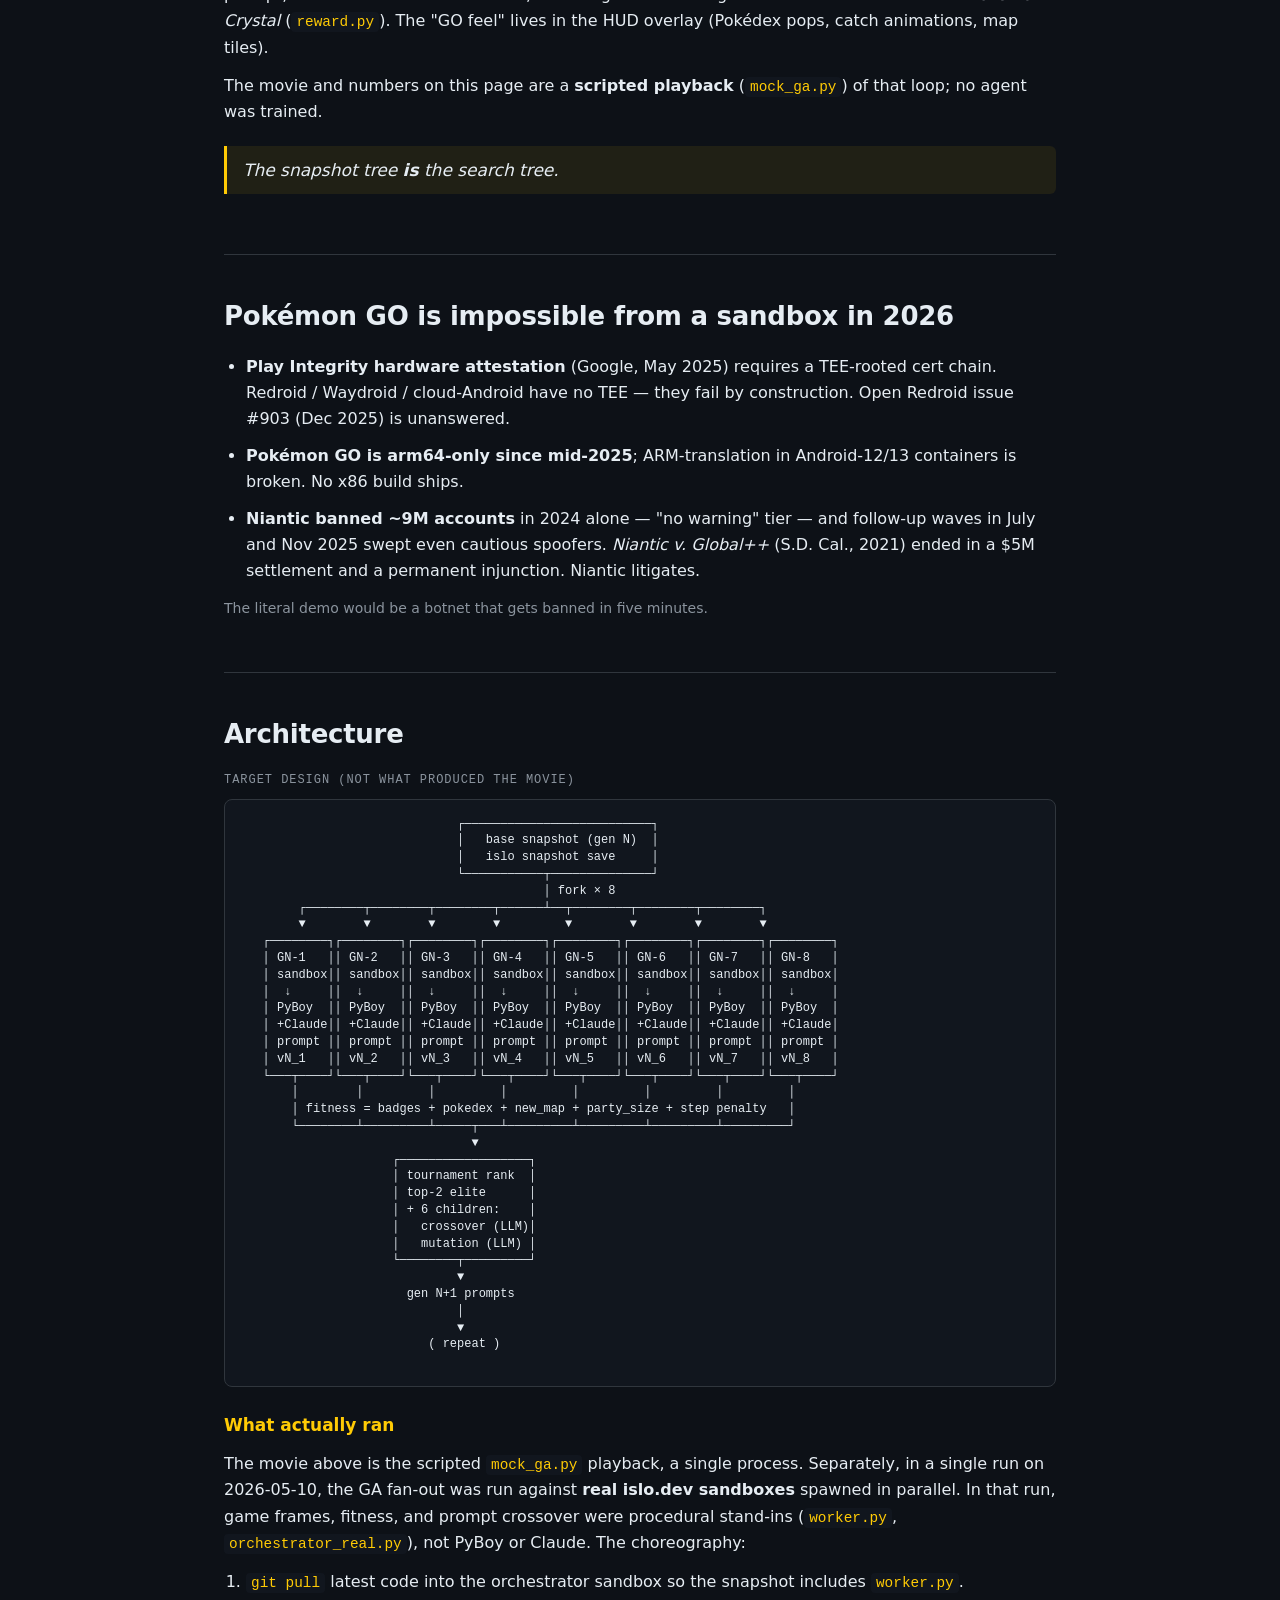
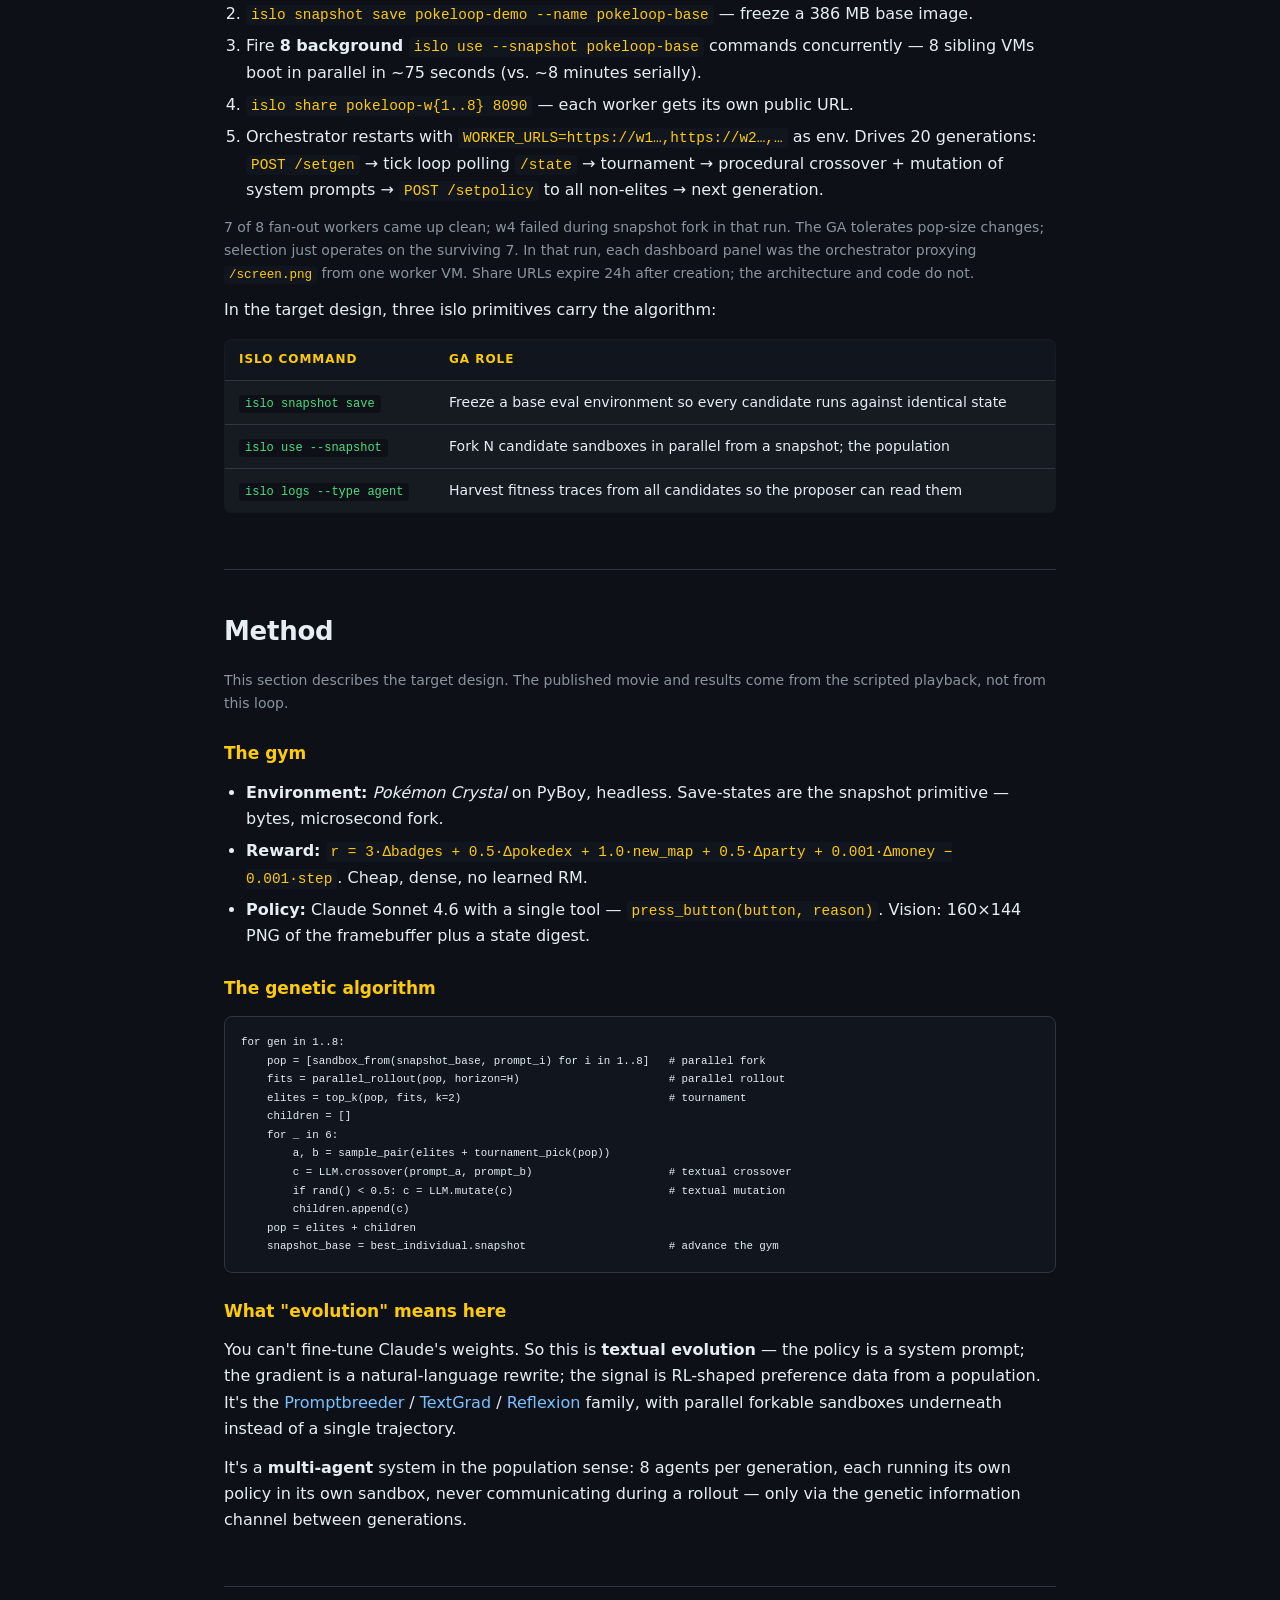
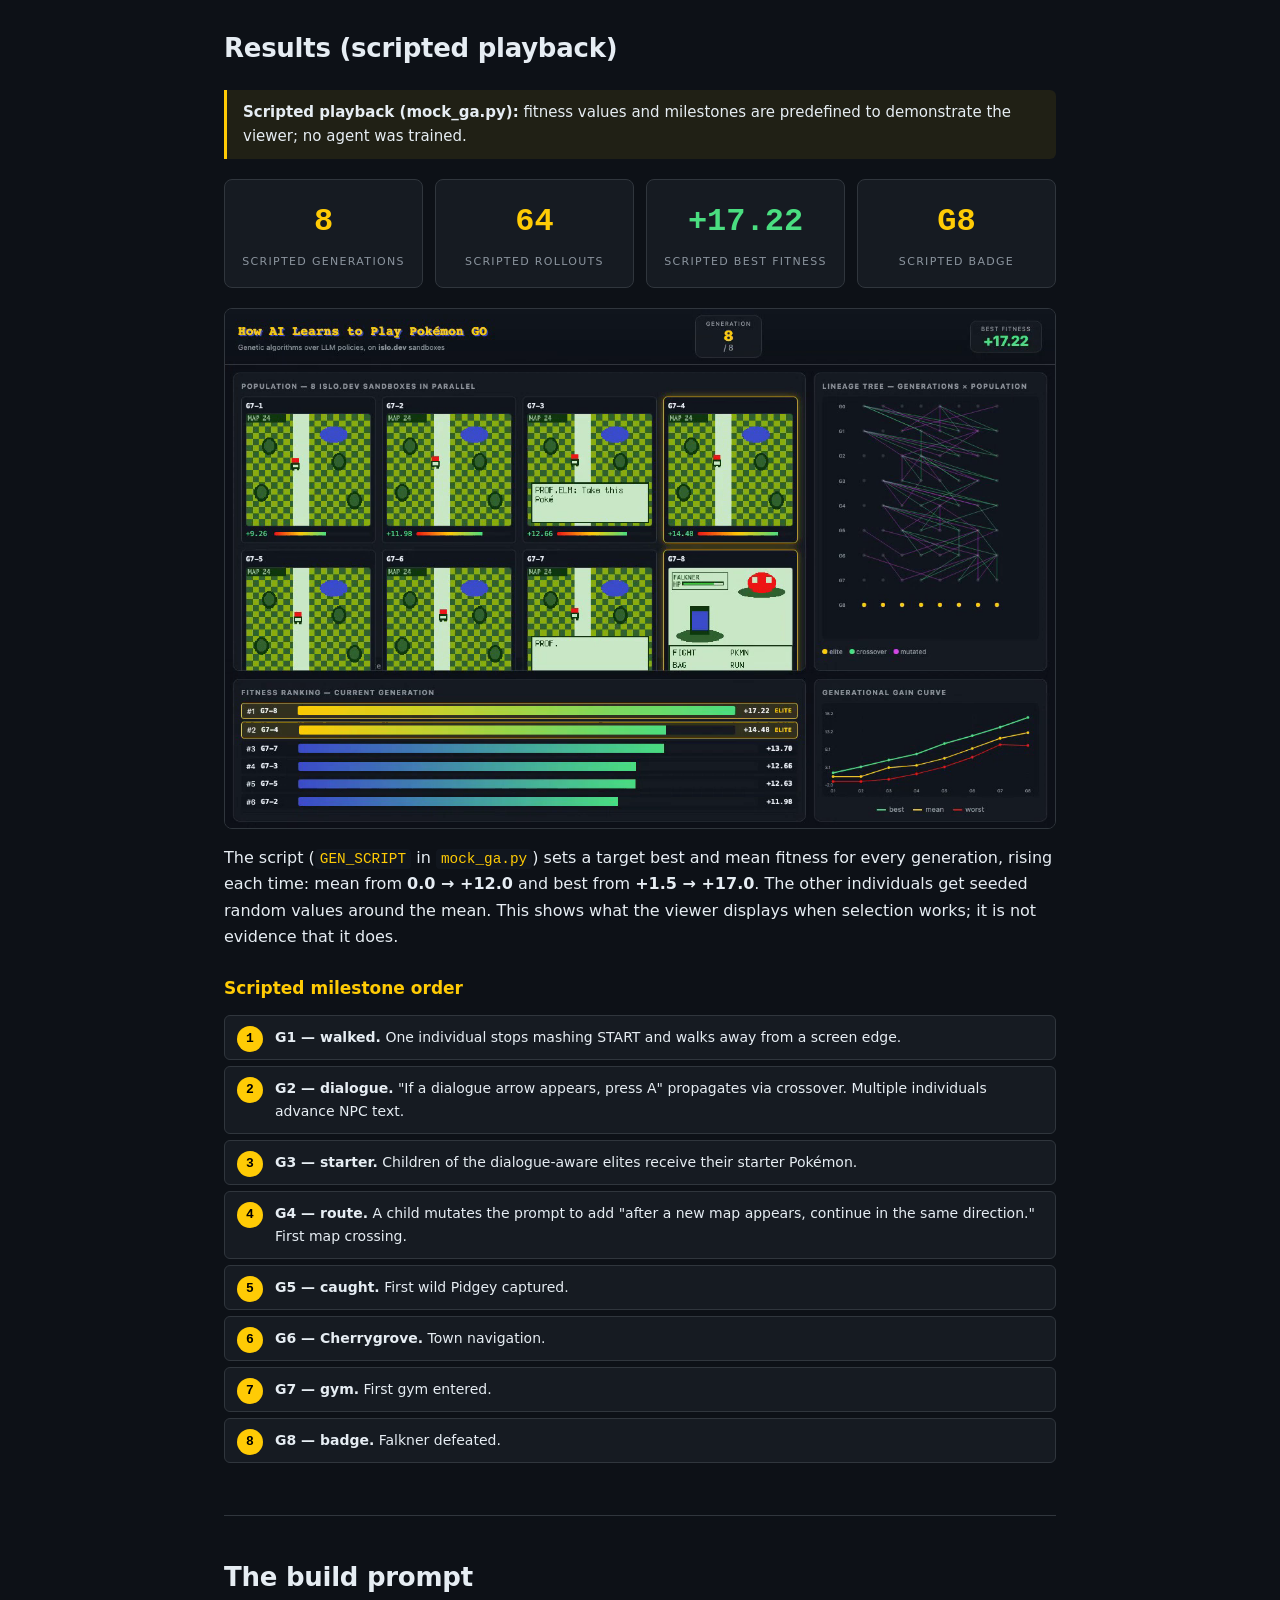
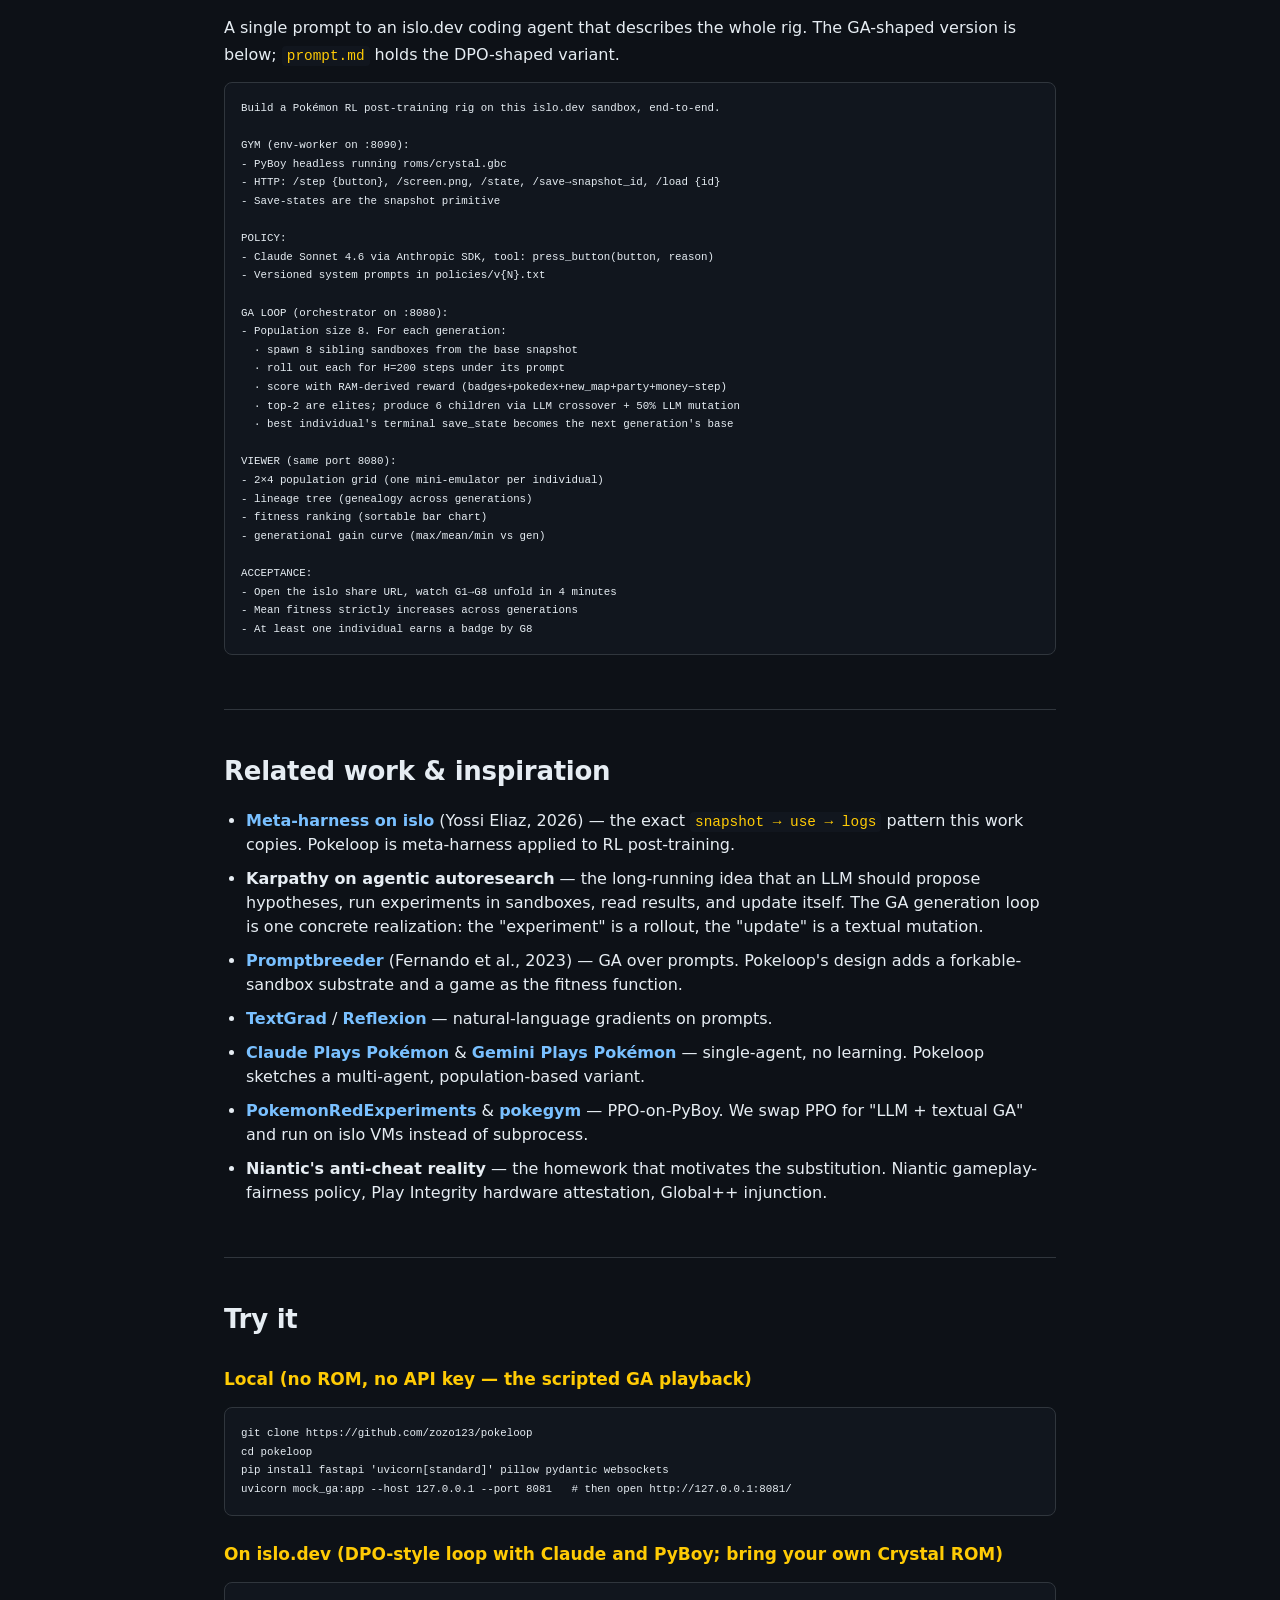
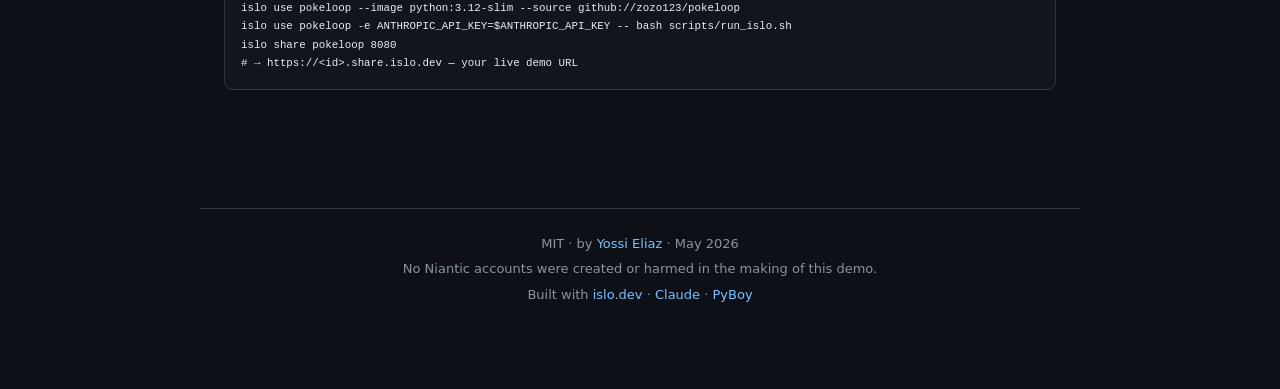
==== commit b9ba2bef: "Drop fitness numbers that mock_ga.py does not script - GEN_SCRIPT defines only the best and mean fit" ====
--- a/docs/index.html
+++ b/docs/index.html
@@ -214,7 +214,7 @@
 
   <img src="assets/screenshot.png" alt="Final-state dashboard of the scripted playback, with population grid, lineage tree, fitness ranking, and gain curve" class="screenshot">
 
-  <p>The script (<code>GEN_SCRIPT</code> in <code>mock_ga.py</code>) makes the gain curve climb monotonically across generations: mean population fitness goes from <b>0.0 → +12.0</b>, best from <b>+1.5 → +17.0</b>, and the worst individual from <b>−1.5 → +6</b>. This shows what the viewer displays when selection works; it is not evidence that it does.</p>
+  <p>The script (<code>GEN_SCRIPT</code> in <code>mock_ga.py</code>) sets a target best and mean fitness for every generation, rising each time: mean from <b>0.0 → +12.0</b> and best from <b>+1.5 → +17.0</b>. The other individuals get seeded random values around the mean. This shows what the viewer displays when selection works; it is not evidence that it does.</p>
 
   <h3>Scripted milestone order</h3>
   <ol class="milestones">
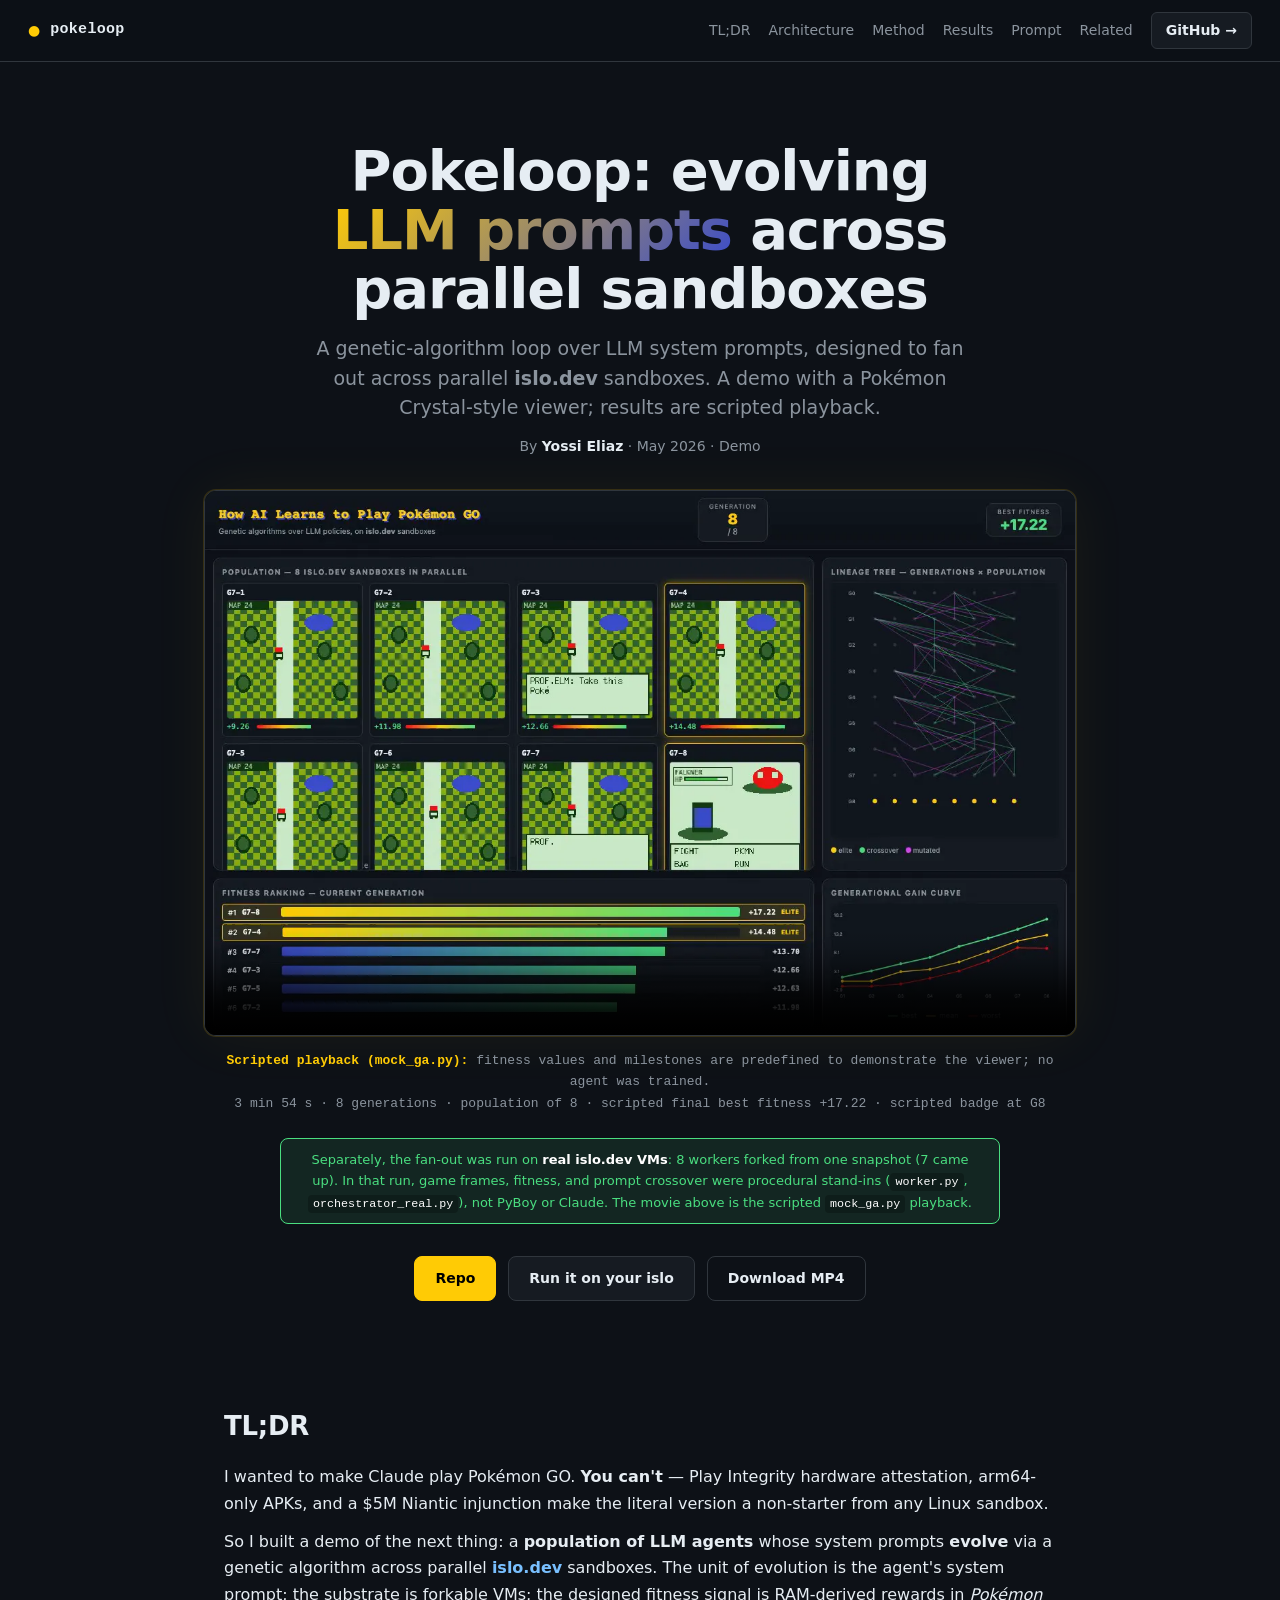
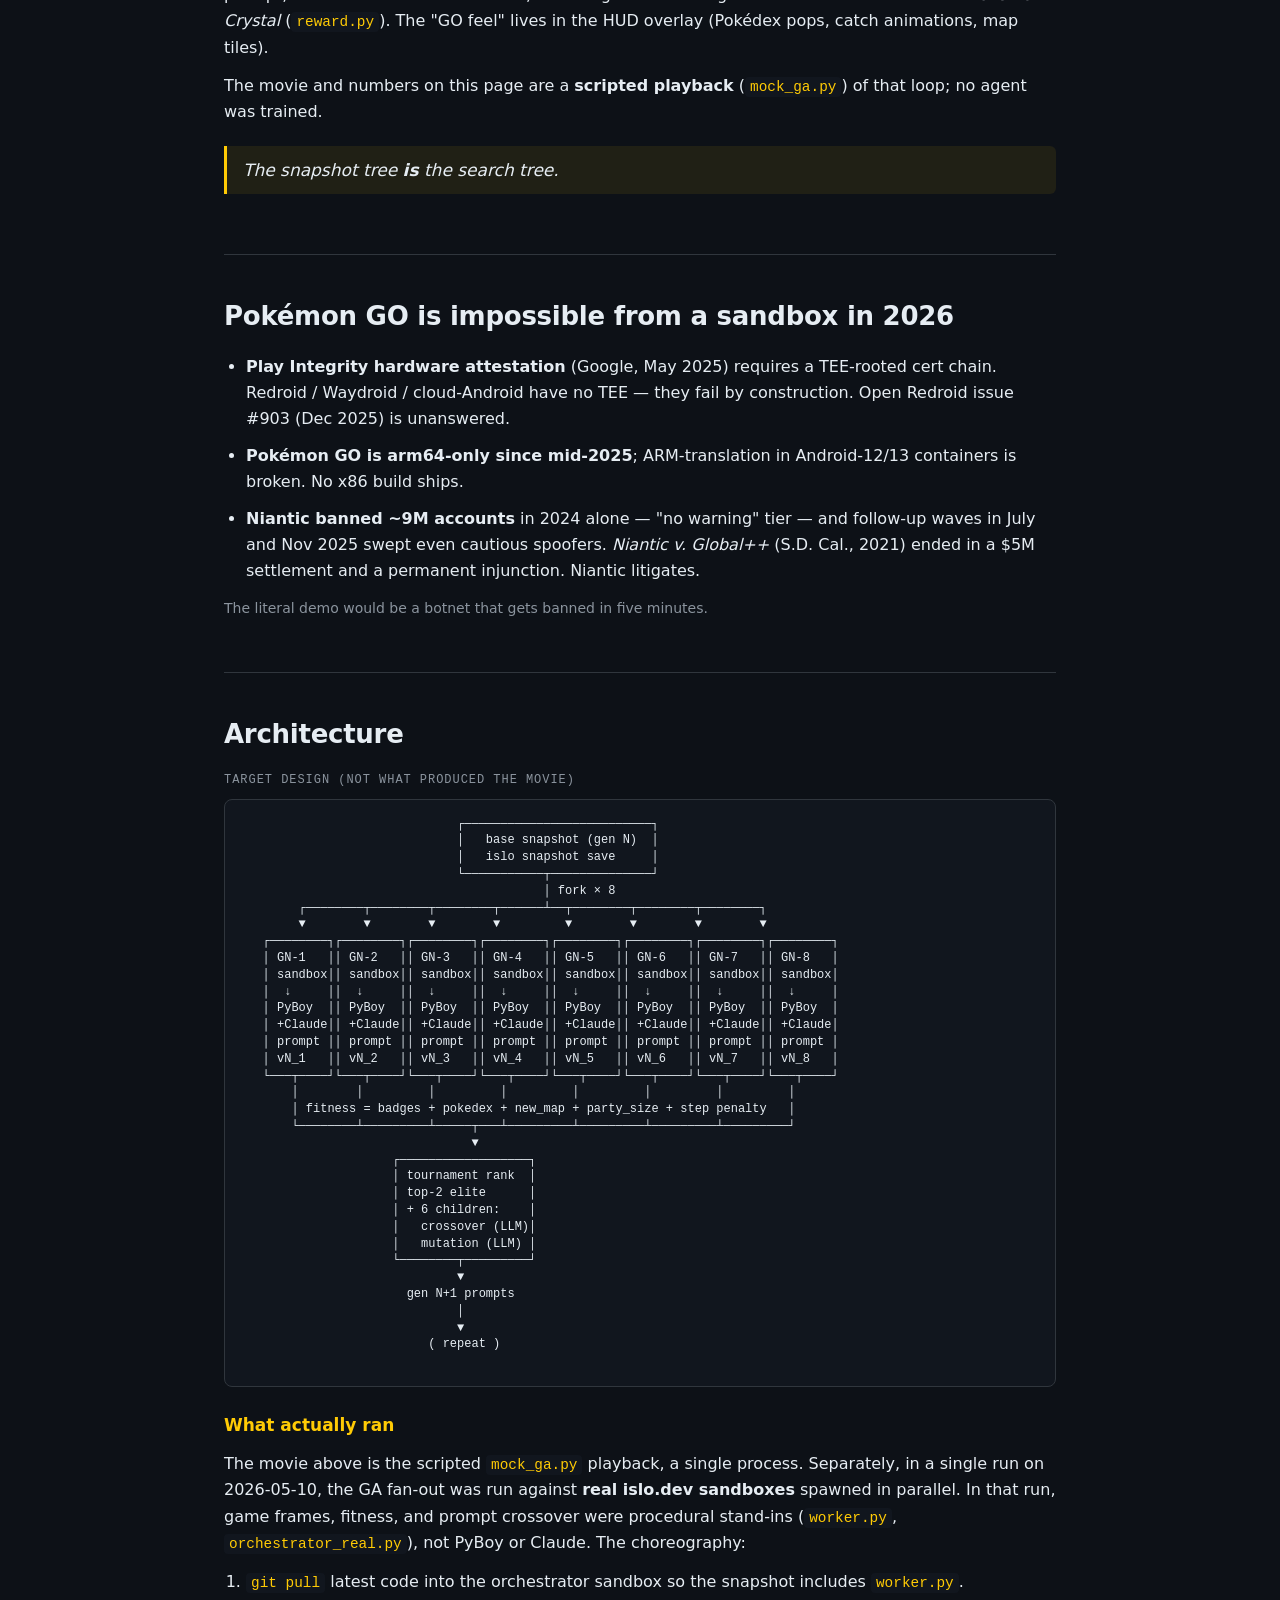
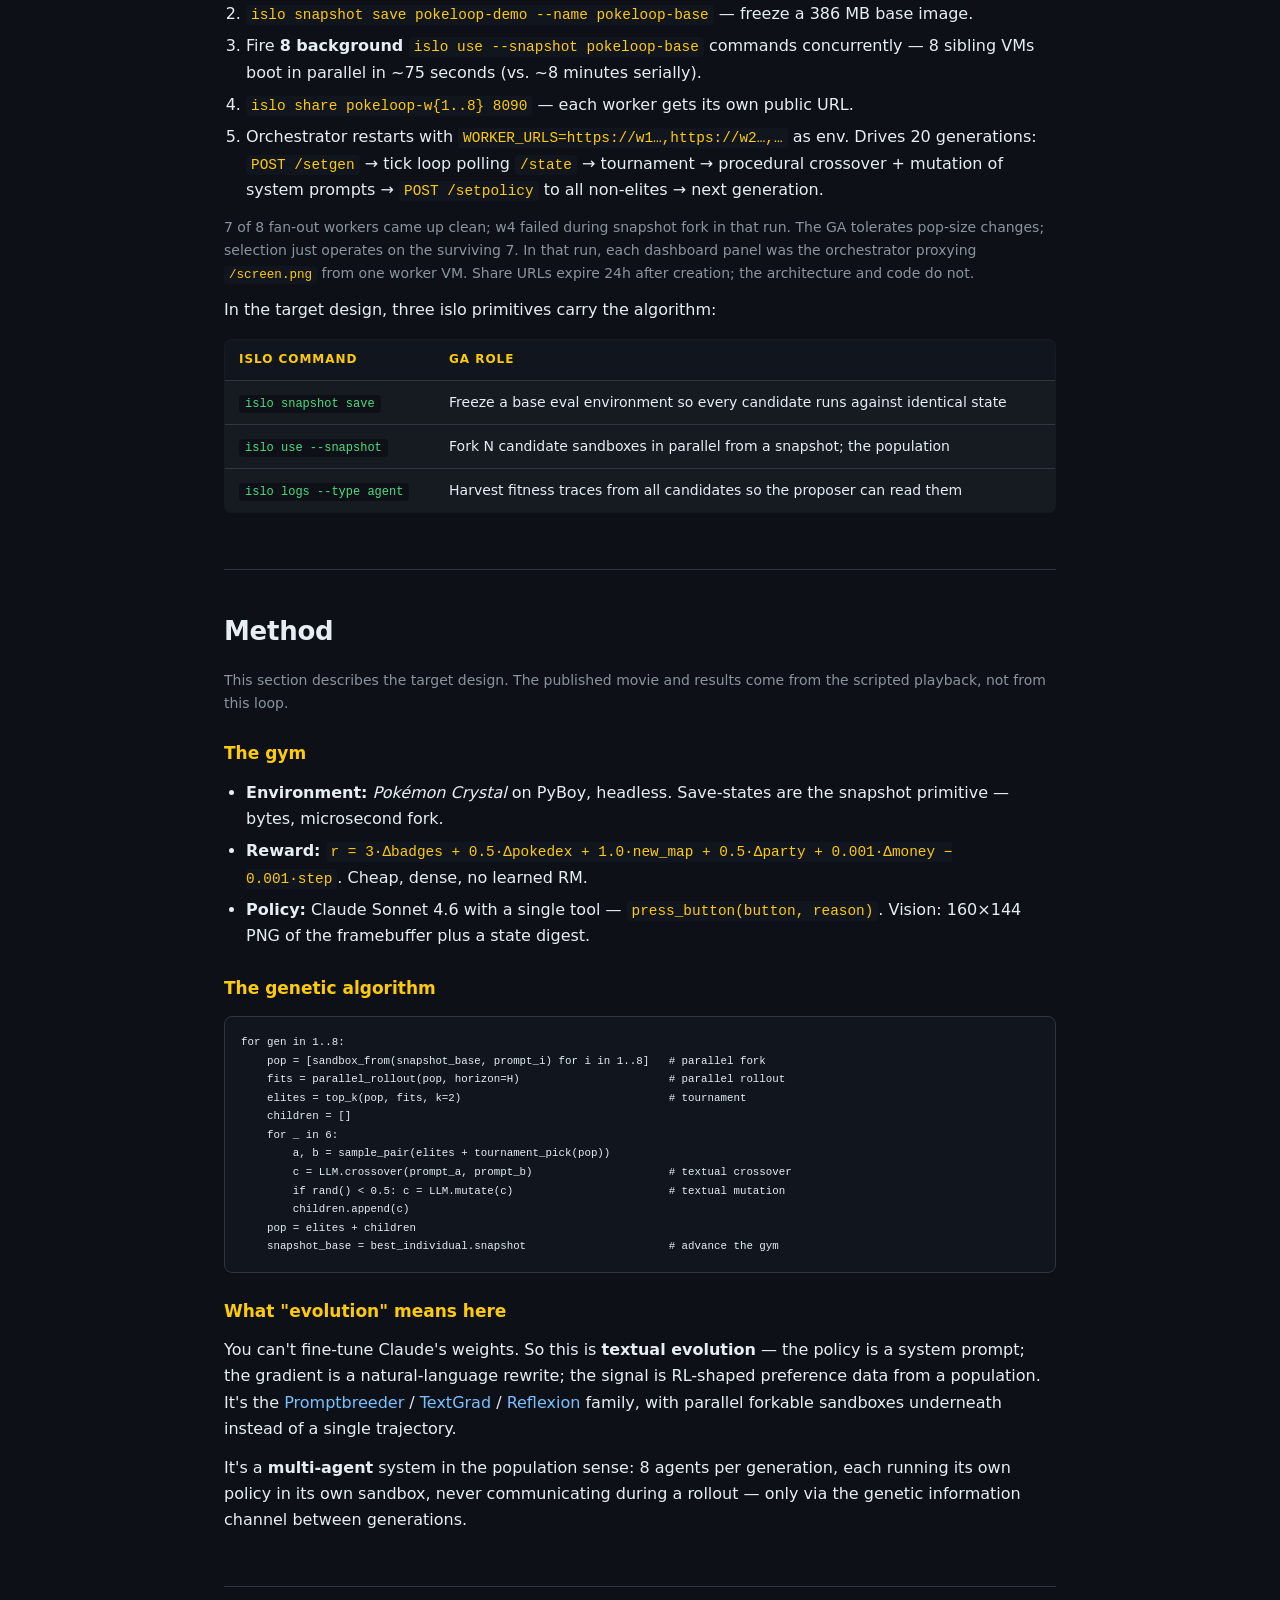
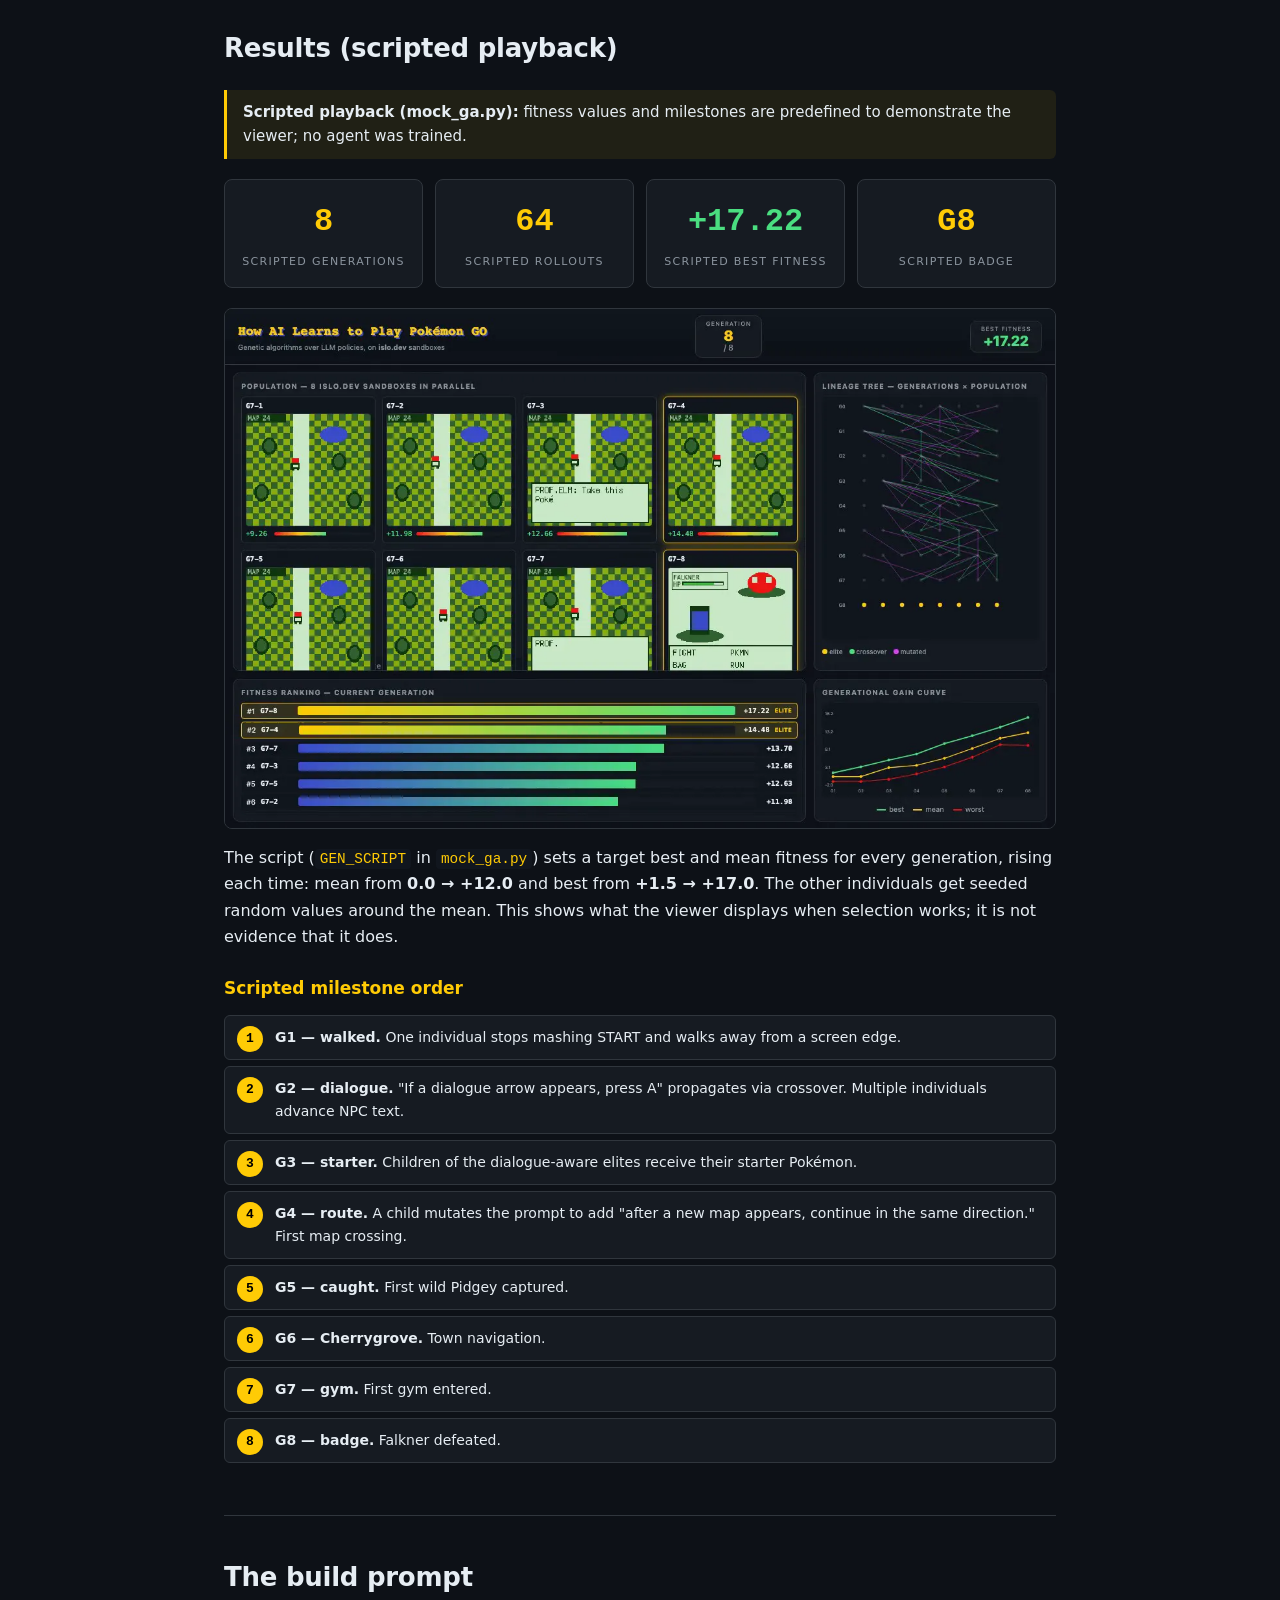
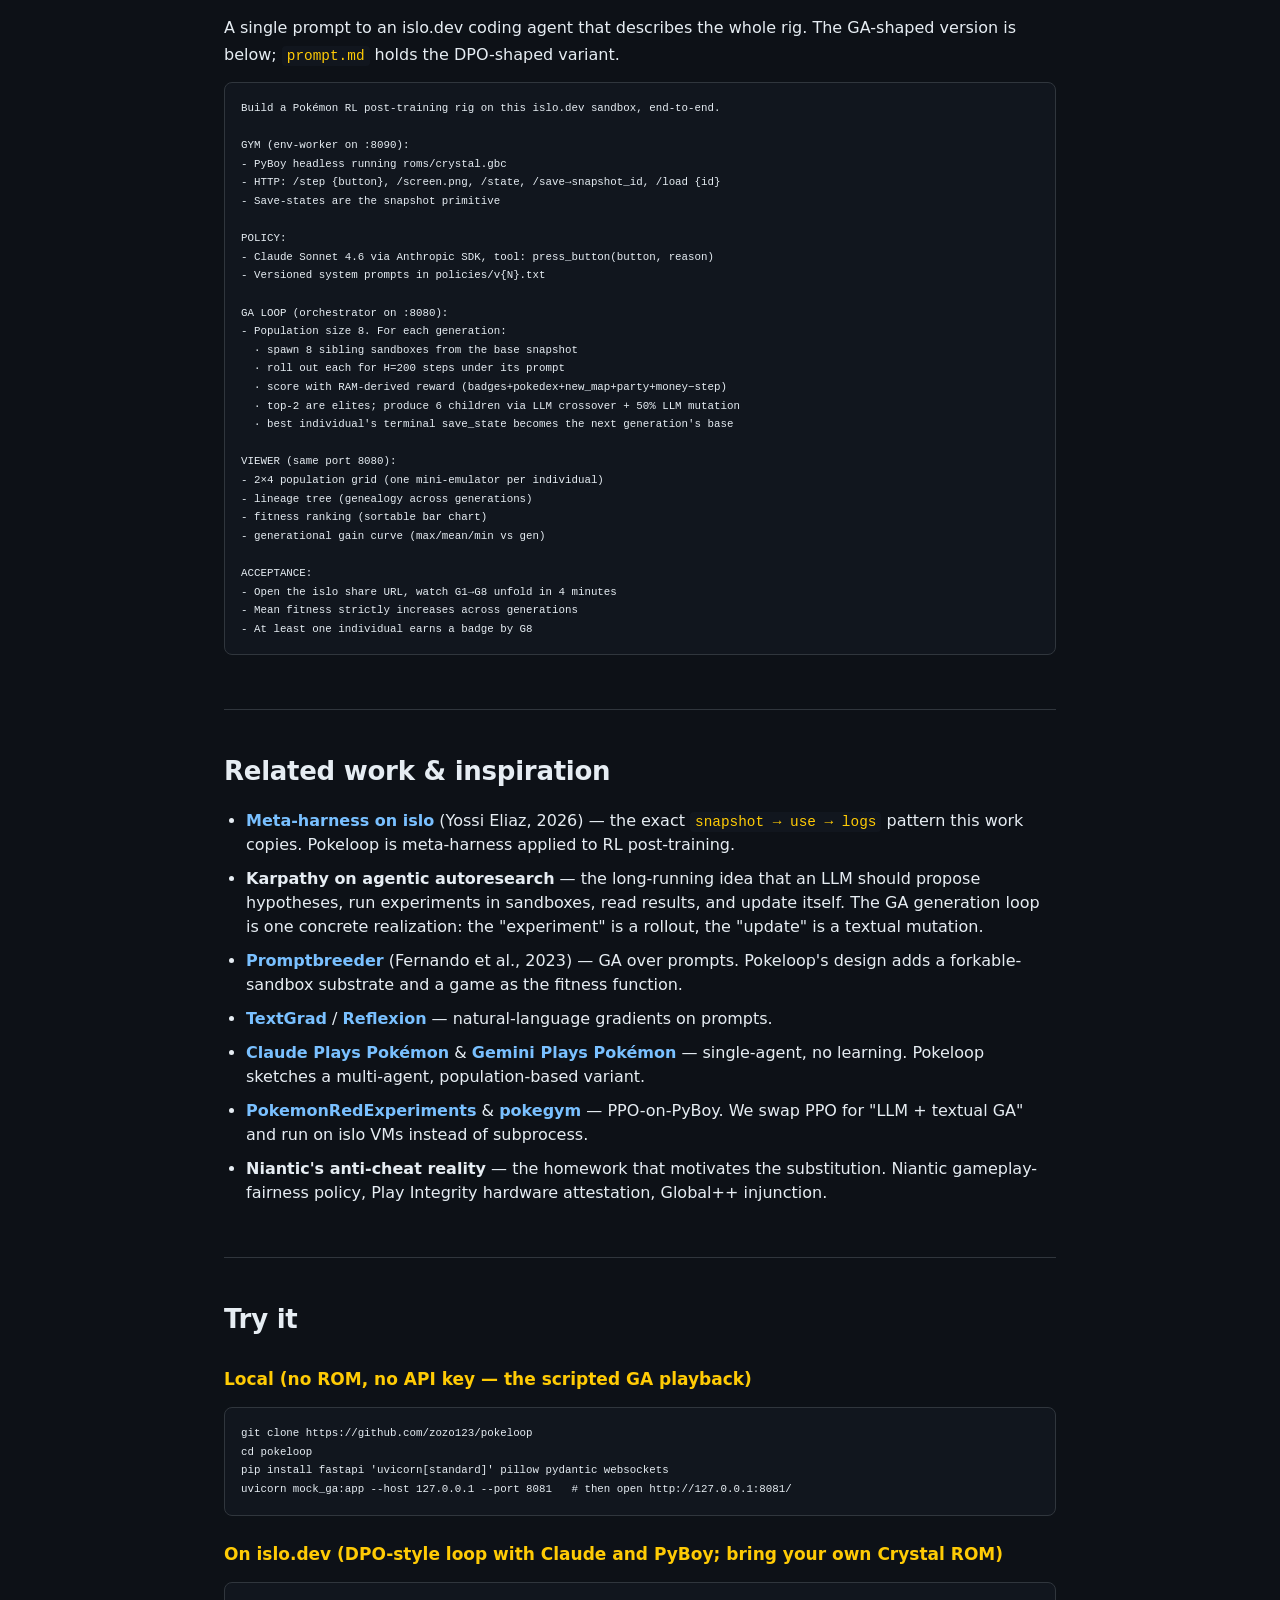
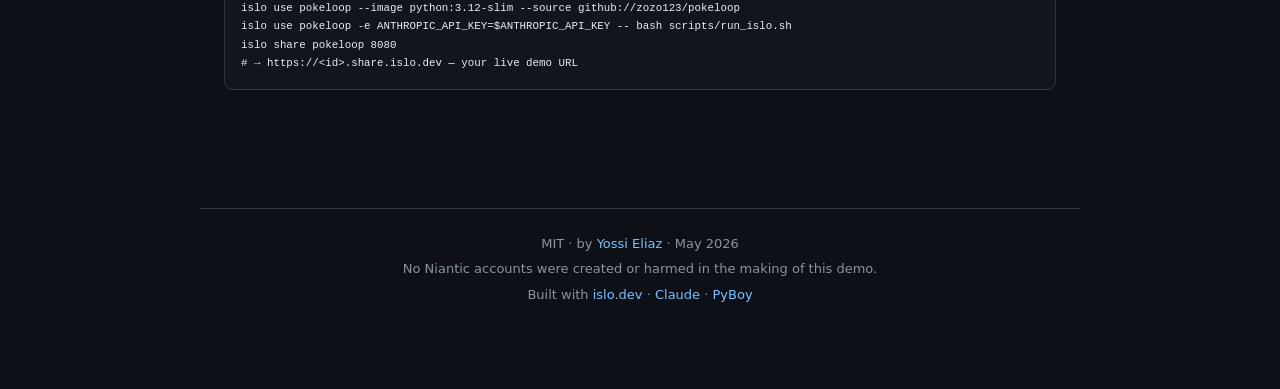
==== commit b2aa4562: "Drop the 18 MB GIF fallback and serve the screenshot as WebP The <img> inside the <video> is fallbac" ====
--- a/docs/index.html
+++ b/docs/index.html
@@ -35,6 +35,7 @@
     "datePublished": "2026-05-10",
     "image": "https://zozo123.github.io/pokeloop/assets/og.png",
     "author": {
+      "@id": "https://yossieliaz.netlify.app/#person",
       "@type": "Person",
       "name": "Yossi Eliaz",
       "url": "https://yossieliaz.netlify.app/",
@@ -67,9 +68,9 @@
   <p class="byline">By <a href="https://zozo123.github.io/">Yossi Eliaz</a> · May 2026 · Demo</p>
 
   <div class="video-wrap">
-    <video controls muted loop autoplay playsinline poster="assets/screenshot.png">
+    <video controls muted loop autoplay playsinline poster="assets/screenshot.webp">
       <source src="assets/movie.mp4" type="video/mp4">
-      <img src="assets/movie.gif" alt="Scripted playback of the GA viewer">
+      <a href="assets/movie.mp4">Scripted playback of the GA viewer (MP4)</a>
     </video>
   </div>
 
@@ -212,7 +213,7 @@
     <div class="stat"><div class="big">G8</div><div class="lbl">scripted badge</div></div>
   </div>
 
-  <img src="assets/screenshot.png" alt="Final-state dashboard of the scripted playback, with population grid, lineage tree, fitness ranking, and gain curve" class="screenshot">
+  <img src="assets/screenshot.webp" alt="Final-state dashboard of the scripted playback, with population grid, lineage tree, fitness ranking, and gain curve" class="screenshot">
 
   <p>The script (<code>GEN_SCRIPT</code> in <code>mock_ga.py</code>) sets a target best and mean fitness for every generation, rising each time: mean from <b>0.0 → +12.0</b> and best from <b>+1.5 → +17.0</b>. The other individuals get seeded random values around the mean. This shows what the viewer displays when selection works; it is not evidence that it does.</p>
 
